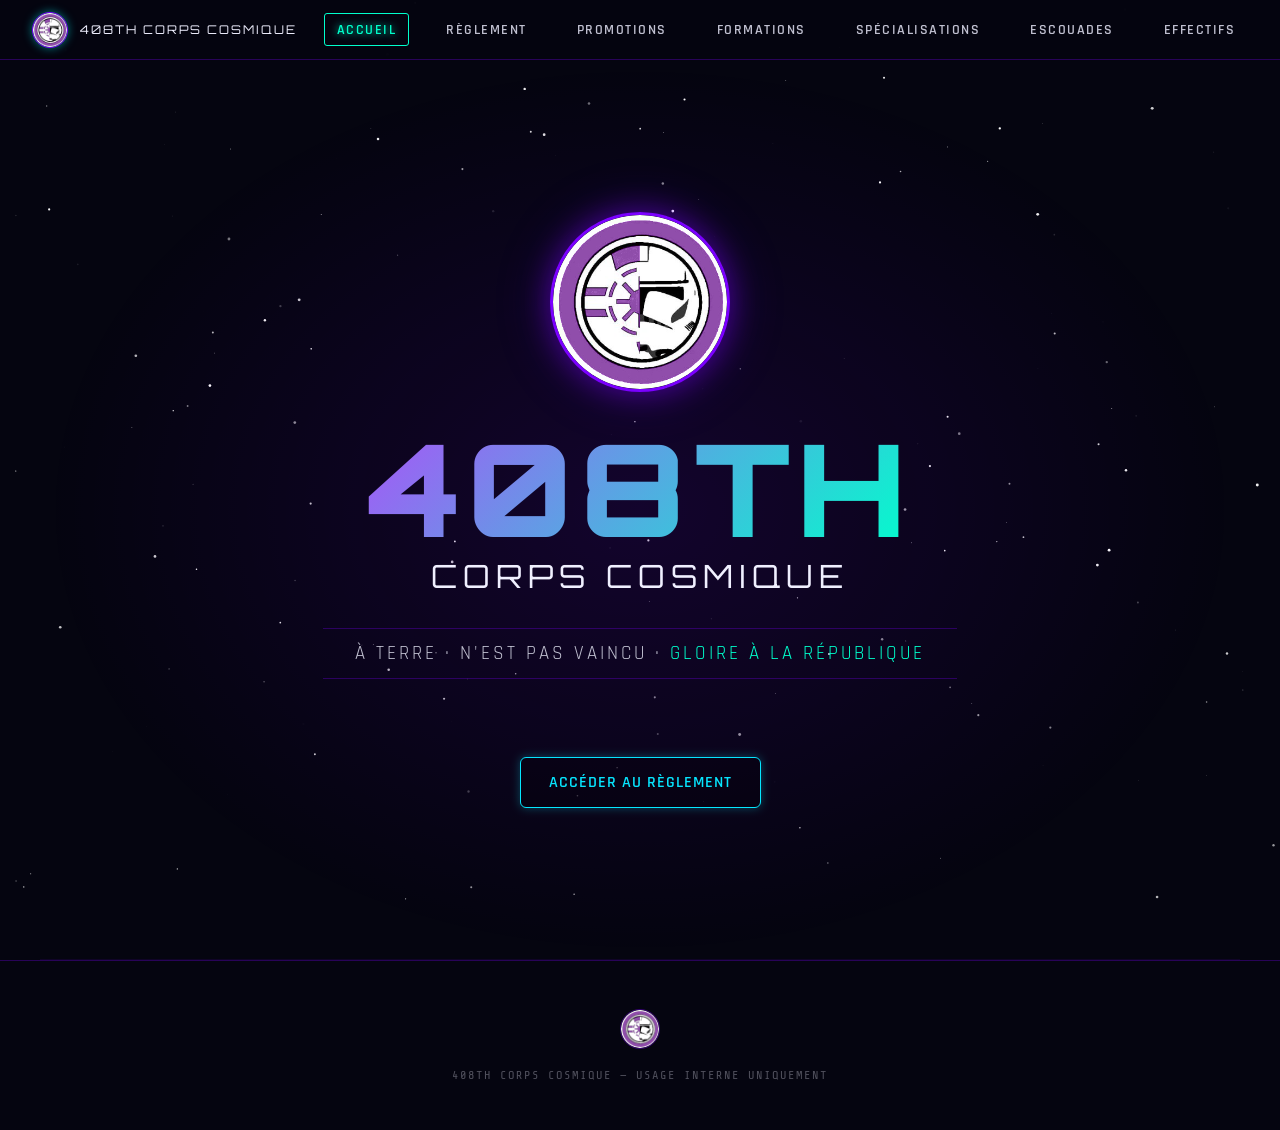
==== index.html @ 875f93eb "Update index.html" ====
<!DOCTYPE html>
<html lang="fr">
<head>
  <meta charset="UTF-8">
  <meta name="viewport" content="width=device-width, initial-scale=1.0">
  <title>408th Corps Cosmique - Accueil</title>

  <!-- =========================================
       BALISES POUR DISCORD ET RÉSEAUX SOCIAUX
       ========================================= -->
  <meta property="og:title" content="408th Corps Cosmique">
  <meta property="og:description" content="À terre n'est pas vaincu, gloire à la République. Accédez aux informations du 408ème Corps Cosmique.">
  <meta property="og:type" content="website">
  <meta property="og:url" content="https://408thcorpscosmique.github.io/site408/">
  <meta property="og:image" content="https://408thcorpscosmique.github.io/site408/Logo_408th.png">
  <meta name="theme-color" content="#7B00FF"> <!-- Barre de couleur violette sur Discord -->

  <!-- Favicon (Icône de l'onglet) -->
  <link rel="icon" type="image/png" href="Logo_408th.png">
  
  <!-- Liaison avec le fichier CSS -->
  <link rel="stylesheet" href="style.css">
</head>
<body>

  <!-- Arrière-plan animé (Étoiles) -->
  <canvas id="stars-canvas"></canvas>

  <!-- Barre de navigation -->
  <nav>
    <div class="nav-logo">
      <img src="Logo_408th.png" alt="Logo 408th" class="logo-img">
      <span class="nav-brand">408TH CORPS COSMIQUE</span>
    </div>
    <a href="index.html" class="active">Accueil</a>
    <a href="discipline.html">Règlement</a>
    <a href="promotions.html">Promotions</a>
    <a href="formations.html">Formations</a>
    <a href="specs.html">Spécialisations</a>
    <a href="escouades.html">Escouades</a>
    <a href="effectif.html">Effectifs</a>
  </nav>

  <!-- Contenu Principal -->
  <div class="content">
    <section id="hero">

      <img src="Logo_408th.png" alt="408th Logo" class="hero-logo">

      <h1 class="hero-number">408TH</h1>

      <h2 class="hero-name">Corps Cosmique</h2>

      <div class="hero-slogan">
        À terre &middot; n'est pas vaincu &middot; <em>gloire à la République</em>
      </div>

      <a href="discipline.html" class="enter-btn">Accéder au Règlement</a>

    </section>
  </div>

  <!-- Pied de page -->
  <footer>
    <img src="Logo_408th.png" alt="Logo 408th Petit" class="logo-small">
    <p>408TH CORPS COSMIQUE &mdash; USAGE INTERNE UNIQUEMENT</p>
  </footer>

  <!-- Lien vers le script JavaScript -->
  <script src="script.js"></script>

</body>
</html>
---- style.css ----
@import url('https://fonts.googleapis.com/css2?family=Orbitron:wght@400;700;900&family=Rajdhani:wght@300;400;600;700&family=Share+Tech+Mono&display=swap');

*{margin:0;padding:0;box-sizing:border-box;}

:root{
  --purple:#7B00FF; --purple-light:#A855F7; --purple-dark:#4B0082;
  --orange:#FF6B00; --teal:#00FFCC; --dark:#050510;
  --dark2:#0A0A1A; --dark3:#0D0D20; --glass:rgba(123,0,255,0.08);
  --border:rgba(123,0,255,0.3); --text:#C0C0D0; --white:#F0F0FF;
}

html{scroll-behavior:smooth;}
body{background:var(--dark);color:var(--text);font-family:'Rajdhani',sans-serif;overflow-x:hidden;}

/* STARS CANVAS */
#stars-canvas{position:fixed;top:0;left:0;width:100%;height:100%;z-index:0;pointer-events:none;}

/* NAV */
nav{
  position:fixed;top:0;left:0;width:100%;z-index:1000;
  background:rgba(5,5,16,0.9); border-bottom:1px solid var(--border);
  backdrop-filter:blur(10px); padding:0 2rem;
  display:flex;align-items:center;gap:1.5rem; height:60px;
}
nav .nav-logo{display:flex;align-items:center;gap:0.75rem;margin-right:auto;}
nav .nav-logo img{width:36px;height:36px;border-radius:50%;border:1px solid var(--purple);}
nav .nav-brand{font-family:'Orbitron',monospace;font-size:0.75rem;color:var(--white);letter-spacing:2px;}
nav a{
  font-family:'Rajdhani',sans-serif;font-size:0.85rem;font-weight:600;letter-spacing:1.5px;
  color:var(--text);text-decoration:none;text-transform:uppercase;
  padding:0.4rem 0.75rem;border:1px solid transparent;border-radius:3px;
  transition:all 0.2s;white-space:nowrap;
}
nav a:hover, nav a.active {color:var(--teal);border-color:var(--teal);text-shadow:0 0 8px var(--teal);}

/* SECTIONS WRAPPER */
.content{position:relative;z-index:10;padding-top:60px;}

/* HERO */
#hero{
  min-height:100vh;display:flex;flex-direction:column;align-items:center;justify-content:center;
  text-align:center;padding:2rem;position:relative;
}
#hero::before{
  content:'';position:absolute;inset:0;
  background:radial-gradient(ellipse at center,rgba(123,0,255,0.12) 0%,transparent 70%);
  pointer-events:none;
}
.hero-logo{
  width:180px;height:180px;border-radius:50%; border:3px solid var(--purple);
  box-shadow:0 0 30px rgba(123,0,255,0.5),0 0 60px rgba(123,0,255,0.2),inset 0 0 30px rgba(123,0,255,0.1);
  animation:pulse-glow 3s ease-in-out infinite,fade-in 1.5s ease both; margin-bottom:2rem;
}
.hero-number{
  font-family:'Orbitron',monospace;font-size:clamp(4rem,10vw,8rem);font-weight:900;
  color:transparent; background:linear-gradient(135deg,var(--purple-light),var(--teal));
  -webkit-background-clip:text;background-clip:text; letter-spacing:0.05em;
  animation:fade-in 1.8s ease 0.3s both; line-height:1;margin-bottom:0.25rem;
}
.hero-name{
  font-family:'Orbitron',monospace;font-size:clamp(1rem,3vw,2rem);font-weight:400;
  color:var(--white);letter-spacing:6px;text-transform:uppercase;
  animation:fade-in 1.8s ease 0.6s both;margin-bottom:2rem;
}
.hero-slogan{
  font-size:1.2rem;color:var(--text);letter-spacing:3px;text-transform:uppercase;
  border-top:1px solid var(--border);border-bottom:1px solid var(--border);
  padding:0.75rem 2rem;margin-bottom:3rem; animation:fade-in 1.8s ease 0.9s both;
}
.hero-slogan em{color:var(--teal);font-style:normal;}

/* PAGE SECTIONS */
section{
  padding:5rem 2rem;max-width:1200px;margin:0 auto;
  border-bottom:1px solid rgba(123,0,255,0.1);
}
.section-header{display:flex;align-items:center;gap:1.5rem;margin-bottom:3rem;}
.section-number{
  font-family:'Orbitron',monospace;font-size:0.7rem;color:var(--purple-light);
  border:1px solid var(--purple);padding:0.3rem 0.6rem;letter-spacing:2px; flex-shrink:0;
}
.section-title{
  font-family:'Orbitron',monospace;font-size:clamp(1.2rem,3vw,1.8rem);
  font-weight:700;color:var(--white);letter-spacing:2px;text-transform:uppercase;
}
.section-line{flex:1;height:1px;background:linear-gradient(to right,var(--purple),transparent);}

/* HOLO CARD & DISCIPLINE & BLAME & TABLES & FORMATIONS & SPECS */
.holo-card{ background:var(--glass);border:1px solid var(--border); padding:1.5rem;margin-bottom:1rem; clip-path:polygon(0 0,calc(100% - 12px) 0,100% 12px,100% 100%,12px 100%,0 calc(100% - 12px)); position:relative;transition:all 0.3s; }
.holo-card:hover{background:rgba(123,0,255,0.14);border-color:rgba(123,0,255,0.5);}
.holo-card::before{ content:'';position:absolute;top:0;right:0; width:12px;height:12px;background:var(--purple); clip-path:polygon(0 0,100% 100%,100% 0); }
.rule-list{list-style:none;}
.rule-item{ display:flex;gap:1rem;padding:1rem 0; border-bottom:1px solid rgba(123,0,255,0.1); font-size:1rem;line-height:1.6; }
.rule-num{ font-family:'Orbitron',monospace;font-size:0.7rem; color:var(--purple-light);border:1px solid var(--purple); width:32px;height:32px;display:flex;align-items:center;justify-content:center; flex-shrink:0;margin-top:0.1rem; }
.blame-grid{display:grid;grid-template-columns:repeat(auto-fit,minmax(260px,1fr));gap:1rem;margin-bottom:2rem;}
.blame-card{ background:var(--glass);border:1px solid var(--border);padding:1.5rem; position:relative;overflow:hidden; }
.blame-card::after{ content:'';position:absolute;top:0;left:0;width:3px;height:100%; background:var(--purple); }
.blame-level{font-family:'Orbitron',monospace;font-size:0.65rem;color:var(--purple-light);letter-spacing:2px;margin-bottom:0.5rem;}
.blame-title{font-size:1.1rem;font-weight:700;color:var(--white);margin-bottom:0.5rem;}
.blame-desc{font-size:0.9rem;color:var(--text);}
.blame-info{ background:rgba(255,107,0,0.08);border:1px solid rgba(255,107,0,0.3); padding:1rem 1.5rem;margin-top:1rem; }
.blame-info p{font-size:0.9rem;padding:0.3rem 0;border-bottom:1px solid rgba(255,107,0,0.1);}
.blame-info p:last-child{border-bottom:none;}
.blame-info .accent{color:var(--orange);}
.table-wrap{overflow-x:auto;margin-top:1rem;}
.promo-table{width:100%;border-collapse:collapse;font-size:0.95rem;}
.promo-table th{ background:rgba(123,0,255,0.2);color:var(--white); font-family:'Orbitron',monospace;font-size:0.7rem;letter-spacing:1.5px; padding:0.75rem 1rem;text-align:left;text-transform:uppercase; border-bottom:1px solid var(--purple); }
.promo-table td{ padding:0.75rem 1rem;border-bottom:1px solid rgba(123,0,255,0.1); color:var(--text);vertical-align:middle; }
.promo-table tr:hover td{background:rgba(123,0,255,0.06);color:var(--white);}
.grade-badge{ font-family:'Share Tech Mono',monospace;font-size:0.85rem; color:var(--teal);letter-spacing:1px; }
.arrow{color:var(--purple-light);margin:0 0.3rem;}
.formations-grid{display:grid;grid-template-columns:repeat(auto-fit,minmax(280px,1fr));gap:1.5rem;}
.formation-group{background:var(--glass);border:1px solid var(--border);padding:1.5rem;}
.group-label{ font-family:'Orbitron',monospace;font-size:0.65rem;letter-spacing:2px; color:var(--orange);margin-bottom:1rem;padding-bottom:0.5rem; border-bottom:1px solid rgba(255,107,0,0.3); text-transform:uppercase; }
.formation-tag{ display:inline-block;background:rgba(123,0,255,0.15);border:1px solid rgba(123,0,255,0.3); font-size:0.85rem;color:var(--text);padding:0.3rem 0.7rem;margin:0.25rem; font-family:'Share Tech Mono',monospace;transition:all 0.2s;cursor:default; }
.formation-tag:hover{background:rgba(123,0,255,0.3);color:var(--white);border-color:var(--purple);}
.spec-card{ display:grid;grid-template-columns:1fr 1fr;gap:2rem; background:var(--glass);border:1px solid var(--border); padding:2rem;margin-bottom:1.5rem; position:relative; }
.spec-card::before{content:'CLASSIFIED';position:absolute;top:1rem;right:1rem; font-family:'Share Tech Mono',monospace;font-size:0.6rem;color:rgba(255,0,0,0.3);letter-spacing:3px;}
.spec-name{font-family:'Orbitron',monospace;font-size:1.1rem;color:var(--white);margin-bottom:0.5rem;}
.spec-subtitle{font-size:0.85rem;color:var(--purple-light);margin-bottom:1rem;letter-spacing:1px;}
.spec-req-label{font-size:0.75rem;color:var(--orange);letter-spacing:2px;text-transform:uppercase;margin-bottom:0.5rem;}
.spec-req-item{ font-size:0.9rem;padding:0.3rem 0;border-bottom:1px solid rgba(123,0,255,0.1); display:flex;align-items:center;gap:0.5rem; }
.spec-req-item::before{content:'▸';color:var(--purple-light);font-size:0.7rem;}
.ammo-grid{display:flex;flex-wrap:wrap;gap:0.3rem;}
.ammo-tag{ font-family:'Share Tech Mono',monospace;font-size:0.75rem; background:rgba(0,255,204,0.08);border:1px solid rgba(0,255,204,0.2); color:var(--teal);padding:0.25rem 0.5rem; }

/* EFFECTIF BTN */
.effectif-section{text-align:center;padding:2rem 0;}
.effectif-desc{font-size:1rem;color:var(--text);margin-bottom:2rem;line-height:1.6;}
.big-btn{
  display:inline-flex;align-items:center;gap:1rem;
  font-family:'Orbitron',monospace;font-size:0.85rem;letter-spacing:2px;
  color:var(--white);text-decoration:none;text-transform:uppercase;
  border:1px solid var(--teal);padding:1.2rem 3rem; background:rgba(0,255,204,0.05);
  transition:all 0.3s; clip-path:polygon(10px 0%,100% 0%,calc(100% - 10px) 100%,0% 100%);
}
.big-btn:hover{background:rgba(0,255,204,0.15);box-shadow:0 0 25px rgba(0,255,204,0.3);}

/* FOOTER */
footer{ text-align:center;padding:3rem 2rem; border-top:1px solid var(--border); font-family:'Share Tech Mono',monospace;font-size:0.75rem; color:rgba(192,192,208,0.4);letter-spacing:2px; }
footer .logo-small{width:40px;height:40px;border-radius:50%;border:1px solid rgba(123,0,255,0.4);margin:0 auto 1rem;}

/* ANIMATIONS & REVEAL */
@keyframes pulse-glow{ 0%,100%{box-shadow:0 0 30px rgba(123,0,255,0.5),0 0 60px rgba(123,0,255,0.2);} 50%{box-shadow:0 0 50px rgba(123,0,255,0.8),0 0 100px rgba(123,0,255,0.4),0 0 150px rgba(123,0,255,0.1);} }
@keyframes fade-in{from{opacity:0;transform:translateY(20px);}to{opacity:1;transform:none;}}
@keyframes bounce{0%,100%{transform:translateX(-50%) translateY(0);}50%{transform:translateX(-50%) translateY(-8px);}}
.reveal{opacity:0;transform:translateY(30px);transition:opacity 0.7s ease,transform 0.7s ease;}
.reveal.visible{opacity:1;transform:none;}

/* RESPONSIVE */
@media(max-width:768px){
  nav { overflow-x: auto; padding: 0 1rem; }
  .spec-card{grid-template-columns:1fr;}
  .hero-name{letter-spacing:3px;}
}

.enter-btn {
  display: inline-block;
  margin-top: 30px;
  padding: 14px 28px;

  font-size: 16px;
  font-weight: 600;
  letter-spacing: 1px;
  text-transform: uppercase;

  color: #00f0ff;
  background: rgba(0, 0, 0, 0.4);

  border: 1px solid #00f0ff;
  border-radius: 6px;

  text-decoration: none;

  box-shadow: 0 0 10px rgba(0, 240, 255, 0.3);
  transition: all 0.25s ease-in-out;
}

.enter-btn:hover {
  background: #00f0ff;
  color: #000;

  box-shadow: 0 0 18px rgba(0, 240, 255, 0.8),
              0 0 40px rgba(0, 240, 255, 0.4);

  transform: translateY(-2px);
}

.enter-btn:active {
  transform: translateY(0px);
  box-shadow: 0 0 8px rgba(0, 240, 255, 0.4);
}

/* =========================================
   SYSTÈME DE BLÂMES - TABLEAU MILITAIRE
   ========================================= */

.blame-table {
  width: 100%;
  border-collapse: collapse;
  margin: 1.5rem 0;
  font-family: inherit;
  background: rgba(10, 20, 40, 0.4); /* Fond sombre bleuté */
  border-radius: 8px;
  overflow: hidden;
  box-shadow: 0 0 15px rgba(0, 255, 255, 0.05);
}

.blame-table thead {
  background: rgba(0, 255, 255, 0.15); /* En-tête cyan holographique */
  border-bottom: 2px solid #00ffff;
}

.blame-table th {
  color: #00ffff;
  text-transform: uppercase;
  letter-spacing: 2px;
  font-size: 0.85rem;
  font-weight: 700;
  padding: 1.2rem 1rem;
  text-align: left;
}

.blame-table td {
  padding: 1rem;
  color: #d1d5db;
  border-bottom: 1px solid rgba(255, 255, 255, 0.1);
  font-size: 0.95rem;
  transition: all 0.3s ease;
}

.blame-table tbody tr {
  transition: background-color 0.2s ease;
}

/* Effet de survol (Hover) style scanner */
.blame-table tbody tr:hover {
  background: rgba(0, 255, 255, 0.05);
}

/* Mise en évidence de la colonne "Sanction" */
.blame-table td strong {
  color: #ffffff;
  font-weight: 600;
  letter-spacing: 1px;
}

/* Style de la note de bas de tableau */
p.note {
  font-size: 0.85rem;
  color: #9ca3af;
  background: rgba(255, 50, 50, 0.05);
  padding: 1rem;
  border-left: 4px solid #ff3333; /* Ligne rouge pour le côté "attention" */
  border-radius: 0 4px 4px 0;
  margin-top: 1rem;
  line-height: 1.5;
}

.note em {
  font-style: normal;
}

/* =========================================
   LOGO ET BARRE DE NAVIGATION
   ========================================= */
.nav-logo {
  display: flex;
  align-items: center;
  gap: 15px; 
}

.logo-img {
  width: 45px; /* Ajuste cette valeur pour modifier la taille du logo */
  height: auto;
  object-fit: contain;
  filter: drop-shadow(0 0 5px rgba(0, 255, 255, 0.5)); 
}

/* =========================================
   SYSTÈME DE BLÂMES - TABLEAU MILITAIRE
   ========================================= */
.blame-table {
  width: 100%;
  border-collapse: collapse;
  margin: 1.5rem 0;
  font-family: inherit;
  background: rgba(10, 20, 40, 0.4);
  border-radius: 8px;
  overflow: hidden;
  box-shadow: 0 0 15px rgba(0, 255, 255, 0.05);
}

.blame-table thead {
  background: rgba(0, 255, 255, 0.15);
  border-bottom: 2px solid #00ffff;
}

.blame-table th {
  color: #00ffff;
  text-transform: uppercase;
  letter-spacing: 2px;
  font-size: 0.85rem;
  font-weight: 700;
  padding: 1.2rem 1rem;
  text-align: left;
}

.blame-table td {
  padding: 1rem;
  color: #d1d5db;
  border-bottom: 1px solid rgba(255, 255, 255, 0.1);
  font-size: 0.95rem;
  transition: all 0.3s ease;
}

.blame-table tbody tr {
  transition: background-color 0.2s ease;
}

.blame-table tbody tr:hover {
  background: rgba(0, 255, 255, 0.05);
}

.blame-table td strong {
  color: #ffffff;
  font-weight: 600;
  letter-spacing: 1px;
}

p.note {
  font-size: 0.85rem;
  color: #9ca3af;
  background: rgba(255, 50, 50, 0.05);
  padding: 1rem;
  border-left: 4px solid #ff3333;
  border-radius: 0 4px 4px 0;
  margin-top: 1rem;
  line-height: 1.5;
}

.note em {
  font-style: normal;
}

/* =========================================
   CARTES D'ESCOUADES
   ========================================= */
.escouades-grid {
  display: grid;
  grid-template-columns: repeat(auto-fit, minmax(280px, 1fr));
  gap: 2rem;
  margin-top: 2rem;
}

.escouade-card {
  background: rgba(10, 20, 40, 0.6);
  border: 1px solid rgba(0, 255, 255, 0.2);
  border-radius: 8px;
  overflow: hidden;
  cursor: pointer;
  transition: all 0.3s ease;
  box-shadow: 0 4px 15px rgba(0, 0, 0, 0.5);
}

.escouade-card:hover {
  transform: translateY(-5px) scale(1.02);
  border-color: #00ffff;
  box-shadow: 0 0 20px rgba(0, 255, 255, 0.2);
}

.card-img-container {
  height: 160px;
  background: #050a15;
  border-bottom: 1px solid rgba(255, 255, 255, 0.1);
  overflow: hidden;
}

/* Placeholder si tu n'as pas encore d'images */
.img-placeholder {
  width: 100%;
  height: 100%;
  display: flex;
  align-items: center;
  justify-content: center;
  font-family: 'Audiowide', sans-serif;
  font-size: 2rem;
  background: rgba(0, 255, 255, 0.1);
  color: #00ffff;
  letter-spacing: 3px;
}

.card-info {
  padding: 1.5rem;
  text-align: center;
}

.card-info h3 {
  margin: 0 0 0.5rem 0;
  color: #00ffff;
  font-size: 1.3rem;
  text-transform: uppercase;
}

.card-info p {
  margin: 0;
  color: #9ca3af;
  font-size: 0.9rem;
  text-transform: uppercase;
  letter-spacing: 1px;
}

/* =========================================
   MODALE (Fenêtre Pop-up)
   ========================================= */
.modal-overlay {
  display: none; /* Cachée par défaut */
  position: fixed;
  top: 0;
  left: 0;
  width: 100%;
  height: 100%;
  background: rgba(0, 0, 0, 0.8);
  backdrop-filter: blur(5px);
  z-index: 1000;
  align-items: center;
  justify-content: center;
  opacity: 0;
  transition: opacity 0.3s ease;
}

/* Classe ajoutée par JS pour afficher la modale */
.modal-overlay.active {
  display: flex;
  opacity: 1;
}

.modal-content {
  position: relative;
  width: 90%;
  max-width: 600px;
  transform: translateY(-20px);
  transition: transform 0.3s ease;
}

.modal-overlay.active .modal-content {
  transform: translateY(0);
}

.close-modal {
  position: absolute;
  top: 15px;
  right: 20px;
  color: #fff;
  font-size: 28px;
  font-weight: bold;
  cursor: pointer;
  transition: color 0.3s ease;
}

.close-modal:hover {
  color: #ff3333;
}
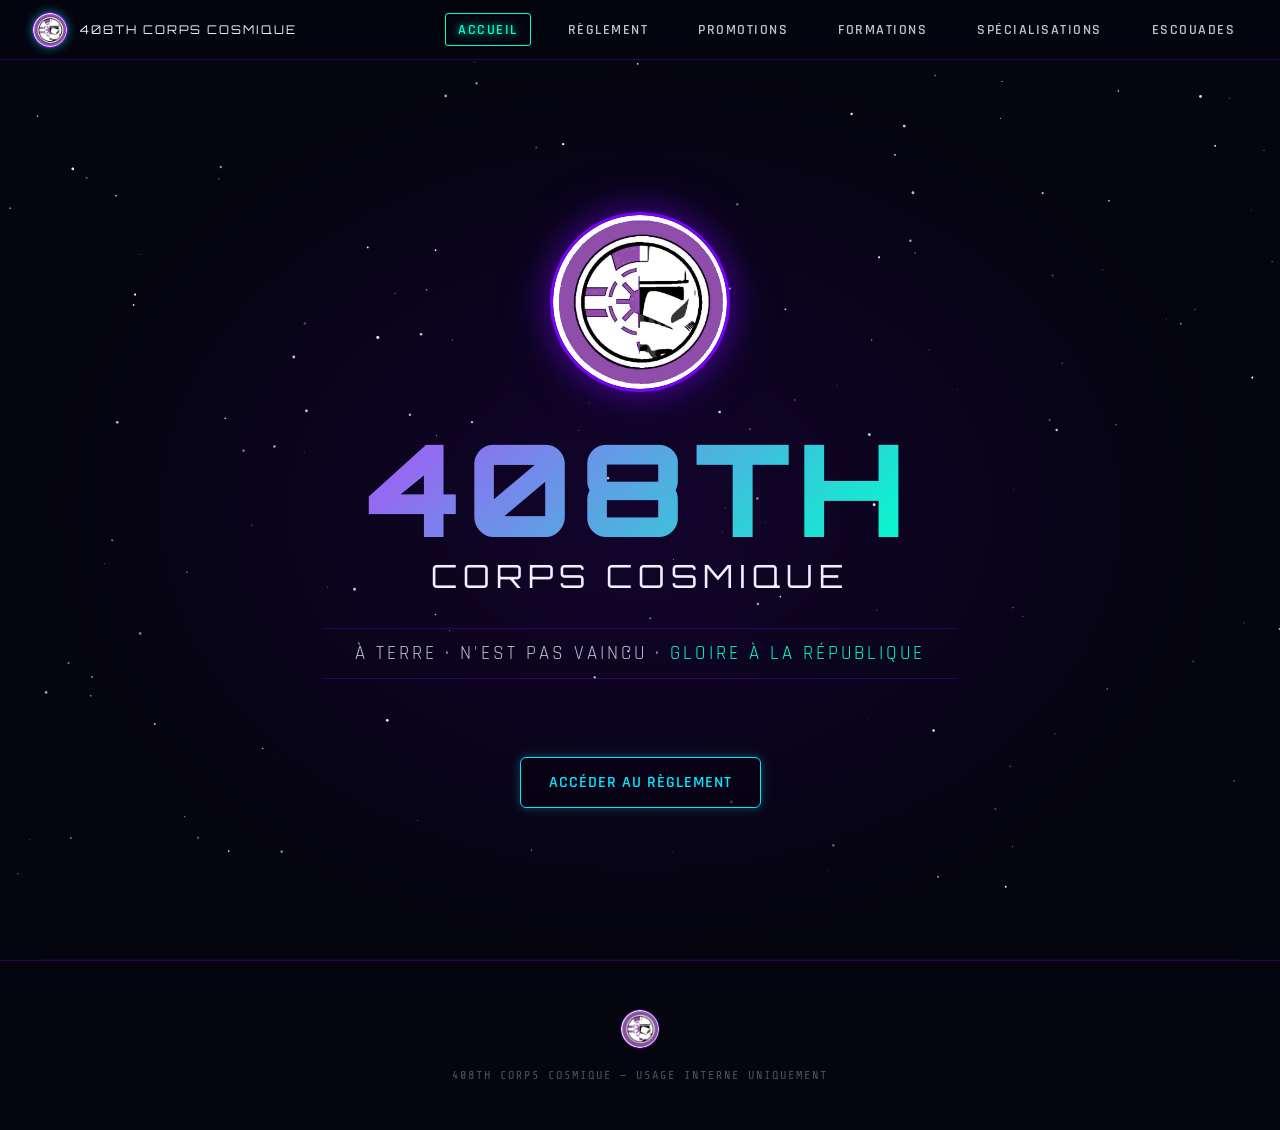
==== commit fc2237db: "Update index.html" ====
--- a/index.html
+++ b/index.html
@@ -38,7 +38,6 @@
     <a href="formations.html">Formations</a>
     <a href="specs.html">Spécialisations</a>
     <a href="escouades.html">Escouades</a>
-    <a href="effectif.html">Effectifs</a>
   </nav>
 
   <!-- Contenu Principal -->
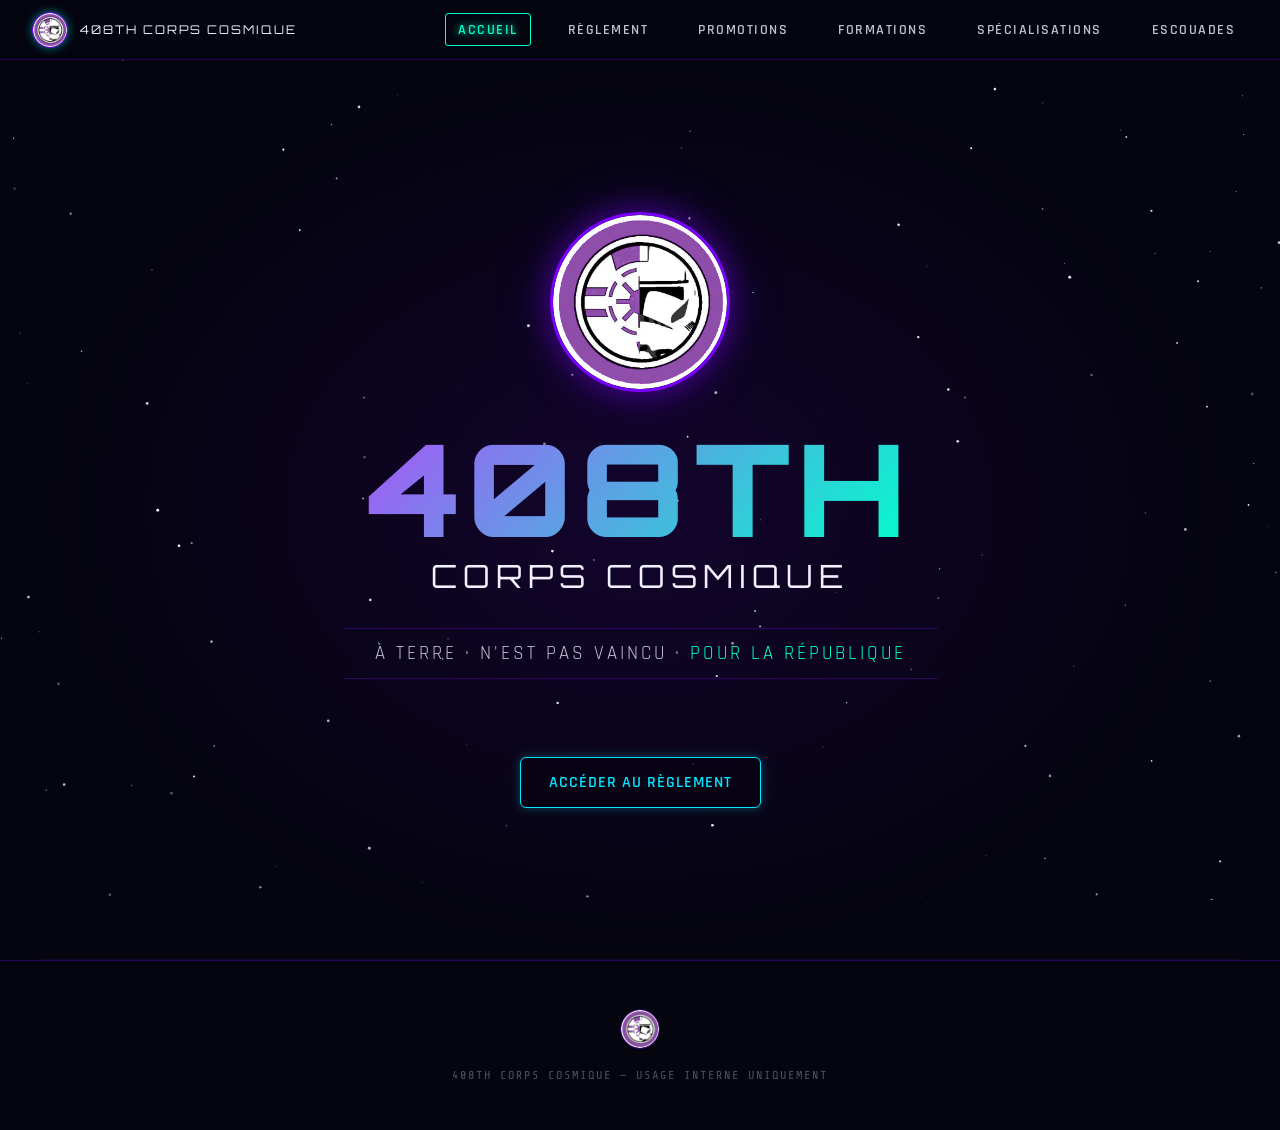
==== commit dc86329c: "Update index.html" ====
--- a/index.html
+++ b/index.html
@@ -51,7 +51,7 @@
       <h2 class="hero-name">Corps Cosmique</h2>
 
       <div class="hero-slogan">
-        À terre &middot; n'est pas vaincu &middot; <em>gloire à la République</em>
+        À terre &middot; n'est pas vaincu &middot; <em>Pour la République</em>
       </div>
 
       <a href="discipline.html" class="enter-btn">Accéder au Règlement</a>
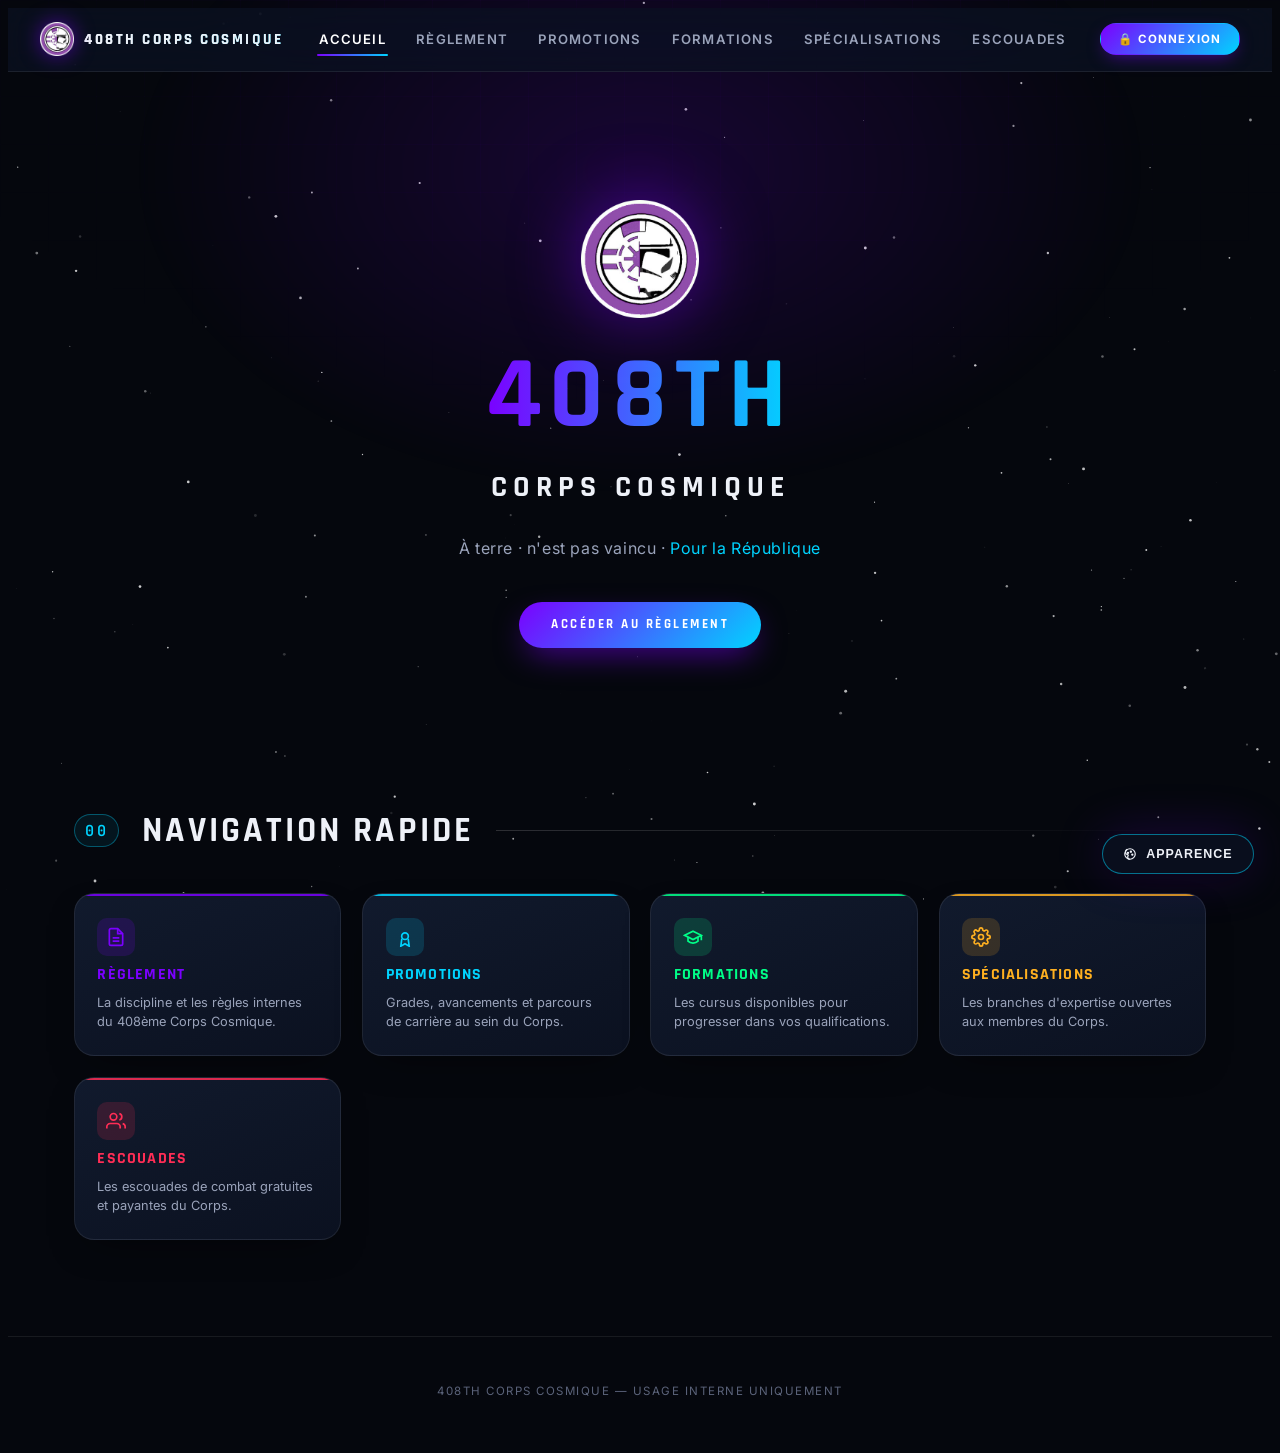
==== commit 934f70e1: "Update index.html" ====
--- a/index.html
+++ b/index.html
@@ -2,71 +2,1003 @@
 <html lang="fr">
 <head>
   <meta charset="UTF-8">
-  <meta name="viewport" content="width=device-width, initial-scale=1.0">
+  <meta name="viewport" content="width=device-width, initial-scale=1">
   <title>408th Corps Cosmique - Accueil</title>
-
-  <!-- =========================================
-       BALISES POUR DISCORD ET RÉSEAUX SOCIAUX
-       ========================================= -->
+  <link rel="icon" type="image/png" href="Logo_408th.png">
   <meta property="og:title" content="408th Corps Cosmique">
   <meta property="og:description" content="À terre n'est pas vaincu, gloire à la République. Accédez aux informations du 408ème Corps Cosmique.">
   <meta property="og:type" content="website">
   <meta property="og:url" content="https://408thcorpscosmique.github.io/site408/">
   <meta property="og:image" content="https://408thcorpscosmique.github.io/site408/Logo_408th.png">
-  <meta name="theme-color" content="#7B00FF"> <!-- Barre de couleur violette sur Discord -->
-
-  <!-- Favicon (Icône de l'onglet) -->
-  <link rel="icon" type="image/png" href="Logo_408th.png">
-  
-  <!-- Liaison avec le fichier CSS -->
-  <link rel="stylesheet" href="style.css">
+  <meta name="theme-color" content="#7B00FF">
+
+  <link rel="preconnect" href="https://fonts.googleapis.com">
+  <link rel="preconnect" href="https://fonts.gstatic.com" crossorigin>
+  <link href="https://fonts.googleapis.com/css2?family=Rajdhani:wght@500;600;700&family=Orbitron:wght@600;700;800&family=Space+Grotesk:wght@500;600;700&family=Inter:wght@400;500;600;700&family=JetBrains+Mono:wght@400;500;600&display=swap" rel="stylesheet">
+
+  <script>
+    (function () {
+      try {
+        var raw = localStorage.getItem('corps408_ui_prefs_v1');
+        var p = raw ? JSON.parse(raw) : {};
+        var theme = p.theme || 'dark';
+        if (theme === 'auto') {
+          theme = window.matchMedia('(prefers-color-scheme: light)').matches ? 'light' : 'dark';
+        }
+        document.documentElement.setAttribute('data-theme', theme);
+        if (p.primary) document.documentElement.style.setProperty('--c-primary', p.primary);
+        if (p.secondary) document.documentElement.style.setProperty('--c-secondary', p.secondary);
+      } catch (e) {}
+    })();
+  </script>
+
+  <style>
+    :root{
+      --c-primary:#7B00FF; --c-primary-rgb:123,0,255;
+      --c-secondary:#00d4ff; --c-secondary-rgb:0,212,255;
+      --c-success:#00ff88; --c-danger:#ff4d5e; --c-warning:#ffb020;
+      --bg-void:#05070d; --bg-surface:#0b1120; --bg-elevated:#111a2d; --bg-elevated-2:#16203a;
+      --text-primary:#eef1f8; --text-secondary:#9aa3ba; --text-muted:#5b637a;
+      --border-subtle: rgba(255,255,255,0.08); --border-strong: rgba(255,255,255,0.16);
+      --font-display:'Rajdhani', sans-serif; --font-body:'Inter', sans-serif; --font-mono:'JetBrains Mono', monospace;
+      --font-size-base:16px; --radius-sm:6px; --radius-md:12px; --radius-lg:20px;
+      --transition-speed:0.25s; --transition-fast:0.15s; --dash-sidebar-width:230px; --header-density:1;
+      --shadow-glow:0 0 50px rgba(var(--c-primary-rgb),0.22); --shadow-card:0 14px 38px -18px rgba(0,0,0,0.65);
+    }
+    [data-theme="light"]{
+      --bg-void:#eef0f7; --bg-surface:#ffffff; --bg-elevated:#ffffff; --bg-elevated-2:#f5f2fc;
+      --text-primary:#161a26; --text-secondary:#4d5673; --text-muted:#838ca6;
+      --border-subtle: rgba(20,20,50,0.09); --border-strong: rgba(20,20,50,0.18);
+      --shadow-glow:0 0 50px rgba(var(--c-primary-rgb),0.10); --shadow-card:0 14px 38px -20px rgba(30,30,60,0.25);
+    }
+    [data-animations="off"] *{ transition-duration:0s !important; animation-duration:0.001s !important; }
+    @media (prefers-reduced-motion: reduce){ *{ animation-duration:0.001s !important; transition-duration:0.001s !important; } }
+    *{ box-sizing:border-box; }
+    html{ font-size:var(--font-size-base); scroll-behavior:smooth; }
+    body{ background:var(--bg-void); color:var(--text-primary); font-family:var(--font-body); transition:background var(--transition-speed) ease, color var(--transition-speed) ease; }
+    ::selection{ background:rgba(var(--c-primary-rgb),0.35); color:#fff; }
+    ::-webkit-scrollbar{ width:10px; height:10px; }
+    ::-webkit-scrollbar-track{ background:transparent; }
+    ::-webkit-scrollbar-thumb{ background:var(--border-strong); border-radius:10px; }
+    ::-webkit-scrollbar-thumb:hover{ background:var(--c-primary); }
+    :focus-visible{ outline:2px solid var(--c-secondary); outline-offset:2px; border-radius:4px; }
+    #stars-canvas{ position:fixed; inset:0; z-index:0; opacity:.8; pointer-events:none; }
+    body::before{ content:''; position:fixed; inset:0; z-index:0; pointer-events:none; background-image: linear-gradient(rgba(var(--c-primary-rgb),0.05) 1px, transparent 1px), linear-gradient(90deg, rgba(var(--c-primary-rgb),0.05) 1px, transparent 1px); background-size:48px 48px; mask-image: radial-gradient(ellipse 80% 60% at 50% 0%, #000 30%, transparent 80%); opacity:.5; }
+    body::after{ content:''; position:fixed; top:-20%; left:50%; transform:translateX(-50%); width:1100px; height:700px; z-index:0; pointer-events:none; background:radial-gradient(ellipse at center, rgba(var(--c-primary-rgb),0.16), transparent 65%); filter:blur(10px); }
+    nav{ position:sticky; top:0; z-index:200; display:flex; align-items:center; gap:1.6rem; padding:calc(0.9rem * var(--header-density)) 2rem; background:color-mix(in srgb, var(--bg-surface) 78%, transparent); backdrop-filter:blur(16px) saturate(140%); border-bottom:1px solid var(--border-subtle); }
+    .nav-logo{ display:flex; align-items:center; gap:.65rem; margin-right:.5rem; }
+    .logo-img{ width:34px; height:34px; object-fit:contain; filter:drop-shadow(0 0 10px rgba(var(--c-primary-rgb),.55)); }
+    .nav-brand{ font-family:var(--font-display); font-weight:700; letter-spacing:2.5px; font-size:.92rem; color:var(--text-primary); text-transform:uppercase; background:linear-gradient(90deg, var(--text-primary), var(--c-secondary)); -webkit-background-clip:text; background-clip:text; }
+    nav a{ position:relative; color:var(--text-secondary); text-decoration:none; font-size:.82rem; font-weight:600; letter-spacing:1.2px; text-transform:uppercase; padding:.4rem .15rem; transition:color var(--transition-fast); }
+    nav a::after{ content:''; position:absolute; left:0; right:100%; bottom:-2px; height:2px; background:linear-gradient(90deg, var(--c-primary), var(--c-secondary)); transition:right var(--transition-speed) ease; border-radius:2px; }
+    nav a:hover{ color:var(--text-primary); }
+    nav a:hover::after, nav a.active::after{ right:0; }
+    nav a.active{ color:#fff; }
+    .nav-auth{ margin-left:auto; display:flex; align-items:center; gap:.6rem; }
+    .auth-user-wrap{ display:none; align-items:center; gap:.55rem; padding:.3rem .7rem .3rem .3rem; border-radius:99px; background:var(--bg-elevated); border:1px solid var(--border-subtle); }
+    .auth-user-wrap.visible{ display:flex; }
+    .auth-avatar{ width:28px; height:28px; border-radius:50%; border:2px solid var(--c-primary); object-fit:cover; }
+    .auth-avatar-fallback{ width:28px; height:28px; border-radius:50%; border:2px solid var(--c-primary); background:rgba(var(--c-primary-rgb),.2); color:var(--c-secondary); font-size:.62rem; font-weight:700; display:flex; align-items:center; justify-content:center; text-transform:uppercase; }
+    .auth-username{ font-size:.74rem; color:var(--text-secondary); max-width:120px; overflow:hidden; text-overflow:ellipsis; white-space:nowrap; }
+    .auth-btn{ padding:.5rem 1.1rem; border-radius:99px; font-size:.72rem; font-weight:700; letter-spacing:1.2px; text-transform:uppercase; cursor:pointer; border:1px solid; transition:all var(--transition-fast); font-family:inherit; }
+    .auth-btn-login{ background:linear-gradient(135deg, var(--c-primary), var(--c-secondary)); border-color:transparent; color:#fff; box-shadow:0 6px 18px -6px rgba(var(--c-primary-rgb),.6); }
+    .auth-btn-login:hover{ filter:brightness(1.12); transform:translateY(-1px); }
+    .auth-btn-logout{ background:transparent; border-color:var(--border-strong); color:var(--text-secondary); }
+    .auth-btn-logout:hover{ border-color:var(--c-danger); color:var(--c-danger); }
+    .content{ position:relative; z-index:1; max-width:1180px; margin:0 auto; padding:0 1.5rem 6rem; }
+    .section-header{ display:flex; align-items:center; gap:1.4rem; margin:3.5rem 0 2.5rem; position:relative; }
+    .section-number{ font-family:var(--font-mono); font-size:.95rem; font-weight:600; color:var(--c-secondary); letter-spacing:3px; padding:.3rem .6rem; border:1px solid rgba(var(--c-secondary-rgb),.35); border-radius:99px; background:rgba(var(--c-secondary-rgb),.07); }
+    .section-title{ font-family:var(--font-display); font-weight:700; text-transform:uppercase; letter-spacing:3px; font-size:clamp(1.5rem, 3vw, 2.2rem); margin:0; color:var(--text-primary); }
+    .section-line{ flex:1; height:1px; background:linear-gradient(90deg, var(--border-strong), transparent); }
+    .reveal{ opacity:0; transform:translateY(18px); transition:opacity .6s ease, transform .6s ease; }
+    .reveal.visible, .reveal.active, .reveal.in-view{ opacity:1; transform:none; }
+    .surface-card{ background:linear-gradient(155deg, var(--bg-elevated) 0%, var(--bg-surface) 100%); border:1px solid var(--border-subtle); border-radius:var(--radius-lg); box-shadow:var(--shadow-card); transition:border-color var(--transition-speed), transform var(--transition-speed), box-shadow var(--transition-speed); }
+    html[data-card-style="outlined"] .surface-card{ background:transparent; border:1px solid rgba(var(--c-primary-rgb),.45); box-shadow:none; }
+    html[data-card-style="flat"] .surface-card{ background:var(--bg-elevated); border:1px solid transparent; box-shadow:none; }
+    html[data-card-style="neon"] .surface-card{ background:var(--bg-surface); border:1px solid rgba(var(--c-primary-rgb),.6); box-shadow:0 0 0 1px rgba(var(--c-primary-rgb),.15), 0 0 32px rgba(var(--c-primary-rgb),.28); }
+
+    /* ── Catégories & grille d'escouades ── */
+    .category-block{ margin-top:3.6rem; }
+    .category-block:first-of-type{ margin-top:0; }
+    .category-header{ display:flex; align-items:center; gap:1rem; margin-bottom:1.6rem; }
+    .category-dot{ width:10px; height:10px; border-radius:50%; flex-shrink:0; box-shadow:0 0 12px currentColor; }
+    .category-title{ font-family:var(--font-display); font-weight:700; text-transform:uppercase; letter-spacing:3px; font-size:1.15rem; margin:0; color:var(--text-primary); }
+    .category-count{ font-family:var(--font-mono); font-size:.7rem; color:var(--text-muted); border:1px solid var(--border-subtle); border-radius:99px; padding:.2rem .6rem; }
+    .category-line{ flex:1; height:1px; background:linear-gradient(90deg, var(--border-strong), transparent); }
+    .escouades-grid{ display:grid; grid-template-columns:repeat(auto-fill, minmax(255px, 1fr)); gap:1.3rem; }
+    .escouade-card{ position:relative; overflow:hidden; cursor:pointer; display:flex; flex-direction:column; }
+    .escouade-card::before{ content:''; position:absolute; top:0; left:0; right:0; height:2px; background:var(--card-accent, var(--c-primary)); opacity:.85; z-index:2; }
+    .escouade-card:hover{ border-color:color-mix(in srgb, var(--card-accent, var(--c-primary)) 55%, var(--border-subtle)); transform:translateY(-4px); box-shadow:0 20px 40px -18px rgba(0,0,0,.7), 0 0 0 1px color-mix(in srgb, var(--card-accent, var(--c-primary)) 25%, transparent); }
+    .card-img-container{ position:relative; height:150px; overflow:hidden; transition:height var(--transition-speed) ease; }
+    .card-img-placeholder{ width:100%; height:100%; display:flex; align-items:center; justify-content:center; background-size:cover; background-position:center; transition:transform var(--transition-speed) ease, filter var(--transition-speed) ease; }
+    .card-img-placeholder span{ font-family:var(--font-display); font-size:1.3rem; font-weight:700; letter-spacing:4px; opacity:.35; text-transform:uppercase; }
+    /* ── Ratio d'image global (personnalisable via Apparence) ── */
+    html[data-img-ratio="square"] .card-img-container{ height:0; padding-top:100%; }
+    html[data-img-ratio="wide"] .card-img-container{ height:0; padding-top:42%; }
+    html[data-img-ratio="tall"] .card-img-container{ height:0; padding-top:130%; }
+    html[data-img-ratio="portrait"] .card-img-container{ height:0; padding-top:115%; }
+    html[data-img-ratio="classic"] .card-img-container{ height:150px; }
+    html[data-img-ratio="square"] .card-img-placeholder, html[data-img-ratio="wide"] .card-img-placeholder, html[data-img-ratio="tall"] .card-img-placeholder, html[data-img-ratio="portrait"] .card-img-placeholder{ position:absolute; inset:0; }
+    /* ── Ajustement (cover/contain) ── */
+    html[data-img-fit="contain"] .card-img-placeholder{ background-size:contain !important; background-repeat:no-repeat; background-color:var(--bg-elevated-2); }
+    /* ── Arrondi des images ── */
+    html[data-img-radius="sharp"] .card-img-container{ border-radius:0; }
+    html[data-img-radius="soft"] .card-img-container{ border-radius:var(--radius-md); margin:.6rem .6rem 0; width:calc(100% - 1.2rem); }
+    html[data-img-radius="round"] .card-img-container{ border-radius:var(--radius-lg); margin:.6rem .6rem 0; width:calc(100% - 1.2rem); }
+    /* ── Zoom au survol ── */
+    html[data-img-hoverzoom="on"] .escouade-card:hover .card-img-placeholder{ transform:scale(1.08); }
+    /* ── Filtres d'image ── */
+    html[data-img-filter="grayscale"] .card-img-placeholder{ filter:grayscale(1) contrast(1.05); }
+    html[data-img-filter="grayscale"] .escouade-card:hover .card-img-placeholder{ filter:grayscale(0.15) contrast(1.05); }
+    html[data-img-filter="duotone"] .card-img-placeholder{ filter:grayscale(1) sepia(.55) hue-rotate(var(--img-duotone-hue,220deg)) saturate(3.2) brightness(.95); }
+    html[data-img-filter="warm"] .card-img-placeholder{ filter:saturate(1.25) sepia(.12) contrast(1.05); }
+    html[data-img-filter="cool"] .card-img-placeholder{ filter:saturate(1.1) hue-rotate(-8deg) contrast(1.05) brightness(.98); }
+    /* ── Overlay dégradé optionnel pour lisibilité du titre sur l'image ── */
+    html[data-img-overlay="on"] .card-img-container::after{ content:''; position:absolute; inset:0; background:linear-gradient(180deg, transparent 40%, rgba(2,4,10,.75) 100%); pointer-events:none; }
+    .card-info{ padding:1.1rem 1.25rem 1.25rem; display:flex; flex-direction:column; gap:.25rem; flex:1; }
+    .card-info h3{ margin:0; font-family:var(--font-display); font-size:1.05rem; letter-spacing:1.2px; text-transform:uppercase; color:var(--card-accent, var(--text-primary)); }
+    .card-info p{ margin:0; font-size:.82rem; color:var(--text-secondary); line-height:1.5; }
+    .card-admin-bar{ position:absolute; top:.6rem; right:.6rem; z-index:3; display:none; gap:.35rem; }
+    .escouade-card:hover .card-admin-bar.visible{ display:flex; }
+    .card-admin-bar button{ width:28px; height:28px; border-radius:50%; border:1px solid var(--border-strong); background:rgba(5,7,13,.75); color:var(--text-primary); cursor:pointer; display:flex; align-items:center; justify-content:center; font-size:.75rem; backdrop-filter:blur(4px); transition:all .15s; }
+    .card-admin-bar .card-edit-btn:hover{ border-color:var(--c-primary); color:var(--c-secondary); }
+    .card-admin-bar .card-del-btn:hover{ border-color:var(--c-danger); color:var(--c-danger); }
+    .escouades-empty{ color:var(--text-muted); text-align:center; padding:3rem; font-size:.85rem; grid-column:1/-1; }
+    .disc-loading{ text-align:center; padding:5rem 1rem; color:var(--text-muted); font-size:.85rem; letter-spacing:2px; text-transform:uppercase; grid-column:1/-1; }
+    .disc-loading::after{ content:''; display:block; width:34px; height:34px; margin:1.1rem auto 0; border:2px solid rgba(var(--c-primary-rgb),.25); border-top-color:var(--c-primary); border-radius:50%; animation:spin .8s linear infinite; }
+    @keyframes spin{ to{ transform:rotate(360deg); } }
+
+    /* ── Modale de détail escouade ── */
+    .modal-overlay{ display:none; position:fixed; inset:0; background:rgba(0,0,0,.65); backdrop-filter:blur(8px); z-index:1000; align-items:center; justify-content:center; padding:1rem; }
+    .modal-overlay.active{ display:flex; animation:modalFadeIn .2s ease; }
+    @keyframes modalFadeIn{ from{ opacity:0; transform:scale(.96);} to{opacity:1; transform:scale(1);} }
+    .modal-content{ position:relative; background:linear-gradient(150deg, var(--bg-elevated) 0%, var(--bg-surface) 100%); border:1px solid color-mix(in srgb, var(--modal-color, var(--c-primary)) 45%, var(--border-subtle)); box-shadow:0 30px 60px -20px rgba(0,0,0,.7), 0 0 40px -10px color-mix(in srgb, var(--modal-color, var(--c-primary)) 30%, transparent); border-radius:var(--radius-lg); padding:0 0 2.1rem; max-width:560px; width:100%; max-height:90vh; overflow-y:auto; }
+    .modal-content.generic{ padding:2.1rem; max-width:760px; }
+    .modal-content::before{ content:''; display:block; position:sticky; top:0; height:3px; background:var(--modal-color, var(--c-primary)); box-shadow:0 0 12px var(--modal-color, var(--c-primary)); z-index:2; }
+    .modal-content.generic::before{ display:none; }
+    .close-modal{ position:absolute; top:1rem; right:1rem; background:var(--bg-elevated-2); border:1px solid var(--border-subtle); color:var(--text-secondary); font-size:1.2rem; line-height:1; width:2.1rem; height:2.1rem; border-radius:50%; cursor:pointer; display:flex; align-items:center; justify-content:center; transition:all .2s; z-index:3; }
+    .close-modal:hover{ color:#fff; border-color:var(--c-primary); transform:rotate(90deg); }
+    .modal-header{ padding:1.4rem 2rem 0; }
+    .modal-content.generic .modal-header{ padding:0; margin-bottom:1.3rem; }
+    .modal-title{ font-family:var(--font-display); color:#fff; text-transform:uppercase; letter-spacing:3px; font-size:1.2rem; margin:0 0 .3rem; padding-right:2rem; }
+    .modal-role{ color:var(--modal-color, var(--c-secondary)); text-transform:uppercase; letter-spacing:1.5px; font-size:.78rem; font-weight:700; margin:0 0 1.3rem; }
+    .modal-img-container{ position:relative; width:100%; height:210px; overflow:hidden; margin-top:1.2rem; }
+    .modal-img-fallback{ position:absolute; inset:0; display:none; align-items:center; justify-content:center; font-family:var(--font-display); font-size:2.2rem; font-weight:700; letter-spacing:6px; color:var(--modal-color, var(--c-primary)); opacity:.3; background:repeating-linear-gradient(45deg, transparent, transparent 10px, rgba(255,255,255,.02) 10px, rgba(255,255,255,.02) 20px); }
+    #modal-img{ display:block; width:100%; height:100%; object-fit:cover; object-position:center; }
+    .modal-body{ padding:1.4rem 2rem 0; }
+    .modal-desc{ color:var(--text-secondary); line-height:1.7; font-size:.92rem; margin:0 0 1.2rem; }
+    .recrutement-row{ font-size:.84rem; color:var(--text-secondary); margin-bottom:.5rem; letter-spacing:.3px; }
+    .recrutement-row strong{ color:var(--modal-color, var(--c-secondary)); font-weight:700; text-transform:uppercase; }
+    .modal-spec-btn{ display:inline-flex; align-items:center; gap:.5rem; padding:.65rem 1.2rem; border:1px solid var(--modal-color, var(--c-primary)); border-radius:var(--radius-sm); color:var(--modal-color, var(--c-secondary)); text-decoration:none; font-size:.78rem; font-weight:700; letter-spacing:1px; text-transform:uppercase; background:color-mix(in srgb, var(--modal-color, var(--c-primary)) 8%, transparent); transition:all .2s; margin-top:.6rem; }
+    .modal-spec-btn:hover{ background:color-mix(in srgb, var(--modal-color, var(--c-primary)) 20%, transparent); box-shadow:0 0 14px color-mix(in srgb, var(--modal-color, var(--c-primary)) 30%, transparent); color:#fff; }
+    .modal-admin-actions{ display:none; gap:.6rem; margin-top:1.4rem; padding-top:1.1rem; border-top:1px solid var(--border-subtle); }
+    .modal-admin-actions.visible{ display:flex; }
+    .modal-admin-actions button{ flex:1; }
+    .modal-role-badge{ display:inline-block; margin-top:.5rem; font-family:var(--font-mono); font-size:.68rem; letter-spacing:1px; text-transform:uppercase; padding:.25rem .6rem; border-radius:99px; border:1px solid var(--border-subtle); color:var(--text-muted); }
+
+    /* ── Boutons flottants admin ── */
+    .admin-btn{ margin-top:.4rem; padding:.65rem 1rem; border-radius:var(--radius-sm); font-size:.78rem; font-weight:700; letter-spacing:1px; text-transform:uppercase; cursor:pointer; border:1px solid rgba(var(--c-primary-rgb),.4); background:rgba(var(--c-primary-rgb),.15); color:var(--text-primary); transition:all var(--transition-fast); width:100%; }
+    .admin-btn:hover{ background:rgba(var(--c-primary-rgb),.32); color:#fff; }
+    .admin-btn.danger{ border-color:rgba(255,77,94,.4); background:rgba(255,77,94,.1); color:var(--c-danger); }
+    .admin-btn.danger:hover{ background:rgba(255,77,94,.26); color:#fff; }
+    .admin-btn.secondary{ border-color:rgba(0,255,136,.4); background:rgba(0,255,136,.08); color:var(--c-success); }
+    .admin-btn.secondary:hover{ background:rgba(0,255,136,.2); color:#fff; }
+    .admin-notice{ font-size:.74rem; color:var(--text-muted); text-align:center; margin-top:.6rem; }
+    .admin-notice.success{ color:var(--c-success); }
+    .admin-notice.error{ color:var(--c-danger); }
+    .admin-form{ display:flex; flex-direction:column; gap:.65rem; }
+    .admin-form label{ font-size:.7rem; color:var(--text-muted); text-transform:uppercase; letter-spacing:1px; margin-bottom:-.3rem; font-weight:600; }
+    .admin-form input, .admin-form select, .admin-form textarea{ background:var(--bg-elevated-2); border:1px solid var(--border-subtle); border-radius:var(--radius-sm); color:var(--text-primary); padding:.6rem .8rem; font-size:.85rem; font-family:inherit; width:100%; transition:border-color var(--transition-fast); box-sizing:border-box; }
+    .admin-form input:focus, .admin-form select:focus, .admin-form textarea:focus{ outline:none; border-color:var(--c-primary); }
+    .admin-form textarea{ resize:vertical; min-height:80px; }
+    .admin-form .field-row{ display:grid; grid-template-columns:1fr 1fr; gap:.6rem; }
+
+    /* ══════════════════════════════════════════════
+       Éditeur d'image d'escouade — carré, très personnalisable
+    ══════════════════════════════════════════════ */
+    .img-editor{ display:flex; gap:1rem; align-items:flex-start; background:var(--bg-elevated-2); border:1px solid var(--border-subtle); border-radius:var(--radius-md); padding:.9rem; flex-wrap:wrap; }
+    .img-editor-preview-col{ flex:0 0 auto; display:flex; flex-direction:column; align-items:center; gap:.5rem; }
+    .img-preview-square{ position:relative; width:150px; height:150px; border-radius:var(--radius-md); overflow:hidden; background:repeating-conic-gradient(var(--bg-elevated) 0% 25%, var(--bg-surface) 0% 50%) 50% / 16px 16px; border:1px solid var(--border-strong); cursor:crosshair; touch-action:none; user-select:none; flex-shrink:0; }
+    .img-preview-square.empty{ cursor:default; }
+    .img-preview-bg{ position:absolute; inset:0; background-size:cover; background-position:center; background-repeat:no-repeat; pointer-events:none; }
+    .img-preview-empty-hint{ position:absolute; inset:0; display:flex; align-items:center; justify-content:center; text-align:center; font-size:.65rem; color:var(--text-muted); padding:.5rem; line-height:1.4; pointer-events:none; }
+    .img-preview-focal{ position:absolute; width:16px; height:16px; margin:-8px 0 0 -8px; border-radius:50%; border:2px solid #fff; box-shadow:0 0 0 2px rgba(0,0,0,.55), 0 0 10px rgba(0,0,0,.5); pointer-events:none; display:none; }
+    .img-preview-square.has-img .img-preview-focal{ display:block; }
+    .img-preview-square.has-img .img-preview-empty-hint{ display:none; }
+    .img-preview-crosshair-x, .img-preview-crosshair-y{ position:absolute; background:rgba(255,255,255,.35); pointer-events:none; display:none; }
+    .img-preview-square.has-img .img-preview-crosshair-x{ display:block; left:0; right:0; height:1px; }
+    .img-preview-square.has-img .img-preview-crosshair-y{ display:block; top:0; bottom:0; width:1px; }
+    .img-preview-label{ font-size:.62rem; color:var(--text-muted); text-align:center; max-width:150px; line-height:1.3; }
+    .img-editor-controls{ flex:1 1 220px; min-width:200px; display:flex; flex-direction:column; gap:.55rem; }
+    .img-source-tabs{ display:flex; gap:.35rem; }
+    .img-source-tab{ flex:1; padding:.4rem .5rem; font-size:.66rem; font-weight:700; letter-spacing:.6px; text-transform:uppercase; border-radius:var(--radius-sm); border:1px solid var(--border-subtle); background:transparent; color:var(--text-secondary); cursor:pointer; transition:all var(--transition-fast); text-align:center; }
+    .img-source-tab.active{ background:rgba(var(--c-primary-rgb),.18); border-color:rgba(var(--c-primary-rgb),.5); color:var(--text-primary); }
+    .img-source-pane{ display:none; flex-direction:column; gap:.45rem; }
+    .img-source-pane.active{ display:flex; }
+    .img-dropzone{ border:2px dashed var(--border-strong); border-radius:var(--radius-sm); padding:1rem .7rem; text-align:center; cursor:pointer; transition:all var(--transition-fast); font-size:.72rem; color:var(--text-muted); }
+    .img-dropzone:hover, .img-dropzone.dragover{ border-color:var(--c-primary); background:rgba(var(--c-primary-rgb),.06); color:var(--text-secondary); }
+    .img-dropzone strong{ color:var(--text-primary); }
+    .img-upload-progress-wrap{ display:none; height:5px; border-radius:99px; background:var(--bg-elevated); overflow:hidden; }
+    .img-upload-progress-wrap.active{ display:block; }
+    .img-upload-progress-bar{ height:100%; width:0%; background:linear-gradient(90deg, var(--c-primary), var(--c-secondary)); transition:width .15s ease; }
+    .img-zoom-row{ display:flex; align-items:center; gap:.5rem; }
+    .img-zoom-row input[type="range"]{ flex:1; accent-color:var(--c-primary); }
+    .img-zoom-row output{ font-size:.68rem; color:var(--text-muted); font-family:var(--font-mono); width:36px; text-align:right; flex-shrink:0; }
+    .img-editor-row{ display:flex; gap:.5rem; align-items:center; }
+    .img-editor-row .field-hint{ font-size:.66rem; color:var(--text-muted); }
+    .img-clear-btn{ font-size:.65rem; padding:.35rem .6rem; border-radius:var(--radius-sm); border:1px solid rgba(255,77,94,.35); background:rgba(255,77,94,.08); color:var(--c-danger); cursor:pointer; align-self:flex-start; }
+    .img-clear-btn:hover{ background:rgba(255,77,94,.2); }
+    input[type="range"]{ -webkit-appearance:none; height:4px; border-radius:99px; background:var(--border-strong); }
+    input[type="range"]::-webkit-slider-thumb{ -webkit-appearance:none; width:14px; height:14px; border-radius:50%; background:var(--c-primary); cursor:pointer; box-shadow:0 0 0 3px rgba(var(--c-primary-rgb),.25); }
+    #escouade-list{ display:flex; flex-direction:column; gap:.4rem; margin-bottom:1rem; }
+    .esc-tab{ display:flex; justify-content:space-between; align-items:center; padding:.6rem .85rem; border-radius:var(--radius-sm); background:var(--bg-elevated-2); border:1px solid var(--border-subtle); cursor:pointer; transition:all .15s; }
+    .esc-tab:hover{ border-color:rgba(var(--c-primary-rgb),.5); background:rgba(var(--c-primary-rgb),.1); }
+    .esc-tab-left{ display:flex; align-items:center; gap:.6rem; min-width:0; }
+    .esc-tab-dot{ width:9px; height:9px; border-radius:50%; flex-shrink:0; }
+    .esc-tab-info{ display:flex; flex-direction:column; gap:.1rem; min-width:0; }
+    .esc-tab-title{ font-size:.84rem; color:var(--text-primary); white-space:nowrap; overflow:hidden; text-overflow:ellipsis; max-width:220px; }
+    .esc-tab-meta{ font-size:.65rem; color:var(--text-muted); letter-spacing:.5px; text-transform:uppercase; font-family:var(--font-mono); }
+    .esc-tab-actions{ display:flex; gap:.3rem; flex-shrink:0; }
+    .esc-tab-actions button{ background:none; border:1px solid var(--border-subtle); border-radius:4px; color:var(--text-muted); font-size:.7rem; cursor:pointer; padding:.18rem .5rem; transition:all .15s; }
+    .esc-tab-actions button:hover{ color:#fff; }
+    .esc-tab-actions .del-esc:hover{ border-color:var(--c-danger); background:rgba(255,77,94,.15); color:var(--c-danger); }
+    .esc-tab-actions .edit-esc:hover{ border-color:var(--c-primary); background:rgba(var(--c-primary-rgb),.15); color:var(--c-secondary); }
+    #admin-toggle-btn, #accounts-btn, #appearance-btn{ position:fixed; right:1.6rem; z-index:999; border-radius:99px; font-size:.78rem; font-weight:700; letter-spacing:1px; text-transform:uppercase; cursor:pointer; padding:.75rem 1.3rem; border:1px solid rgba(var(--c-primary-rgb),.5); background:color-mix(in srgb, var(--bg-surface) 88%, transparent); color:var(--text-primary); box-shadow:0 10px 30px -10px rgba(0,0,0,.6), var(--shadow-glow); transition:all var(--transition-fast); display:none; align-items:center; gap:.55rem; backdrop-filter:blur(10px); }
+    #appearance-btn{ bottom:1.6rem; border-color:rgba(var(--c-secondary-rgb),.5); display: flex !important; }
+    #admin-toggle-btn{ bottom:6rem; }
+    #accounts-btn{ bottom:10.4rem; border-color:rgba(0,255,136,.45); }
+    #admin-toggle-btn.visible, #accounts-btn.visible{ display:flex; }
+    #admin-toggle-btn:hover{ background:rgba(var(--c-primary-rgb),.22); color:#fff; transform:translateY(-2px); }
+    #accounts-btn:hover{ background:rgba(0,255,136,.15); color:#fff; transform:translateY(-2px); }
+    #appearance-btn:hover{ background:rgba(var(--c-secondary-rgb),.18); color:#fff; transform:translateY(-2px); }
+
+    /* ── Console admin (dashboard) ── */
+    #admin-panel{ display:none; position:fixed; inset:0 0 0 auto; z-index:998; width:min(880px, 100vw); max-width:100vw; background:var(--bg-surface); border-left:1px solid var(--border-strong); box-shadow:-30px 0 60px -20px rgba(0,0,0,.7); }
+    #admin-panel.open{ display:flex; animation:panelIn var(--transition-speed) ease; }
+    @keyframes panelIn{ from{ opacity:0; transform:translateX(24px); } to{ opacity:1; transform:translateX(0); } }
+    .dash{ display:flex; width:100%; height:100%; }
+    .dash-sidebar{ width:var(--dash-sidebar-width); flex-shrink:0; background:var(--bg-void); border-right:1px solid var(--border-subtle); display:flex; flex-direction:column; padding:1.1rem .8rem; gap:1.2rem; transition:width var(--transition-speed) ease; overflow:hidden; }
+    .dash-sidebar.collapsed{ width:68px; }
+    .dash-sidebar-head{ display:flex; align-items:center; justify-content:space-between; padding:0 .3rem; }
+    .dash-brand{ display:flex; align-items:center; gap:.5rem; overflow:hidden; }
+    .dash-brand span{ font-family:var(--font-display); font-weight:700; letter-spacing:1.5px; font-size:.82rem; text-transform:uppercase; white-space:nowrap; color:var(--text-primary); }
+    .dash-collapse-btn{ background:none; border:1px solid var(--border-subtle); color:var(--text-muted); border-radius:6px; width:26px; height:26px; cursor:pointer; display:flex; align-items:center; justify-content:center; flex-shrink:0; transition:all .15s; }
+    .dash-collapse-btn:hover{ border-color:var(--c-primary); color:var(--c-secondary); }
+    .dash-sidebar.collapsed .dash-collapse-btn svg{ transform:rotate(180deg); }
+    .dash-nav{ display:flex; flex-direction:column; gap:.25rem; flex:1; }
+    .dash-nav-item{ display:flex; align-items:center; gap:.75rem; padding:.6rem .65rem; border-radius:var(--radius-sm); background:none; border:1px solid transparent; color:var(--text-secondary); cursor:pointer; font-family:inherit; font-size:.8rem; font-weight:600; text-align:left; transition:all .15s; white-space:nowrap; overflow:hidden; }
+    .dash-nav-item svg{ flex-shrink:0; width:17px; height:17px; }
+    .dash-nav-item:hover{ background:var(--bg-elevated); color:var(--text-primary); }
+    .dash-nav-item.active{ background:rgba(var(--c-primary-rgb),.16); border-color:rgba(var(--c-primary-rgb),.4); color:#fff; }
+    .dash-sidebar.collapsed .dash-nav-item span{ display:none; }
+    .dash-sidebar.collapsed .dash-nav-item{ justify-content:center; }
+    .dash-sidebar-foot{ font-size:.66rem; color:var(--text-muted); padding:0 .3rem; letter-spacing:.5px; white-space:nowrap; overflow:hidden; }
+    .dash-sidebar.collapsed .dash-sidebar-foot{ display:none; }
+    .dash-main{ flex:1; display:flex; flex-direction:column; min-width:0; }
+    .dash-header{ display:flex; align-items:center; justify-content:space-between; padding:1.1rem 1.6rem; border-bottom:1px solid var(--border-subtle); }
+    .dash-header h2{ font-family:var(--font-display); font-size:1.05rem; text-transform:uppercase; letter-spacing:2px; margin:0; color:var(--text-primary); }
+    .dash-header p{ margin:.15rem 0 0; font-size:.74rem; color:var(--text-muted); }
+    .dash-close{ background:var(--bg-elevated); border:1px solid var(--border-subtle); color:var(--text-secondary); width:34px; height:34px; border-radius:50%; cursor:pointer; display:flex; align-items:center; justify-content:center; transition:all .15s; }
+    .dash-close:hover{ border-color:var(--c-danger); color:var(--c-danger); transform:rotate(90deg); }
+    .dash-content{ flex:1; overflow-y:auto; padding:1.6rem; }
+    .dash-panel{ display:none; }
+    .dash-panel.active{ display:block; animation:fadeUp .3s ease; }
+    @keyframes fadeUp{ from{ opacity:0; transform:translateY(8px);} to{opacity:1; transform:none;} }
+    .dash-panel h4{ font-family:var(--font-display); color:var(--text-secondary); text-transform:uppercase; letter-spacing:1.5px; font-size:.74rem; margin:1.4rem 0 .6rem; font-weight:700; }
+    .dash-panel h4:first-child{ margin-top:0; }
+    .field-hint{ font-size:.72rem; color:var(--text-muted); margin:.2rem 0 0; }
+    .widgets-toolbar{ display:flex; flex-wrap:wrap; align-items:center; gap:.6rem; margin-bottom:1.1rem; }
+    .widgets-toolbar select{ background:var(--bg-elevated-2); border:1px solid var(--border-subtle); color:var(--text-primary); border-radius:var(--radius-sm); padding:.5rem .7rem; font-size:.78rem; font-family:inherit; }
+    .widgets-grid{ display:grid; grid-template-columns:repeat(auto-fill, minmax(220px,1fr)); gap:.9rem; }
+    .widget-card{ padding:1.1rem 1.2rem; position:relative; }
+    .widget-card-head{ display:flex; justify-content:space-between; align-items:flex-start; gap:.5rem; margin-bottom:.6rem; }
+    .widget-title{ font-size:.7rem; text-transform:uppercase; letter-spacing:1px; color:var(--text-muted); font-weight:700; }
+    .widget-value{ font-family:var(--font-display); font-size:1.7rem; font-weight:700; color:var(--text-primary); }
+    .widget-sub{ font-size:.72rem; color:var(--text-muted); margin-top:.2rem; }
+    .widget-controls{ display:flex; gap:.25rem; }
+    .widget-controls button{ background:var(--bg-elevated-2); border:1px solid var(--border-subtle); color:var(--text-muted); width:22px; height:22px; border-radius:5px; cursor:pointer; font-size:.7rem; display:flex; align-items:center; justify-content:center; transition:all .15s; }
+    .widget-controls button:hover{ border-color:var(--c-primary); color:var(--c-secondary); }
+    .widget-actions-row{ display:flex; flex-wrap:wrap; gap:.5rem; margin-top:.4rem; }
+    .widget-empty{ color:var(--text-muted); font-size:.82rem; padding:2rem; text-align:center; border:1px dashed var(--border-subtle); border-radius:var(--radius-md); }
+    .add-widget-row{ display:flex; flex-wrap:wrap; gap:.5rem; margin-top:1rem; }
+    .chip-btn{ background:var(--bg-elevated-2); border:1px dashed var(--border-strong); color:var(--text-secondary); padding:.4rem .8rem; border-radius:99px; font-size:.72rem; cursor:pointer; transition:all .15s; }
+    .chip-btn:hover{ border-color:var(--c-success); color:var(--c-success); }
+    .palette-grid{ display:grid; grid-template-columns:repeat(auto-fill, minmax(135px,1fr)); gap:.7rem; }
+    .palette-swatch{ padding:.8rem; border-radius:var(--radius-md); border:1px solid var(--border-subtle); cursor:pointer; transition:all .15s; background:var(--bg-elevated); }
+    .palette-swatch:hover{ border-color:var(--border-strong); transform:translateY(-2px); }
+    .palette-swatch.selected{ border-color:var(--c-primary); box-shadow:0 0 0 1px var(--c-primary); }
+    .palette-dots{ display:flex; gap:.3rem; margin-bottom:.5rem; }
+    .palette-dots span{ width:18px; height:18px; border-radius:50%; display:block; border:1px solid rgba(255,255,255,.2); }
+    .palette-name{ font-size:.72rem; color:var(--text-secondary); }
+    .color-field{ display:flex; align-items:center; gap:.7rem; }
+    .color-field input[type="color"]{ width:42px; height:38px; border-radius:8px; border:1px solid var(--border-subtle); background:none; cursor:pointer; padding:2px; }
+    .color-field code{ font-size:.78rem; color:var(--text-muted); font-family:var(--font-mono); }
+    .option-row{ display:flex; align-items:center; justify-content:space-between; gap:1rem; padding:.7rem 0; border-bottom:1px solid var(--border-subtle); }
+    .option-row:last-child{ border-bottom:none; }
+    .option-row-label{ font-size:.84rem; color:var(--text-primary); font-weight:600; }
+    .option-row-desc{ font-size:.74rem; color:var(--text-muted); margin-top:.15rem; }
+    .seg-control{ display:inline-flex; flex-wrap:wrap; background:var(--bg-elevated-2); border:1px solid var(--border-subtle); border-radius:99px; padding:3px; gap:2px; }
+    .seg-control button{ background:none; border:none; color:var(--text-secondary); font-size:.74rem; font-weight:600; padding:.4rem .85rem; border-radius:99px; cursor:pointer; transition:all .15s; font-family:inherit; }
+    .seg-control button.active{ background:linear-gradient(135deg, var(--c-primary), var(--c-secondary)); color:#fff; }
+    .switch{ position:relative; width:42px; height:24px; flex-shrink:0; }
+    .switch input{ opacity:0; width:0; height:0; }
+    .switch-track{ position:absolute; inset:0; background:var(--bg-elevated-2); border:1px solid var(--border-strong); border-radius:99px; cursor:pointer; transition:all .2s; }
+    .switch-track::before{ content:''; position:absolute; width:16px; height:16px; left:3px; top:2px; background:var(--text-muted); border-radius:50%; transition:all .2s; }
+    .switch input:checked + .switch-track{ background:rgba(var(--c-primary-rgb),.35); border-color:var(--c-primary); }
+    .switch input:checked + .switch-track::before{ transform:translateX(18px); background:var(--c-primary); }
+    .range-row{ display:flex; align-items:center; gap:.8rem; }
+    .range-row input[type="range"]{ flex:1; accent-color:var(--c-primary); }
+    .range-row output{ font-family:var(--font-mono); font-size:.76rem; color:var(--text-secondary); min-width:48px; text-align:right; }
+    select.std-select{ background:var(--bg-elevated-2); border:1px solid var(--border-subtle); color:var(--text-primary); border-radius:var(--radius-sm); padding:.55rem .7rem; font-size:.82rem; font-family:inherit; width:100%; }
+    .dash-footer-actions{ display:flex; gap:.6rem; flex-wrap:wrap; margin-top:1.6rem; padding-top:1.2rem; border-top:1px solid var(--border-subtle); }
+    .dash-footer-actions .btn{ flex:1; min-width:140px; }
+    .btn{ padding:.65rem 1rem; border-radius:var(--radius-sm); font-size:.78rem; font-weight:700; letter-spacing:1px; text-transform:uppercase; cursor:pointer; border:1px solid var(--border-strong); background:var(--bg-elevated-2); color:var(--text-primary); transition:all var(--transition-fast); font-family:inherit; }
+    .btn:hover{ border-color:var(--c-primary); color:#fff; }
+    .btn.success{ border-color:rgba(0,255,136,.4); background:rgba(0,255,136,.1); color:var(--c-success); }
+    .btn.success:hover{ background:rgba(0,255,136,.22); color:#fff; }
+    .btn.danger{ border-color:rgba(255,77,94,.4); background:rgba(255,77,94,.1); color:var(--c-danger); }
+    .btn.danger:hover{ background:rgba(255,77,94,.24); color:#fff; }
+    .btn.ghost{ background:transparent; }
+    .btn.block{ width:100%; }
+    footer{ position:relative; z-index:1; text-align:center; padding:2.2rem 1rem; color:var(--text-muted); font-size:.72rem; letter-spacing:1.5px; text-transform:uppercase; border-top:1px solid var(--border-subtle); }
+    @media (max-width:860px){ #admin-panel{ width:100vw; } .dash-sidebar{ position:absolute; z-index:5; height:100%; } .dash-sidebar:not(.mobile-open){ display:none; } }
+    @media (max-width:680px){ nav{ flex-wrap:wrap; gap:.8rem; padding:.8rem 1.1rem; } .nav-brand{ font-size:.78rem; } .nav-auth{ width:100%; justify-content:flex-end; order:3; } .content{ padding:0 1.1rem 4rem; } .section-header{ margin:2.2rem 0 1.6rem; flex-wrap:wrap; } .escouades-grid{ grid-template-columns:1fr 1fr; gap:.9rem; } #admin-toggle-btn, #accounts-btn{ right:1rem; padding:.6rem 1rem; font-size:.7rem; } .widgets-grid{ grid-template-columns:1fr 1fr; } .palette-grid{ grid-template-columns:repeat(2,1fr); } .admin-form .field-row{ grid-template-columns:1fr; } }
+    @media (max-width:480px){ .escouades-grid{ grid-template-columns:1fr; } .widgets-grid{ grid-template-columns:1fr; } }
+
+    /* ── Page d'accueil : héros ── */
+    .hero-wrap{ min-height:calc(100vh - 220px); display:flex; flex-direction:column; align-items:center; justify-content:center; text-align:center; gap:1.3rem; padding:4.5rem 0 3rem; }
+    .hero-logo{ width:118px; height:118px; object-fit:contain; filter:drop-shadow(0 0 34px rgba(var(--c-primary-rgb),.5)); margin-bottom:.4rem; }
+    .hero-number{ font-family:var(--font-display); font-weight:800; letter-spacing:8px; font-size:clamp(3rem, 10vw, 6.4rem); line-height:1; margin:0; background:linear-gradient(90deg, var(--c-primary), var(--c-secondary)); -webkit-background-clip:text; background-clip:text; color:transparent; }
+    .hero-name{ font-family:var(--font-display); font-weight:700; text-transform:uppercase; letter-spacing:6px; font-size:clamp(1.2rem, 3vw, 1.9rem); color:var(--text-primary); margin:0; }
+    .hero-slogan{ font-family:var(--font-body); color:var(--text-secondary); font-size:1rem; letter-spacing:.6px; max-width:560px; line-height:1.7; margin:.4rem 0 .6rem; }
+    .hero-slogan em{ color:var(--c-secondary); font-style:normal; }
+    .enter-btn{ display:inline-flex; align-items:center; gap:.6rem; padding:.9rem 2rem; border-radius:99px; font-family:var(--font-display); font-weight:700; letter-spacing:2.5px; text-transform:uppercase; font-size:.82rem; text-decoration:none; color:#fff; background:linear-gradient(135deg, var(--c-primary), var(--c-secondary)); box-shadow:0 12px 32px -8px rgba(var(--c-primary-rgb),.6); transition:all var(--transition-fast); margin-top:.6rem; }
+    .enter-btn:hover{ transform:translateY(-2px); filter:brightness(1.12); box-shadow:0 16px 40px -8px rgba(var(--c-primary-rgb),.75); }
+
+    /* ── Navigation rapide (cartes vers les autres pages) ── */
+    .quicklinks-grid{ display:grid; grid-template-columns:repeat(auto-fill, minmax(220px, 1fr)); gap:1.3rem; }
+    .quicklink-card{ position:relative; overflow:hidden; display:flex; flex-direction:column; gap:.5rem; padding:1.5rem 1.4rem; text-decoration:none; color:inherit; }
+    .quicklink-card::before{ content:''; position:absolute; top:0; left:0; right:0; height:2px; background:var(--card-accent, var(--c-primary)); opacity:.85; }
+    .quicklink-card:hover{ border-color:color-mix(in srgb, var(--card-accent, var(--c-primary)) 55%, var(--border-subtle)); transform:translateY(-4px); box-shadow:0 20px 40px -18px rgba(0,0,0,.7), 0 0 0 1px color-mix(in srgb, var(--card-accent, var(--c-primary)) 25%, transparent); }
+    .quicklink-icon{ width:38px; height:38px; border-radius:10px; display:flex; align-items:center; justify-content:center; background:color-mix(in srgb, var(--card-accent, var(--c-primary)) 16%, transparent); color:var(--card-accent, var(--c-primary)); }
+    .quicklink-icon svg{ width:20px; height:20px; }
+    .quicklink-title{ font-family:var(--font-display); font-size:1rem; font-weight:700; letter-spacing:1.2px; text-transform:uppercase; color:var(--card-accent, var(--text-primary)); margin:0; }
+    .quicklink-desc{ font-size:.8rem; color:var(--text-secondary); line-height:1.5; margin:0; }
+    @media (max-width:680px){ .hero-wrap{ min-height:auto; padding:3rem 0 2rem; } }
+  </style>
+
 </head>
 <body>
-
-  <!-- Arrière-plan animé (Étoiles) -->
-  <canvas id="stars-canvas"></canvas>
-
-  <!-- Barre de navigation -->
-  <nav>
-    <div class="nav-logo">
-      <img src="Logo_408th.png" alt="Logo 408th" class="logo-img">
-      <span class="nav-brand">408TH CORPS COSMIQUE</span>
+<canvas id="stars-canvas"></canvas>
+
+<nav>
+  <div class="nav-logo">
+    <img src="Logo_408th.png" alt="Logo 408th" class="logo-img" id="navLogoImg">
+    <span class="nav-brand" id="navBrandText">408TH CORPS COSMIQUE</span>
+  </div>
+  <a href="index.html" class="active">Accueil</a>
+  <a href="discipline.html">Règlement</a>
+  <a href="promotions.html">Promotions</a>
+  <a href="formations.html">Formations</a>
+  <a href="specs.html">Spécialisations</a>
+  <a href="escouades.html">Escouades</a>
+
+  <div class="nav-auth" id="navAuth">
+    <div class="auth-user-wrap" id="authUserWrap">
+      <img class="auth-avatar" id="authAvatarImg" src="" alt="" style="display:none">
+      <div class="auth-avatar-fallback" id="authAvatarFallback" style="display:none"></div>
+      <span class="auth-username" id="authUsername"></span>
     </div>
-    <a href="index.html" class="active">Accueil</a>
-    <a href="discipline.html">Règlement</a>
-    <a href="promotions.html">Promotions</a>
-    <a href="formations.html">Formations</a>
-    <a href="specs.html">Spécialisations</a>
-    <a href="escouades.html">Escouades</a>
-  </nav>
-
-  <!-- Contenu Principal -->
-  <div class="content">
-    <section id="hero">
-
-      <img src="Logo_408th.png" alt="408th Logo" class="hero-logo">
-
-      <h1 class="hero-number">408TH</h1>
-
-      <h2 class="hero-name">Corps Cosmique</h2>
-
-      <div class="hero-slogan">
-        À terre &middot; n'est pas vaincu &middot; <em>Pour la République</em>
+    <button class="auth-btn auth-btn-login" id="loginBtn">🔒 Connexion</button>
+    <button class="auth-btn auth-btn-logout" id="logoutBtn" style="display:none">Déconnexion</button>
+  </div>
+</nav>
+
+<div class="content">
+
+  <section class="hero-wrap reveal">
+    <img src="Logo_408th.png" alt="408th Logo" class="hero-logo">
+    <h1 class="hero-number">408TH</h1>
+    <h2 class="hero-name">Corps Cosmique</h2>
+    <div class="hero-slogan">
+      À terre &middot; n'est pas vaincu &middot; <em>Pour la République</em>
+    </div>
+    <a href="discipline.html" class="enter-btn">Accéder au Règlement</a>
+  </section>
+
+  <section id="navigation-rapide">
+    <div class="section-header reveal">
+      <div class="section-number">00</div>
+      <h2 class="section-title">Navigation Rapide</h2>
+      <div class="section-line"></div>
+    </div>
+
+    <div class="quicklinks-grid reveal">
+      <a href="discipline.html" class="quicklink-card surface-card" style="--card-accent:#7B00FF;">
+        <div class="quicklink-icon">
+          <svg viewBox="0 0 24 24" fill="none" stroke="currentColor" stroke-width="2"><path d="M14 2H6a2 2 0 0 0-2 2v16a2 2 0 0 0 2 2h12a2 2 0 0 0 2-2V8z"/><polyline points="14 2 14 8 20 8"/><line x1="8" y1="13" x2="16" y2="13"/><line x1="8" y1="17" x2="16" y2="17"/></svg>
+        </div>
+        <h3 class="quicklink-title">Règlement</h3>
+        <p class="quicklink-desc">La discipline et les règles internes du 408ème Corps Cosmique.</p>
+      </a>
+
+      <a href="promotions.html" class="quicklink-card surface-card" style="--card-accent:#00d4ff;">
+        <div class="quicklink-icon">
+          <svg viewBox="0 0 24 24" fill="none" stroke="currentColor" stroke-width="2"><path d="M12 15a4 4 0 1 0 0-8 4 4 0 0 0 0 8z"/><path d="M8.21 13.89 7 23l5-3 5 3-1.21-9.12"/></svg>
+        </div>
+        <h3 class="quicklink-title">Promotions</h3>
+        <p class="quicklink-desc">Grades, avancements et parcours de carrière au sein du Corps.</p>
+      </a>
+
+      <a href="formations.html" class="quicklink-card surface-card" style="--card-accent:#00ff88;">
+        <div class="quicklink-icon">
+          <svg viewBox="0 0 24 24" fill="none" stroke="currentColor" stroke-width="2"><path d="M22 10v6M2 10l10-5 10 5-10 5-10-5z"/><path d="M6 12v5c3 3 9 3 12 0v-5"/></svg>
+        </div>
+        <h3 class="quicklink-title">Formations</h3>
+        <p class="quicklink-desc">Les cursus disponibles pour progresser dans vos qualifications.</p>
+      </a>
+
+      <a href="specs.html" class="quicklink-card surface-card" style="--card-accent:#ffb020;">
+        <div class="quicklink-icon">
+          <svg viewBox="0 0 24 24" fill="none" stroke="currentColor" stroke-width="2"><circle cx="12" cy="12" r="3"/><path d="M19.4 15a1.65 1.65 0 0 0 .33 1.82l.06.06a2 2 0 1 1-2.83 2.83l-.06-.06a1.65 1.65 0 0 0-1.82-.33 1.65 1.65 0 0 0-1 1.51V21a2 2 0 0 1-4 0v-.09A1.65 1.65 0 0 0 9 19.4a1.65 1.65 0 0 0-1.82.33l-.06.06a2 2 0 1 1-2.83-2.83l.06-.06a1.65 1.65 0 0 0 .33-1.82 1.65 1.65 0 0 0-1.51-1H3a2 2 0 0 1 0-4h.09A1.65 1.65 0 0 0 4.6 9a1.65 1.65 0 0 0-.33-1.82l-.06-.06a2 2 0 1 1 2.83-2.83l.06.06a1.65 1.65 0 0 0 1.82.33H9a1.65 1.65 0 0 0 1-1.51V3a2 2 0 0 1 4 0v.09a1.65 1.65 0 0 0 1 1.51 1.65 1.65 0 0 0 1.82-.33l.06-.06a2 2 0 1 1 2.83 2.83l-.06.06a1.65 1.65 0 0 0-.33 1.82V9a1.65 1.65 0 0 0 1.51 1H21a2 2 0 0 1 0 4h-.09a1.65 1.65 0 0 0-1.51 1z"/></svg>
+        </div>
+        <h3 class="quicklink-title">Spécialisations</h3>
+        <p class="quicklink-desc">Les branches d'expertise ouvertes aux membres du Corps.</p>
+      </a>
+
+      <a href="escouades.html" class="quicklink-card surface-card" style="--card-accent:#ff2d55;">
+        <div class="quicklink-icon">
+          <svg viewBox="0 0 24 24" fill="none" stroke="currentColor" stroke-width="2"><path d="M17 21v-2a4 4 0 0 0-4-4H5a4 4 0 0 0-4 4v2"/><circle cx="9" cy="7" r="4"/><path d="M23 21v-2a4 4 0 0 0-3-3.87"/><path d="M16 3.13a4 4 0 0 1 0 7.75"/></svg>
+        </div>
+        <h3 class="quicklink-title">Escouades</h3>
+        <p class="quicklink-desc">Les escouades de combat gratuites et payantes du Corps.</p>
+      </a>
+    </div>
+  </section>
+
+</div>
+
+<button id="accounts-btn">
+  <svg width="14" height="14" viewBox="0 0 24 24" fill="none" stroke="currentColor" stroke-width="2">
+    <path d="M16 21v-2a4 4 0 0 0-4-4H6a4 4 0 0 0-4 4v2"/>
+    <circle cx="9" cy="7" r="4"/>
+    <path d="M22 21v-2a4 4 0 0 0-3-3.87"/>
+    <path d="M16 3.13a4 4 0 0 1 0 7.75"/>
+  </svg>
+  Comptes
+</button>
+
+<button id="appearance-btn">
+  <svg width="14" height="14" viewBox="0 0 24 24" fill="none" stroke="currentColor" stroke-width="2">
+    <circle cx="12" cy="12" r="9"></circle>
+    <circle cx="8.5" cy="10" r="1" fill="currentColor"></circle>
+    <circle cx="13.5" cy="8" r="1" fill="currentColor"></circle>
+    <circle cx="16" cy="13" r="1" fill="currentColor"></circle>
+    <path d="M12 21a4 4 0 0 1-4-4c0-1 1-1.5 1-2.5A1.5 1.5 0 0 0 7.5 13H7a5 5 0 0 1 0-9"></path>
+  </svg>
+  Apparence
+</button>
+
+<div id="admin-panel">
+  <div class="dash">
+    <aside class="dash-sidebar" id="dashSidebar">
+      <div class="dash-sidebar-head">
+        <div class="dash-brand">
+          <img src="Logo_408th.png" alt="" style="width:24px;height:24px;object-fit:contain;flex-shrink:0;">
+          <span>Console</span>
+        </div>
+        <button class="dash-collapse-btn" id="dashCollapseBtn" title="Réduire la barre latérale">
+          <svg width="14" height="14" viewBox="0 0 24 24" fill="none" stroke="currentColor" stroke-width="2"><path d="M15 18l-6-6 6-6"/></svg>
+        </button>
       </div>
-
-      <a href="discipline.html" class="enter-btn">Accéder au Règlement</a>
-
-    </section>
+      <nav class="dash-nav" id="dashNav">
+        <button class="dash-nav-item active" data-tab="overview">
+          <svg viewBox="0 0 24 24" fill="none" stroke="currentColor" stroke-width="2"><rect x="3" y="3" width="7" height="9" rx="1"/><rect x="14" y="3" width="7" height="5" rx="1"/><rect x="14" y="12" width="7" height="9" rx="1"/><rect x="3" y="16" width="7" height="5" rx="1"/></svg>
+          <span>Tableau de bord</span>
+        </button>
+        <button class="dash-nav-item" data-tab="appearance">
+          <svg viewBox="0 0 24 24" fill="none" stroke="currentColor" stroke-width="2"><circle cx="12" cy="12" r="9"/><circle cx="8.5" cy="10" r="1" fill="currentColor"/><circle cx="13.5" cy="8" r="1" fill="currentColor"/><circle cx="16" cy="13" r="1" fill="currentColor"/><path d="M12 21a4 4 0 0 1-4-4c0-1 1-1.5 1-2.5A1.5 1.5 0 0 0 7.5 13H7a5 5 0 0 1 0-9"/></svg>
+          <span>Apparence</span>
+        </button>
+        <button class="dash-nav-item" data-tab="layout">
+          <svg viewBox="0 0 24 24" fill="none" stroke="currentColor" stroke-width="2"><rect x="3" y="3" width="18" height="18" rx="2"/><line x1="9" y1="3" x2="9" y2="21"/></svg>
+          <span>Disposition</span>
+        </button>
+        <button class="dash-nav-item" data-tab="preferences">
+          <svg viewBox="0 0 24 24" fill="none" stroke="currentColor" stroke-width="2"><line x1="4" y1="21" x2="4" y2="14"/><line x1="4" y1="10" x2="4" y2="3"/><line x1="12" y1="21" x2="12" y2="12"/><line x1="12" y1="8" x2="12" y2="3"/><line x1="20" y1="21" x2="20" y2="16"/><line x1="20" y1="12" x2="20" y2="3"/><line x1="1" y1="14" x2="7" y2="14"/><line x1="9" y1="8" x2="15" y2="8"/><line x1="17" y1="16" x2="23" y2="16"/></svg>
+          <span>Préférences</span>
+        </button>
+      </nav>
+      <div class="dash-sidebar-foot">408th • Console interne</div>
+    </aside>
+
+    <div class="dash-main">
+      <div class="dash-header">
+        <div>
+          <h2 id="dashPanelTitle">Tableau de bord</h2>
+          <p>Panneau Admin — Accueil</p>
+        </div>
+        <button class="dash-close" id="dashCloseBtn" aria-label="Fermer">
+          <svg width="16" height="16" viewBox="0 0 24 24" fill="none" stroke="currentColor" stroke-width="2"><line x1="18" y1="6" x2="6" y2="18"/><line x1="6" y1="6" x2="18" y2="18"/></svg>
+        </button>
+      </div>
+
+      <div class="dash-content">
+
+        <section class="dash-panel active" data-panel="overview">
+          <div class="widgets-toolbar">
+            <label class="field-hint" style="margin:0;">Tableau de bord actif :</label>
+            <select id="dashboardProfileSelect" class="std-select" style="width:auto;"></select>
+            <button class="chip-btn" id="newDashboardBtn">+ Nouveau tableau de bord</button>
+            <button class="chip-btn" id="delDashboardBtn">Supprimer ce tableau</button>
+          </div>
+          <div class="widgets-grid" id="widgetsGrid"></div>
+          <div class="add-widget-row" id="addWidgetRow"></div>
+        </section>
+
+        <section class="dash-panel" data-panel="appearance">
+          <h4>Thème</h4>
+          <div class="seg-control" id="themeSeg">
+            <button data-val="light">☀ Clair</button>
+            <button data-val="dark">● Sombre</button>
+            <button data-val="auto">◐ Auto</button>
+          </div>
+
+          <h4>Palettes prédéfinies</h4>
+          <div class="palette-grid" id="paletteGrid"></div>
+
+          <h4>Couleurs personnalisées</h4>
+          <div class="admin-form" style="gap:.9rem;">
+            <div class="color-field">
+              <input type="color" id="primaryColorInput" value="#7B00FF">
+              <div><div style="font-size:.8rem;color:var(--text-primary);">Couleur principale</div><code id="primaryColorCode">#7B00FF</code></div>
+            </div>
+            <div class="color-field">
+              <input type="color" id="secondaryColorInput" value="#00D4FF">
+              <div><div style="font-size:.8rem;color:var(--text-primary);">Couleur secondaire</div><code id="secondaryColorCode">#00D4FF</code></div>
+            </div>
+          </div>
+
+          <h4>Typographie</h4>
+          <select id="fontPairSelect" class="std-select"></select>
+          <div class="range-row" style="margin-top:.7rem;">
+            <span class="field-hint" style="white-space:nowrap;">Taille du texte</span>
+            <input type="range" id="fontSizeRange" min="14" max="19" step="1" value="16">
+            <output id="fontSizeOut">16px</output>
+          </div>
+
+          <h4>Style des cartes</h4>
+          <div class="seg-control" id="cardStyleSeg">
+            <button data-val="elevated">Élevée</button>
+            <button data-val="outlined">Contour</button>
+            <button data-val="flat">Plate</button>
+            <button data-val="neon">Néon</button>
+          </div>
+
+          <h4>Style des boutons</h4>
+          <div class="seg-control" id="buttonStyleSeg">
+            <button data-val="default">Défaut</button>
+            <button data-val="solid">Plein</button>
+            <button data-val="outline">Contour</button>
+            <button data-val="glass">Verre</button>
+            <button data-val="neon">Néon</button>
+          </div>
+
+          <h4>Animations</h4>
+          <div class="option-row">
+            <div>
+              <div class="option-row-label">Animations fluides</div>
+              <div class="option-row-desc">Transitions, survols et apparitions animées.</div>
+            </div>
+            <label class="switch"><input type="checkbox" id="animationsToggle" checked><span class="switch-track"></span></label>
+          </div>
+
+          <h4>Style des images d'escouade</h4>
+          <div class="field-hint" style="margin-bottom:.3rem;">Ces réglages s'appliquent aux cartes d'escouade sur les autres pages du site.</div>
+          <div class="seg-control" id="imgRatioSeg">
+            <button data-val="classic">Classique</button>
+            <button data-val="square">Carré</button>
+            <button data-val="wide">Large</button>
+            <button data-val="portrait">Portrait</button>
+            <button data-val="tall">Haute</button>
+          </div>
+          <div class="seg-control" id="imgFitSeg" style="margin-top:.6rem;">
+            <button data-val="cover">Remplir (cover)</button>
+            <button data-val="contain">Contenir</button>
+          </div>
+          <div class="seg-control" id="imgRadiusSeg" style="margin-top:.6rem;">
+            <button data-val="sharp">Angles droits</button>
+            <button data-val="soft">Coins arrondis</button>
+            <button data-val="round">Très arrondi</button>
+          </div>
+          <div class="seg-control" id="imgFilterSeg" style="margin-top:.6rem;">
+            <button data-val="none">Naturel</button>
+            <button data-val="grayscale">Niveaux de gris</button>
+            <button data-val="duotone">Duotone</button>
+            <button data-val="warm">Chaud</button>
+            <button data-val="cool">Froid</button>
+          </div>
+          <div class="option-row">
+            <div>
+              <div class="option-row-label">Zoom léger au survol</div>
+              <div class="option-row-desc">Anime l'image quand on survole une carte.</div>
+            </div>
+            <label class="switch"><input type="checkbox" id="imgHoverZoomToggle"><span class="switch-track"></span></label>
+          </div>
+          <div class="option-row">
+            <div>
+              <div class="option-row-label">Voile en bas d'image</div>
+              <div class="option-row-desc">Assombrit le bas de l'image pour mieux lire le titre.</div>
+            </div>
+            <label class="switch"><input type="checkbox" id="imgOverlayToggle"><span class="switch-track"></span></label>
+          </div>
+        </section>
+
+        <section class="dash-panel" data-panel="layout">
+          <h4>Barre latérale (console admin)</h4>
+          <div class="range-row">
+            <span class="field-hint" style="white-space:nowrap;">Largeur</span>
+            <input type="range" id="sidebarWidthRange" min="190" max="320" step="10" value="230">
+            <output id="sidebarWidthOut">230px</output>
+          </div>
+          <div class="option-row">
+            <div>
+              <div class="option-row-label">Mode réduit par défaut</div>
+              <div class="option-row-desc">N'affiche que les icônes à l'ouverture.</div>
+            </div>
+            <label class="switch"><input type="checkbox" id="sidebarCollapsedToggle"><span class="switch-track"></span></label>
+          </div>
+
+          <h4>En-tête du site</h4>
+          <div class="option-row">
+            <div>
+              <div class="option-row-label">Afficher le logo</div>
+            </div>
+            <label class="switch"><input type="checkbox" id="logoToggle" checked><span class="switch-track"></span></label>
+          </div>
+          <div class="option-row">
+            <div>
+              <div class="option-row-label">Afficher le nom du corps</div>
+            </div>
+            <label class="switch"><input type="checkbox" id="brandTextToggle" checked><span class="switch-track"></span></label>
+          </div>
+          <div class="option-row">
+            <div>
+              <div class="option-row-label">Densité de l'en-tête</div>
+              <div class="option-row-desc">Hauteur de la barre de navigation.</div>
+            </div>
+            <div class="seg-control" id="headerDensitySeg">
+              <button data-val="0.8">Compact</button>
+              <button data-val="1">Normal</button>
+              <button data-val="1.3">Spacieux</button>
+            </div>
+          </div>
+        </section>
+
+        <section class="dash-panel" data-panel="preferences">
+          <h4>Sauvegarde</h4>
+          <p class="field-hint">Vos préférences sont enregistrées automatiquement dans ce navigateur dès que vous cliquez sur « Enregistrer ». Le bouton « Annuler » revient à la dernière version enregistrée — un aperçu en direct s'applique pendant que vous réglez les options.</p>
+          <div class="dash-footer-actions">
+            <button class="btn success block" id="savePrefsBtn">Enregistrer les préférences</button>
+            <button class="btn ghost block" id="cancelPrefsBtn">Annuler les changements</button>
+          </div>
+
+          <h4>Réinitialisation</h4>
+          <button class="btn danger block" id="resetPrefsBtn">Réinitialiser tout aux valeurs par défaut</button>
+
+          <h4>Exporter / importer</h4>
+          <div class="dash-footer-actions">
+            <button class="btn ghost block" id="exportPrefsBtn">Exporter (.json)</button>
+            <button class="btn ghost block" id="importPrefsBtn">Importer un fichier</button>
+          </div>
+          <input type="file" id="importPrefsFile" accept="application/json" style="display:none;">
+          <p class="admin-notice" id="prefsNotice"></p>
+        </section>
+
+      </div>
+    </div>
   </div>
-
-  <!-- Pied de page -->
-  <footer>
-    <img src="Logo_408th.png" alt="Logo 408th Petit" class="logo-small">
-    <p>408TH CORPS COSMIQUE &mdash; USAGE INTERNE UNIQUEMENT</p>
-  </footer>
-
-  <!-- Lien vers le script JavaScript -->
-  <script src="script.js"></script>
-
+</div>
+
+<div id="accounts-modal" class="modal-overlay">
+  <div class="modal-content generic" style="max-width:760px;">
+    <button class="close-modal" id="close-accounts-modal" aria-label="Fermer">&times;</button>
+    <h2 class="modal-title">Gestion des comptes</h2>
+    <p class="modal-role">Superadmin uniquement</p>
+    <div id="accounts-list" style="display:grid; gap:0.75rem; margin-bottom:1rem;"></div>
+    <form id="add-account-form" class="admin-form">
+      <label>Email</label>
+      <input type="email" id="new-account-email" placeholder="admin@mail.com" required>
+      <label>Rôle</label>
+      <select id="new-account-role">
+        <option value="admin">admin</option>
+        <option value="superadmin">superadmin</option>
+      </select>
+      <button type="submit" class="admin-btn">Ajouter / mettre à jour</button>
+    </form>
+    <div id="accounts-notice" class="admin-notice"></div>
+  </div>
+</div>
+
+<footer><p>408TH CORPS COSMIQUE &mdash; USAGE INTERNE UNIQUEMENT</p></footer>
+
+<script src="script.js"></script>
+
+<script type="module">
+import { initializeApp }        from "https://www.gstatic.com/firebasejs/10.12.2/firebase-app.js";
+import { getAuth, signInWithPopup, signInWithRedirect, GoogleAuthProvider, onAuthStateChanged, signOut }
+                                from "https://www.gstatic.com/firebasejs/10.12.2/firebase-auth.js";
+import { getDatabase, ref as dbRef, get, child, set, remove }
+                                from "https://www.gstatic.com/firebasejs/10.12.2/firebase-database.js";
+
+/* ══════════════════════════════════════════════
+   Firebase config
+══════════════════════════════════════════════ */
+const firebaseConfig = {
+  apiKey: "AIzaSyCd2zU0S1G7gw68HbS_NGvjAH00IlcB8VU",
+  authDomain: "thsite-3fe39.firebaseapp.com",
+  databaseURL: "https://thsite-3fe39-default-rtdb.europe-west1.firebasedatabase.app",
+  projectId: "thsite-3fe39",
+  storageBucket: "thsite-3fe39.firebasestorage.app",
+  messagingSenderId: "974675357380",
+  appId: "1:974675357380:web:836fbaae3fb66034e6a391",
+  measurementId: "G-Y95QVRY8WK"
+};
+
+const app      = initializeApp(firebaseConfig);
+const auth     = getAuth(app);
+const rtdb     = getDatabase(app);
+const provider = new GoogleAuthProvider();
+
+/* ══════════════════════════════════════════════
+   State
+══════════════════════════════════════════════ */
+let currentUserRole = null;
+
+/* ══════════════════════════════════════════════
+   DOM refs — auth & admin
+══════════════════════════════════════════════ */
+const loginBtn        = document.getElementById("loginBtn");
+const logoutBtn       = document.getElementById("logoutBtn");
+const avatarWrap      = document.getElementById("authUserWrap");
+const avatarImg       = document.getElementById("authAvatarImg");
+const avatarFall      = document.getElementById("authAvatarFallback");
+const usernameEl      = document.getElementById("authUsername");
+const appearanceBtn   = document.getElementById("appearance-btn");
+const adminPanel      = document.getElementById("admin-panel");
+const accountsBtn     = document.getElementById("accounts-btn");
+const accountsModal   = document.getElementById("accounts-modal");
+const closeAccModal   = document.getElementById("close-accounts-modal");
+const accountsList    = document.getElementById("accounts-list");
+const addAccountForm  = document.getElementById("add-account-form");
+const newAccEmail     = document.getElementById("new-account-email");
+const newAccRole      = document.getElementById("new-account-role");
+const accountsNotice  = document.getElementById("accounts-notice");
+
+/* ══════════════════════════════════════════════
+   Auth helpers
+══════════════════════════════════════════════ */
+function showAvatar(user) {
+  avatarWrap.classList.add("visible");
+  const name = user.displayName || user.email.split("@")[0];
+  usernameEl.textContent = name;
+  if (user.photoURL) {
+    avatarImg.src = user.photoURL; avatarImg.alt = name;
+    avatarImg.style.display = "block"; avatarFall.style.display = "none";
+  } else {
+    const initials = name.split(" ").map(w => w[0]).join("").slice(0,2).toUpperCase();
+    avatarFall.textContent = initials;
+    avatarFall.style.display = "flex"; avatarImg.style.display = "none";
+  }
+}
+function hideAvatar() {
+  avatarWrap.classList.remove("visible");
+  avatarImg.style.display = "none"; avatarFall.style.display = "none";
+  usernameEl.textContent = "";
+}
+function emailToKey(email) { return email.trim().toLowerCase().replace(/\./g,","); }
+
+onAuthStateChanged(auth, async user => {
+  if (user) {
+    showAvatar(user);
+    loginBtn.style.display  = "none";
+    logoutBtn.style.display = "inline-block";
+    const snap = await get(child(dbRef(rtdb), `admins/${emailToKey(user.email)}`));
+
+    if (snap.exists()) {
+      currentUserRole = snap.val().role;
+      if (currentUserRole === "superadmin") accountsBtn.classList.add("visible");
+      else accountsBtn.classList.remove("visible");
+    } else {
+      currentUserRole = null;
+      accountsBtn.classList.remove("visible");
+      adminPanel.classList.remove("open");
+    }
+    window.dispatchEvent(new CustomEvent("esc:auth-updated", { detail: { role: currentUserRole, name: user.displayName || user.email } }));
+  } else {
+    hideAvatar();
+    currentUserRole = null;
+    loginBtn.style.display  = "inline-block";
+    logoutBtn.style.display = "none";
+    accountsBtn.classList.remove("visible");
+    adminPanel.classList.remove("open");
+    accountsModal.classList.remove("active");
+    window.dispatchEvent(new CustomEvent("esc:auth-updated", { detail: { role: null, name: null } }));
+  }
+});
+
+loginBtn.addEventListener("click", async () => {
+  try { await signInWithPopup(auth, provider); }
+  catch { try { await signInWithRedirect(auth, provider); } catch(e) { alert("Connexion impossible."); } }
+});
+logoutBtn.addEventListener("click", () => signOut(auth));
+
+/* ══════════════════════════════════════════════
+   Accounts management
+══════════════════════════════════════════════ */
+function setAccNotice(msg, cls="admin-notice") { accountsNotice.textContent=msg; accountsNotice.className=cls; }
+
+async function loadAccounts() {
+  accountsList.innerHTML = '<p style="color:var(--text-muted);margin:0;">Chargement...</p>';
+  try {
+    const snap = await get(child(dbRef(rtdb), "admins"));
+    if (!snap.exists()) { accountsList.innerHTML = '<p style="color:var(--text-muted);margin:0;">Aucun compte.</p>'; return; }
+    accountsList.innerHTML = "";
+    Object.entries(snap.val()).forEach(([key, data]) => {
+      const email = key.replace(/,/g,".");
+      const row = document.createElement("div");
+      row.style.cssText = "display:flex;justify-content:space-between;align-items:center;gap:.75rem;padding:.75rem .9rem;border:1px solid var(--border-subtle);border-radius:10px;background:var(--bg-elevated-2);";
+      row.innerHTML = `<div><div style="color:var(--text-primary);font-size:.85rem;">${email}</div><div style="color:var(--text-muted);font-size:.72rem;text-transform:uppercase;letter-spacing:1px;">${data.role||"admin"}</div></div>`;
+      const del = document.createElement("button");
+      del.className = "admin-btn danger"; del.style.width="auto"; del.textContent="Supprimer";
+      del.addEventListener("click", async () => {
+        if (currentUserRole!=="superadmin") return;
+        if (!confirm(`Supprimer ${email} ?`)) return;
+        try { await remove(dbRef(rtdb,`admins/${key}`)); setAccNotice("Compte supprimé.","admin-notice success"); await loadAccounts(); }
+        catch(err) { setAccNotice("Erreur : "+err.message,"admin-notice error"); }
+      });
+      row.appendChild(del); accountsList.appendChild(row);
+    });
+  } catch(err) { accountsList.innerHTML = '<p style="color:var(--c-danger);margin:0;">Erreur : '+err.message+"</p>"; }
+}
+
+accountsBtn.addEventListener("click", async () => {
+  if (currentUserRole!=="superadmin") return;
+  accountsModal.classList.add("active"); setAccNotice(""); await loadAccounts();
+});
+closeAccModal.addEventListener("click", () => accountsModal.classList.remove("active"));
+accountsModal.addEventListener("click", e => { if(e.target===accountsModal) accountsModal.classList.remove("active"); });
+addAccountForm.addEventListener("submit", async e => {
+  e.preventDefault();
+  if (currentUserRole!=="superadmin") return;
+  const email = newAccEmail.value.trim().toLowerCase();
+  if (!email) return;
+  try {
+    await set(dbRef(rtdb,`admins/${emailToKey(email)}`),{email,role:newAccRole.value});
+    setAccNotice("Compte ajouté.","admin-notice success");
+    newAccEmail.value=""; await loadAccounts();
+  } catch(err) { setAccNotice("Erreur : "+err.message,"admin-notice error"); }
+});
+
+/* ══════════════════════════════════════════════
+   Ouverture / navigation console admin
+══════════════════════════════════════════════ */
+appearanceBtn.addEventListener("click", () => {
+  adminPanel.classList.add("open");
+  document.querySelector('.dash-nav-item[data-tab="appearance"]')?.click();
+});
+</script>
+
+<script>
+/* ══════════════════════════════════════════════════════════════════
+   SYSTÈME DE PERSONNALISATION — Console Admin
+══════════════════════════════════════════════════════════════════ */
+(function () {
+  "use strict";
+  const STORAGE_KEY = "corps408_ui_prefs_v1";
+  const root = document.documentElement;
+  const PALETTES = [
+    { id:"nebula",   name:"Nébuleuse Violette", primary:"#7B00FF", secondary:"#00D4FF" },
+    { id:"sith",      name:"Crimson Sith",       primary:"#FF2D55", secondary:"#FF8A00" },
+    { id:"jedi",      name:"Émeraude Jedi",      primary:"#00C97B", secondary:"#7B00FF" },
+    { id:"imperial",  name:"Acier Impérial",     primary:"#5B7FFF", secondary:"#9AA3BA" },
+    { id:"solar",     name:"Éruption Solaire",   primary:"#FF9100", secondary:"#FF2D78" },
+    { id:"mono",      name:"Mono Stellaire",     primary:"#C8CDD6", secondary:"#7B00FF" }
+  ];
+  const FONT_PAIRS = [
+    { id:"rajdhani-inter", name:"Rajdhani / Inter (défaut)",     display:"'Rajdhani', sans-serif",      body:"'Inter', sans-serif" },
+    { id:"orbitron-inter", name:"Orbitron / Inter",               display:"'Orbitron', sans-serif",      body:"'Inter', sans-serif" },
+    { id:"space-mono",     name:"Space Grotesk / JetBrains Mono", display:"'Space Grotesk', sans-serif", body:"'JetBrains Mono', monospace" },
+    { id:"system",         name:"Système (performance max)",      display:"-apple-system,'Segoe UI',sans-serif", body:"-apple-system,'Segoe UI',sans-serif" }
+  ];
+  const WIDGET_LIBRARY = {
+    esc_total:      { title:"Escouades publiées",  render:() => ({ value:String(window.__escStats?.total ?? "–"), sub:"Toutes catégories" }) },
+    esc_gratuites:  { title:"Escouades gratuites",  render:() => ({ value:String(window.__escStats?.gratuites ?? "–"), sub:"Ouvertes sans condition" }) },
+    esc_payantes:   { title:"Escouades payantes",   render:() => ({ value:String(window.__escStats?.payantes ?? "–"), sub:"Accès conditionné" }) },
+    last_update:    { title:"Dernière mise à jour", render:() => ({ value: window.__escStats?.lastUpdate ? new Date(window.__escStats.lastUpdate).toLocaleTimeString("fr-FR") : "–", sub: window.__escStats?.lastUpdate ? new Date(window.__escStats.lastUpdate).toLocaleDateString("fr-FR") : "Aucune donnée" }) },
+    current_role:   { title:"Rôle actuel",          render:() => ({ value: window.__escAuth?.role || "Invité", sub: window.__escAuth?.name || "Non connecté" }) },
+    connection:     { title:"État de connexion",    render:() => ({ value: navigator.onLine ? "En ligne" : "Hors ligne", sub:"Réseau du navigateur" }) },
+    shortcuts:      { title:"Raccourcis", isAction:true, render:() => ({ value:"", sub:"" }) }
+  };
+  const WIDGET_TITLES = Object.fromEntries(Object.entries(WIDGET_LIBRARY).map(([k,v])=>[k,v.title]));
+  const DEFAULTS = { theme:"dark", primary:"#7B00FF", secondary:"#00D4FF", paletteId:null, fontPair:"rajdhani-inter", fontSize:16, cardStyle:"elevated", buttonStyle:"default", tableStyle:"lines", animations:true, sidebarWidth:230, sidebarCollapsed:false, showLogo:true, showBrandText:true, headerDensity:1, imgRatio:"classic", imgFit:"cover", imgRadius:"sharp", imgFilter:"none", imgHoverZoom:false, imgOverlay:false, activeDashboard:"default", dashboards:{ "default": ["esc_total","esc_gratuites","esc_payantes","current_role"] } };
+  function loadSaved() {
+    try { const raw = localStorage.getItem(STORAGE_KEY); if (!raw) return JSON.parse(JSON.stringify(DEFAULTS)); return Object.assign(JSON.parse(JSON.stringify(DEFAULTS)), JSON.parse(raw)); }
+    catch (e) { return JSON.parse(JSON.stringify(DEFAULTS)); }
+  }
+  let saved = loadSaved(); let draft = JSON.parse(JSON.stringify(saved));
+  function resolveTheme(t) { if (t === "auto") return window.matchMedia("(prefers-color-scheme: light)").matches ? "light" : "dark"; return t; }
+  function apply(prefs) {
+    root.setAttribute("data-theme", resolveTheme(prefs.theme)); root.setAttribute("data-card-style", prefs.cardStyle); root.setAttribute("data-button-style", prefs.buttonStyle); root.setAttribute("data-table-style", prefs.tableStyle); root.setAttribute("data-animations", prefs.animations ? "on" : "off");
+    root.setAttribute("data-img-ratio", prefs.imgRatio || "classic"); root.setAttribute("data-img-fit", prefs.imgFit || "cover"); root.setAttribute("data-img-radius", prefs.imgRadius || "sharp"); root.setAttribute("data-img-filter", prefs.imgFilter || "none"); root.setAttribute("data-img-hoverzoom", prefs.imgHoverZoom ? "on" : "off"); root.setAttribute("data-img-overlay", prefs.imgOverlay ? "on" : "off");
+    root.style.setProperty("--c-primary", prefs.primary); root.style.setProperty("--c-primary-rgb", hexToRgb(prefs.primary)); root.style.setProperty("--c-secondary", prefs.secondary); root.style.setProperty("--c-secondary-rgb", hexToRgb(prefs.secondary)); root.style.setProperty("--font-size-base", prefs.fontSize + "px"); root.style.setProperty("--dash-sidebar-width", prefs.sidebarWidth + "px"); root.style.setProperty("--header-density", prefs.headerDensity);
+    const fp = FONT_PAIRS.find(f => f.id === prefs.fontPair) || FONT_PAIRS[0];
+    root.style.setProperty("--font-display", fp.display); root.style.setProperty("--font-body", fp.body);
+    const navLogo = document.getElementById("navLogoImg"); const navBrand = document.getElementById("navBrandText");
+    if (navLogo) navLogo.style.display = prefs.showLogo ? "" : "none"; if (navBrand) navBrand.style.display = prefs.showBrandText ? "" : "none";
+    const sidebar = document.getElementById("dashSidebar"); if (sidebar) sidebar.classList.toggle("collapsed", !!prefs.sidebarCollapsed);
+  }
+  function hexToRgb(hex) { const m = /^#?([a-f\d]{2})([a-f\d]{2})([a-f\d]{2})$/i.exec(hex || "#7B00FF"); if (!m) return "123,0,255"; return [parseInt(m[1],16), parseInt(m[2],16), parseInt(m[3],16)].join(","); }
+  function persist() { saved = JSON.parse(JSON.stringify(draft)); localStorage.setItem(STORAGE_KEY, JSON.stringify(saved)); }
+  function revert() { draft = JSON.parse(JSON.stringify(saved)); apply(draft); syncControls(); }
+  apply(draft);
+  window.matchMedia("(prefers-color-scheme: light)").addEventListener("change", () => { if (draft.theme === "auto") apply(draft); });
+  document.addEventListener("DOMContentLoaded", init);
+  if (document.readyState !== "loading") init();
+  let inited = false;
+  function init() {
+    if (inited) return; inited = true;
+    const navItems = document.querySelectorAll(".dash-nav-item"); const panels = document.querySelectorAll(".dash-panel"); const titleEl = document.getElementById("dashPanelTitle"); const TAB_TITLES = { overview:"Tableau de bord", escouades:"Escouades", appearance:"Apparence", layout:"Disposition", preferences:"Préférences" };
+    navItems.forEach(btn => { btn.addEventListener("click", () => { navItems.forEach(b => b.classList.remove("active")); btn.classList.add("active"); const tab = btn.dataset.tab; panels.forEach(p => p.classList.toggle("active", p.dataset.panel === tab)); if (titleEl) titleEl.textContent = TAB_TITLES[tab] || ""; }); });
+    document.getElementById("dashCloseBtn")?.addEventListener("click", () => { document.getElementById("admin-panel").classList.remove("open"); });
+    document.getElementById("dashCollapseBtn")?.addEventListener("click", () => { const sb = document.getElementById("dashSidebar"); sb.classList.toggle("collapsed"); draft.sidebarCollapsed = sb.classList.contains("collapsed"); });
+    bindSeg("themeSeg", v => { draft.theme = v; apply(draft); }, () => draft.theme); bindSeg("cardStyleSeg", v => { draft.cardStyle = v; apply(draft); }, () => draft.cardStyle); bindSeg("buttonStyleSeg", v => { draft.buttonStyle = v; apply(draft); }, () => draft.buttonStyle); bindSeg("headerDensitySeg", v => { draft.headerDensity = parseFloat(v); apply(draft); }, () => String(draft.headerDensity));
+    bindSeg("imgRatioSeg", v => { draft.imgRatio = v; apply(draft); }, () => draft.imgRatio); bindSeg("imgFitSeg", v => { draft.imgFit = v; apply(draft); }, () => draft.imgFit); bindSeg("imgRadiusSeg", v => { draft.imgRadius = v; apply(draft); }, () => draft.imgRadius); bindSeg("imgFilterSeg", v => { draft.imgFilter = v; apply(draft); }, () => draft.imgFilter);
+    document.getElementById("imgHoverZoomToggle").addEventListener("change", e => { draft.imgHoverZoom = e.target.checked; apply(draft); });
+    document.getElementById("imgOverlayToggle").addEventListener("change", e => { draft.imgOverlay = e.target.checked; apply(draft); });
+    function bindSeg(id, onSet, getCurrent) { const wrap = document.getElementById(id); if (!wrap) return; wrap.querySelectorAll("button").forEach(b => { b.addEventListener("click", () => { onSet(b.dataset.val); syncSeg(id, getCurrent()); }); }); }
+    function syncSeg(id, val) { const wrap = document.getElementById(id); if (!wrap) return; wrap.querySelectorAll("button").forEach(b => b.classList.toggle("active", b.dataset.val === String(val))); }
+    const paletteGrid = document.getElementById("paletteGrid");
+    PALETTES.forEach(p => { const el = document.createElement("div"); el.className = "palette-swatch"; el.dataset.id = p.id; el.innerHTML = `<div class="palette-dots"><span style="background:${p.primary}"></span><span style="background:${p.secondary}"></span></div><div class="palette-name">${p.name}</div>`; el.addEventListener("click", () => { draft.primary = p.primary; draft.secondary = p.secondary; draft.paletteId = p.id; apply(draft); syncControls(); }); paletteGrid.appendChild(el); });
+    const primaryInput = document.getElementById("primaryColorInput"); const secondaryInput = document.getElementById("secondaryColorInput");
+    primaryInput.addEventListener("input", () => { draft.primary = primaryInput.value; draft.paletteId = null; apply(draft); syncControls(); }); secondaryInput.addEventListener("input", () => { draft.secondary = secondaryInput.value; draft.paletteId = null; apply(draft); syncControls(); });
+    const fontSelect = document.getElementById("fontPairSelect");
+    FONT_PAIRS.forEach(f => { const opt = document.createElement("option"); opt.value = f.id; opt.textContent = f.name; fontSelect.appendChild(opt); }); fontSelect.addEventListener("change", () => { draft.fontPair = fontSelect.value; apply(draft); });
+    const fontSizeRange = document.getElementById("fontSizeRange"); const fontSizeOut = document.getElementById("fontSizeOut"); fontSizeRange.addEventListener("input", () => { draft.fontSize = parseInt(fontSizeRange.value, 10); fontSizeOut.textContent = draft.fontSize + "px"; apply(draft); });
+    document.getElementById("animationsToggle").addEventListener("change", e => { draft.animations = e.target.checked; apply(draft); });
+    const sidebarWidthRange = document.getElementById("sidebarWidthRange"); const sidebarWidthOut = document.getElementById("sidebarWidthOut"); sidebarWidthRange.addEventListener("input", () => { draft.sidebarWidth = parseInt(sidebarWidthRange.value, 10); sidebarWidthOut.textContent = draft.sidebarWidth + "px"; apply(draft); });
+    document.getElementById("sidebarCollapsedToggle").addEventListener("change", e => { draft.sidebarCollapsed = e.target.checked; apply(draft); });
+    document.getElementById("logoToggle").addEventListener("change", e => { draft.showLogo = e.target.checked; apply(draft); });
+    document.getElementById("brandTextToggle").addEventListener("change", e => { draft.showBrandText = e.target.checked; apply(draft); });
+    const prefsNotice = document.getElementById("prefsNotice"); function notify(msg, cls) { prefsNotice.textContent = msg; prefsNotice.className = "admin-notice " + (cls||""); }
+    document.getElementById("savePrefsBtn").addEventListener("click", () => { persist(); notify("Préférences enregistrées.", "success"); });
+    document.getElementById("cancelPrefsBtn").addEventListener("click", () => { revert(); notify("Changements annulés — retour à la dernière sauvegarde.", ""); });
+    document.getElementById("resetPrefsBtn").addEventListener("click", () => { if (!confirm("Réinitialiser toute la personnalisation aux valeurs par défaut ?")) return; draft = JSON.parse(JSON.stringify(DEFAULTS)); apply(draft); syncControls(); persist(); notify("Réinitialisé aux valeurs par défaut.", "success"); });
+    document.getElementById("exportPrefsBtn").addEventListener("click", () => { const blob = new Blob([JSON.stringify(saved, null, 2)], { type:"application/json" }); const a = document.createElement("a"); a.href = URL.createObjectURL(blob); a.download = "408th-preferences.json"; a.click(); URL.revokeObjectURL(a.href); });
+    const importFile = document.getElementById("importPrefsFile"); document.getElementById("importPrefsBtn").addEventListener("click", () => importFile.click()); importFile.addEventListener("change", () => { const file = importFile.files[0]; if (!file) return; const reader = new FileReader(); reader.onload = () => { try { const parsed = JSON.parse(reader.result); draft = Object.assign(JSON.parse(JSON.stringify(DEFAULTS)), parsed); apply(draft); syncControls(); persist(); notify("Préférences importées et appliquées.", "success"); } catch (e) { notify("Fichier invalide.", "error"); } }; reader.readAsText(file); importFile.value = ""; });
+    const widgetsGrid = document.getElementById("widgetsGrid"); const addWidgetRow = document.getElementById("addWidgetRow"); const dashboardSelect = document.getElementById("dashboardProfileSelect");
+    function currentWidgetList() { if (!draft.dashboards[draft.activeDashboard]) draft.activeDashboard = Object.keys(draft.dashboards)[0] || "default"; return draft.dashboards[draft.activeDashboard] || []; }
+    function renderWidgets() { const list = currentWidgetList(); widgetsGrid.innerHTML = ""; if (!list.length) { widgetsGrid.innerHTML = '<div class="widget-empty">Aucun widget. Ajoutez-en un ci-dessous.</div>'; } list.forEach((id, idx) => { const def = WIDGET_LIBRARY[id]; if (!def) return; const card = document.createElement("div"); card.className = "widget-card surface-card"; if (def.isAction) { card.innerHTML = ` <div class="widget-card-head"> <span class="widget-title">${def.title}</span> <div class="widget-controls"> <button data-act="up" title="Monter">↑</button> <button data-act="down" title="Descendre">↓</button> <button data-act="remove" title="Retirer">✕</button> </div> </div> <div class="widget-actions-row"> <button class="btn sm ghost" id="wgShortcutNew">+ Escouade</button> <button class="btn sm ghost" id="wgShortcutAccounts">Comptes</button> </div>`; card.querySelector("#wgShortcutNew")?.addEventListener("click", () => { document.querySelector('.dash-nav-item[data-tab="escouades"]')?.click(); document.getElementById("new-escouade-btn")?.click(); }); card.querySelector("#wgShortcutAccounts")?.addEventListener("click", () => { document.getElementById("admin-panel").classList.remove("open"); document.getElementById("accounts-btn")?.click(); }); } else { const data = def.render(); card.innerHTML = ` <div class="widget-card-head"> <span class="widget-title">${def.title}</span> <div class="widget-controls"> <button data-act="up" title="Monter">↑</button> <button data-act="down" title="Descendre">↓</button> <button data-act="remove" title="Retirer">✕</button> </div> </div> <div class="widget-value">${data.value}</div> <div class="widget-sub">${data.sub}</div>`; } card.querySelector('[data-act="remove"]').addEventListener("click", () => { list.splice(idx, 1); renderWidgets(); renderAddWidgetChips(); }); card.querySelector('[data-act="up"]').addEventListener("click", () => { if (idx > 0) { [list[idx-1], list[idx]] = [list[idx], list[idx-1]]; renderWidgets(); } }); card.querySelector('[data-act="down"]').addEventListener("click", () => { if (idx < list.length-1) { [list[idx+1], list[idx]] = [list[idx], list[idx+1]]; renderWidgets(); } }); widgetsGrid.appendChild(card); }); }
+    function renderAddWidgetChips() { const list = currentWidgetList(); addWidgetRow.innerHTML = ""; Object.entries(WIDGET_TITLES).forEach(([id, title]) => { if (list.includes(id)) return; const chip = document.createElement("button"); chip.className = "chip-btn"; chip.textContent = "+ " + title; chip.addEventListener("click", () => { list.push(id); renderWidgets(); renderAddWidgetChips(); }); addWidgetRow.appendChild(chip); }); }
+    function renderDashboardSelect() { dashboardSelect.innerHTML = ""; Object.keys(draft.dashboards).forEach(name => { const opt = document.createElement("option"); opt.value = name; opt.textContent = name === "default" ? "Par défaut" : name; if (name === draft.activeDashboard) opt.selected = true; dashboardSelect.appendChild(opt); }); }
+    dashboardSelect.addEventListener("change", () => { draft.activeDashboard = dashboardSelect.value; renderWidgets(); renderAddWidgetChips(); });
+    document.getElementById("newDashboardBtn").addEventListener("click", () => { const name = prompt("Nom du nouveau tableau de bord (ex : Recrutement, Direction) :"); if (!name || draft.dashboards[name]) return; draft.dashboards[name] = ["esc_total","current_role"]; draft.activeDashboard = name; renderDashboardSelect(); renderWidgets(); renderAddWidgetChips(); });
+    document.getElementById("delDashboardBtn").addEventListener("click", () => { if (draft.activeDashboard === "default") { alert("Le tableau « Par défaut » ne peut pas être supprimé."); return; } if (!confirm(`Supprimer le tableau « ${draft.activeDashboard} » ?`)) return; delete draft.dashboards[draft.activeDashboard]; draft.activeDashboard = "default"; renderDashboardSelect(); renderWidgets(); renderAddWidgetChips(); });
+    window.addEventListener("esc:stats-updated", e => { window.__escStats = e.detail; renderWidgets(); }); window.addEventListener("esc:auth-updated", e => { window.__escAuth = e.detail; renderWidgets(); }); window.addEventListener("online", renderWidgets); window.addEventListener("offline", renderWidgets);
+    window.syncControls = syncControls;
+    function syncControls() {
+      syncSeg("themeSeg", draft.theme); syncSeg("cardStyleSeg", draft.cardStyle); syncSeg("buttonStyleSeg", draft.buttonStyle); syncSeg("headerDensitySeg", String(draft.headerDensity));
+      syncSeg("imgRatioSeg", draft.imgRatio); syncSeg("imgFitSeg", draft.imgFit); syncSeg("imgRadiusSeg", draft.imgRadius); syncSeg("imgFilterSeg", draft.imgFilter);
+      document.getElementById("imgHoverZoomToggle").checked = !!draft.imgHoverZoom; document.getElementById("imgOverlayToggle").checked = !!draft.imgOverlay;
+      paletteGrid.querySelectorAll(".palette-swatch").forEach(el => { el.classList.toggle("selected", el.dataset.id === draft.paletteId); });
+      primaryInput.value = draft.primary; secondaryInput.value = draft.secondary; document.getElementById("primaryColorCode").textContent = draft.primary.toUpperCase(); document.getElementById("secondaryColorCode").textContent = draft.secondary.toUpperCase();
+      fontSelect.value = draft.fontPair; fontSizeRange.value = draft.fontSize; fontSizeOut.textContent = draft.fontSize + "px";
+      document.getElementById("animationsToggle").checked = draft.animations; sidebarWidthRange.value = draft.sidebarWidth; sidebarWidthOut.textContent = draft.sidebarWidth + "px"; document.getElementById("sidebarCollapsedToggle").checked = !!draft.sidebarCollapsed; document.getElementById("logoToggle").checked = draft.showLogo; document.getElementById("brandTextToggle").checked = draft.showBrandText;
+      renderDashboardSelect(); renderWidgets(); renderAddWidgetChips();
+    }
+    syncControls(); apply(draft);
+  }
+})();
+</script>
 </body>
 </html>
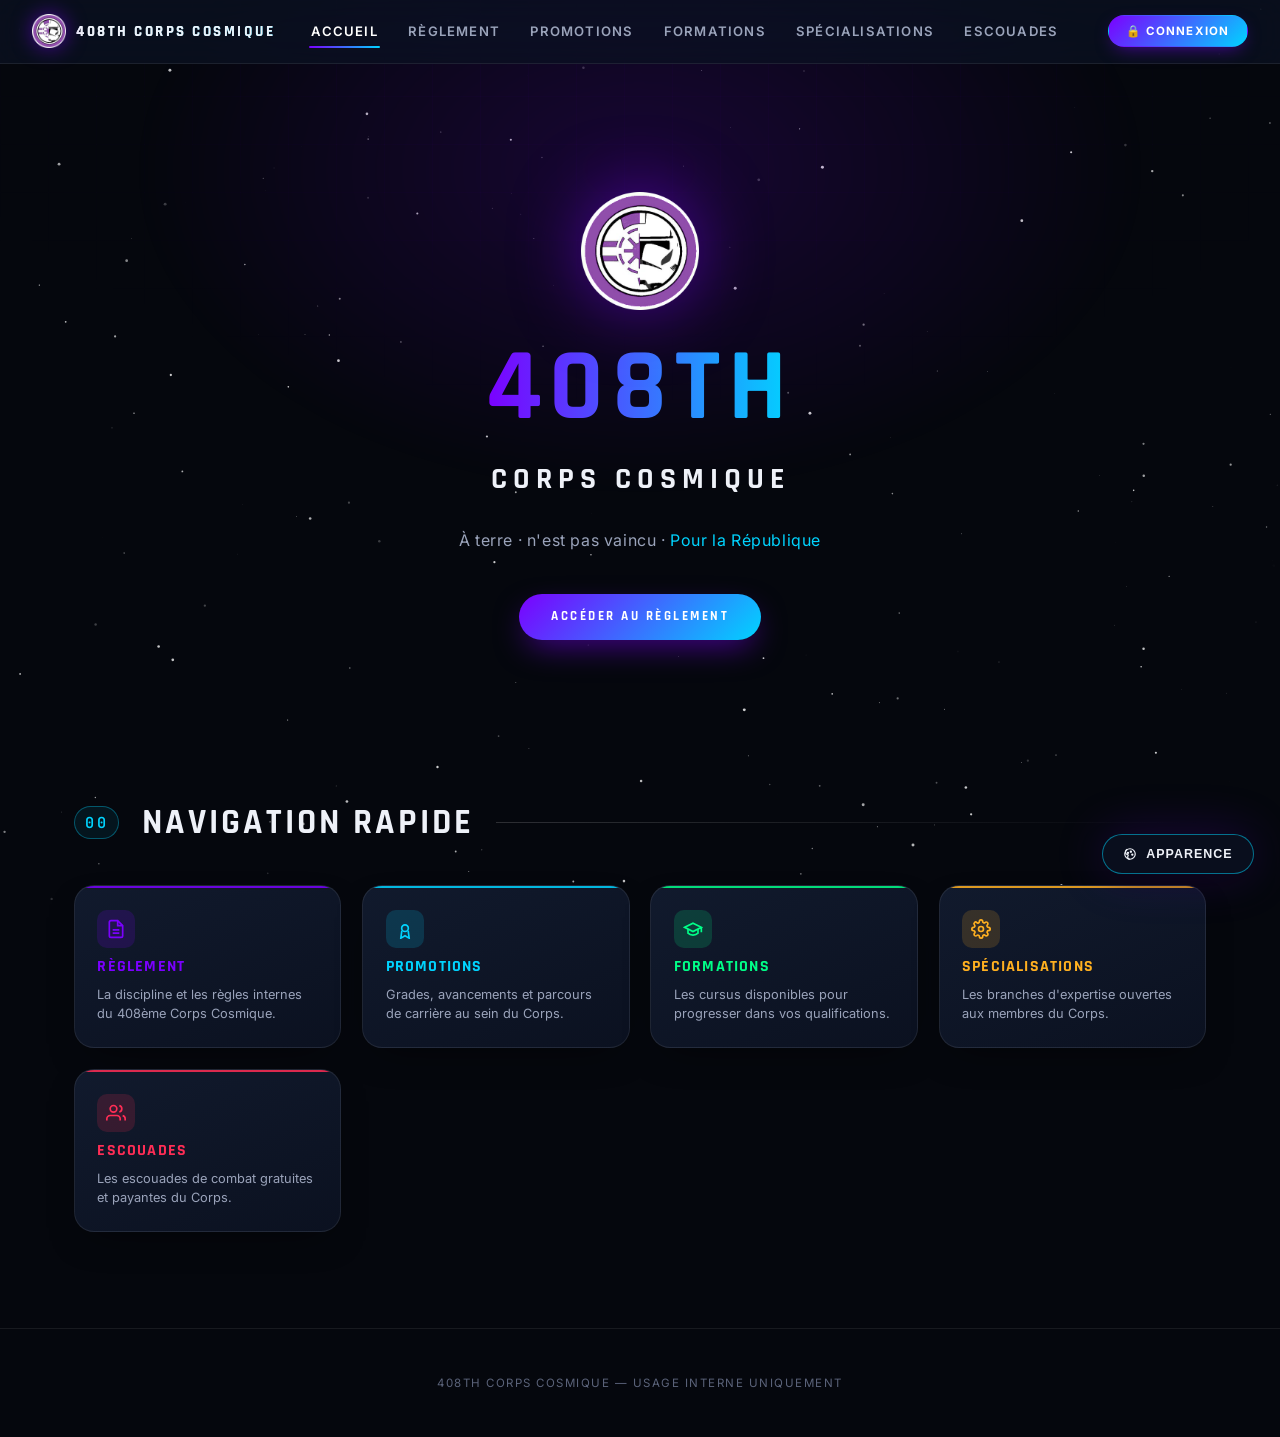
==== commit f73c169a: "Update index.html" ====
--- a/index.html
+++ b/index.html
@@ -55,6 +55,7 @@
     @media (prefers-reduced-motion: reduce){ *{ animation-duration:0.001s !important; transition-duration:0.001s !important; } }
     *{ box-sizing:border-box; }
     html{ font-size:var(--font-size-base); scroll-behavior:smooth; }
+    html, body{ margin:0; padding:0; }
     body{ background:var(--bg-void); color:var(--text-primary); font-family:var(--font-body); transition:background var(--transition-speed) ease, color var(--transition-speed) ease; }
     ::selection{ background:rgba(var(--c-primary-rgb),0.35); color:#fff; }
     ::-webkit-scrollbar{ width:10px; height:10px; }
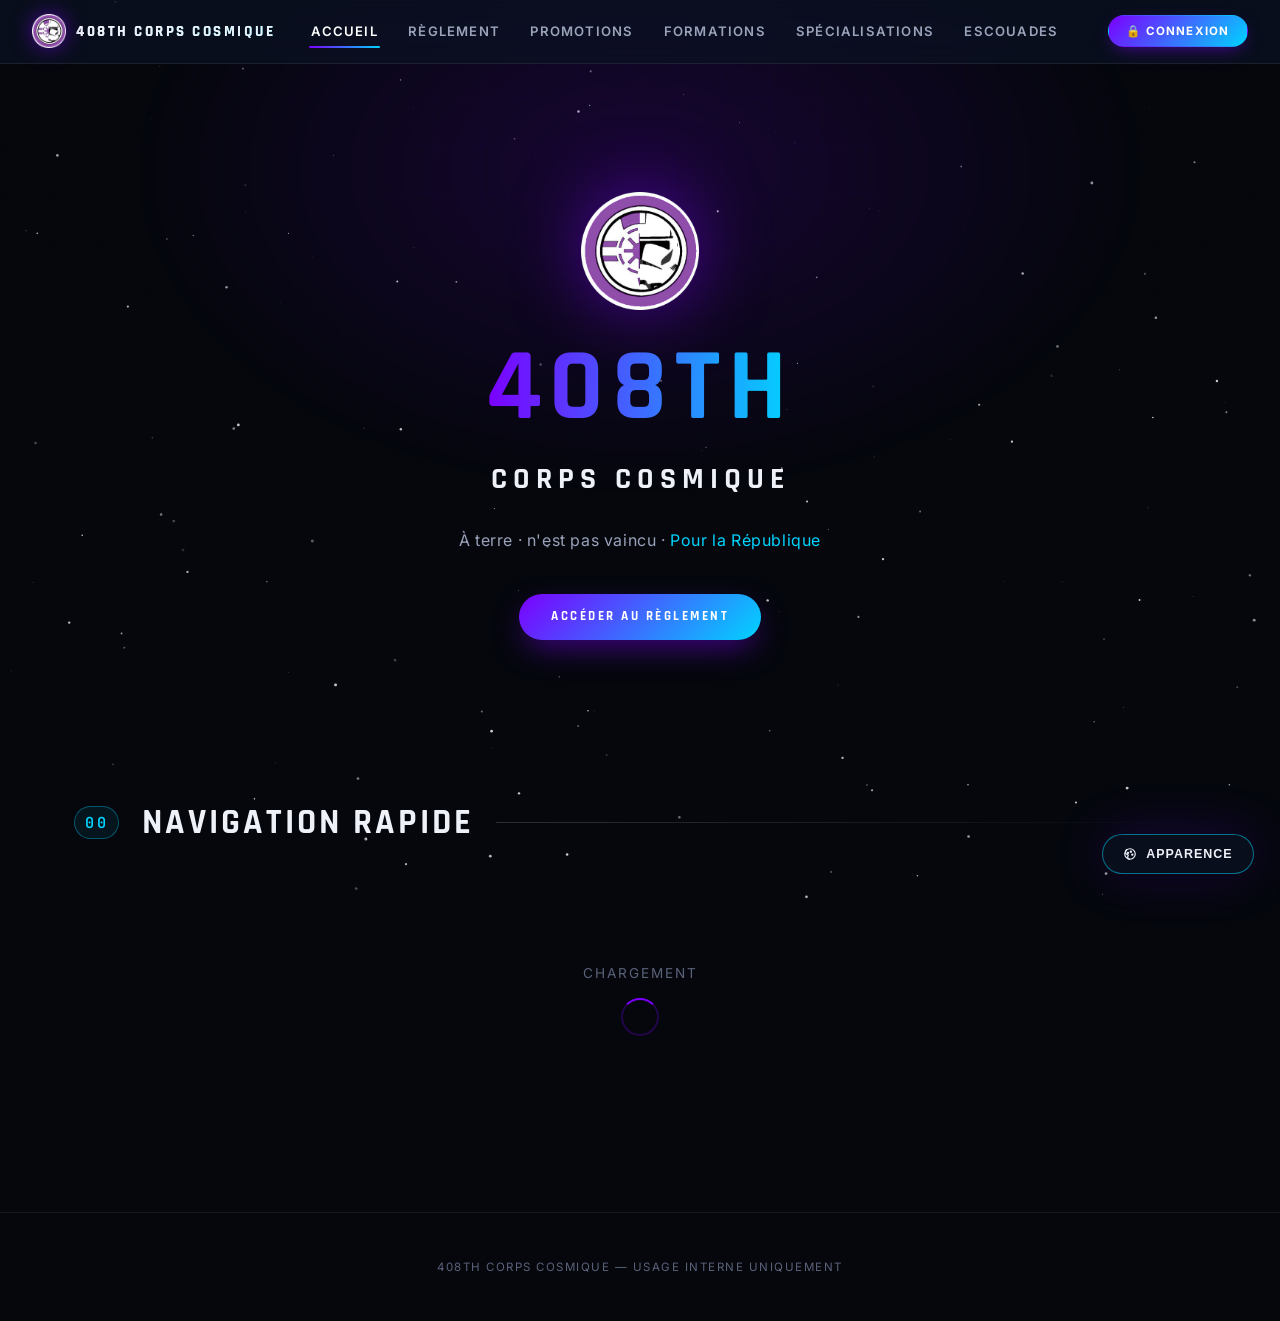
==== commit cab33c8d: "Update index.html" ====
--- a/index.html
+++ b/index.html
@@ -399,12 +399,12 @@
 
   <section class="hero-wrap reveal">
     <img src="Logo_408th.png" alt="408th Logo" class="hero-logo">
-    <h1 class="hero-number">408TH</h1>
-    <h2 class="hero-name">Corps Cosmique</h2>
-    <div class="hero-slogan">
+    <h1 class="hero-number" id="hero-number-text">408TH</h1>
+    <h2 class="hero-name" id="hero-name-text">Corps Cosmique</h2>
+    <div class="hero-slogan" id="hero-slogan-text">
       À terre &middot; n'est pas vaincu &middot; <em>Pour la République</em>
     </div>
-    <a href="discipline.html" class="enter-btn">Accéder au Règlement</a>
+    <a href="discipline.html" class="enter-btn" id="hero-btn">Accéder au Règlement</a>
   </section>
 
   <section id="navigation-rapide">
@@ -414,50 +414,20 @@
       <div class="section-line"></div>
     </div>
 
-    <div class="quicklinks-grid reveal">
-      <a href="discipline.html" class="quicklink-card surface-card" style="--card-accent:#7B00FF;">
-        <div class="quicklink-icon">
-          <svg viewBox="0 0 24 24" fill="none" stroke="currentColor" stroke-width="2"><path d="M14 2H6a2 2 0 0 0-2 2v16a2 2 0 0 0 2 2h12a2 2 0 0 0 2-2V8z"/><polyline points="14 2 14 8 20 8"/><line x1="8" y1="13" x2="16" y2="13"/><line x1="8" y1="17" x2="16" y2="17"/></svg>
-        </div>
-        <h3 class="quicklink-title">Règlement</h3>
-        <p class="quicklink-desc">La discipline et les règles internes du 408ème Corps Cosmique.</p>
-      </a>
-
-      <a href="promotions.html" class="quicklink-card surface-card" style="--card-accent:#00d4ff;">
-        <div class="quicklink-icon">
-          <svg viewBox="0 0 24 24" fill="none" stroke="currentColor" stroke-width="2"><path d="M12 15a4 4 0 1 0 0-8 4 4 0 0 0 0 8z"/><path d="M8.21 13.89 7 23l5-3 5 3-1.21-9.12"/></svg>
-        </div>
-        <h3 class="quicklink-title">Promotions</h3>
-        <p class="quicklink-desc">Grades, avancements et parcours de carrière au sein du Corps.</p>
-      </a>
-
-      <a href="formations.html" class="quicklink-card surface-card" style="--card-accent:#00ff88;">
-        <div class="quicklink-icon">
-          <svg viewBox="0 0 24 24" fill="none" stroke="currentColor" stroke-width="2"><path d="M22 10v6M2 10l10-5 10 5-10 5-10-5z"/><path d="M6 12v5c3 3 9 3 12 0v-5"/></svg>
-        </div>
-        <h3 class="quicklink-title">Formations</h3>
-        <p class="quicklink-desc">Les cursus disponibles pour progresser dans vos qualifications.</p>
-      </a>
-
-      <a href="specs.html" class="quicklink-card surface-card" style="--card-accent:#ffb020;">
-        <div class="quicklink-icon">
-          <svg viewBox="0 0 24 24" fill="none" stroke="currentColor" stroke-width="2"><circle cx="12" cy="12" r="3"/><path d="M19.4 15a1.65 1.65 0 0 0 .33 1.82l.06.06a2 2 0 1 1-2.83 2.83l-.06-.06a1.65 1.65 0 0 0-1.82-.33 1.65 1.65 0 0 0-1 1.51V21a2 2 0 0 1-4 0v-.09A1.65 1.65 0 0 0 9 19.4a1.65 1.65 0 0 0-1.82.33l-.06.06a2 2 0 1 1-2.83-2.83l.06-.06a1.65 1.65 0 0 0 .33-1.82 1.65 1.65 0 0 0-1.51-1H3a2 2 0 0 1 0-4h.09A1.65 1.65 0 0 0 4.6 9a1.65 1.65 0 0 0-.33-1.82l-.06-.06a2 2 0 1 1 2.83-2.83l.06.06a1.65 1.65 0 0 0 1.82.33H9a1.65 1.65 0 0 0 1-1.51V3a2 2 0 0 1 4 0v.09a1.65 1.65 0 0 0 1 1.51 1.65 1.65 0 0 0 1.82-.33l.06-.06a2 2 0 1 1 2.83 2.83l-.06.06a1.65 1.65 0 0 0-.33 1.82V9a1.65 1.65 0 0 0 1.51 1H21a2 2 0 0 1 0 4h-.09a1.65 1.65 0 0 0-1.51 1z"/></svg>
-        </div>
-        <h3 class="quicklink-title">Spécialisations</h3>
-        <p class="quicklink-desc">Les branches d'expertise ouvertes aux membres du Corps.</p>
-      </a>
-
-      <a href="escouades.html" class="quicklink-card surface-card" style="--card-accent:#ff2d55;">
-        <div class="quicklink-icon">
-          <svg viewBox="0 0 24 24" fill="none" stroke="currentColor" stroke-width="2"><path d="M17 21v-2a4 4 0 0 0-4-4H5a4 4 0 0 0-4 4v2"/><circle cx="9" cy="7" r="4"/><path d="M23 21v-2a4 4 0 0 0-3-3.87"/><path d="M16 3.13a4 4 0 0 1 0 7.75"/></svg>
-        </div>
-        <h3 class="quicklink-title">Escouades</h3>
-        <p class="quicklink-desc">Les escouades de combat gratuites et payantes du Corps.</p>
-      </a>
+    <div class="quicklinks-grid reveal" id="quicklinksGrid">
+      <div class="disc-loading">Chargement</div>
     </div>
   </section>
 
 </div>
+
+<button id="admin-toggle-btn">
+  <svg width="14" height="14" viewBox="0 0 24 24" fill="none" stroke="currentColor" stroke-width="2">
+    <circle cx="12" cy="12" r="3"></circle>
+    <path d="M19.07 4.93a10 10 0 0 1 0 14.14M4.93 4.93a10 10 0 0 0 0 14.14"></path>
+  </svg>
+  Admin
+</button>
 
 <button id="accounts-btn">
   <svg width="14" height="14" viewBox="0 0 24 24" fill="none" stroke="currentColor" stroke-width="2">
@@ -497,6 +467,10 @@
           <svg viewBox="0 0 24 24" fill="none" stroke="currentColor" stroke-width="2"><rect x="3" y="3" width="7" height="9" rx="1"/><rect x="14" y="3" width="7" height="5" rx="1"/><rect x="14" y="12" width="7" height="9" rx="1"/><rect x="3" y="16" width="7" height="5" rx="1"/></svg>
           <span>Tableau de bord</span>
         </button>
+        <button class="dash-nav-item" data-tab="content" id="navTabContent" style="display:none;">
+          <svg viewBox="0 0 24 24" fill="none" stroke="currentColor" stroke-width="2"><path d="M14 2H6a2 2 0 0 0-2 2v16a2 2 0 0 0 2 2h12a2 2 0 0 0 2-2V8z"/><polyline points="14 2 14 8 20 8"/><line x1="8" y1="13" x2="16" y2="13"/><line x1="8" y1="17" x2="16" y2="17"/></svg>
+          <span>Contenu</span>
+        </button>
         <button class="dash-nav-item" data-tab="appearance">
           <svg viewBox="0 0 24 24" fill="none" stroke="currentColor" stroke-width="2"><circle cx="12" cy="12" r="9"/><circle cx="8.5" cy="10" r="1" fill="currentColor"/><circle cx="13.5" cy="8" r="1" fill="currentColor"/><circle cx="16" cy="13" r="1" fill="currentColor"/><path d="M12 21a4 4 0 0 1-4-4c0-1 1-1.5 1-2.5A1.5 1.5 0 0 0 7.5 13H7a5 5 0 0 1 0-9"/></svg>
           <span>Apparence</span>
@@ -535,6 +509,70 @@
           </div>
           <div class="widgets-grid" id="widgetsGrid"></div>
           <div class="add-widget-row" id="addWidgetRow"></div>
+        </section>
+
+        <section class="dash-panel" data-panel="content">
+          <h4>Section héros</h4>
+          <form class="admin-form" id="hero-form" autocomplete="off">
+            <label>Numéro / titre principal</label>
+            <input type="text" id="h-number" placeholder="408TH" required>
+            <label>Nom du corps</label>
+            <input type="text" id="h-name" placeholder="Corps Cosmique" required>
+            <label>Slogan (HTML autorisé, ex : &lt;em&gt;...&lt;/em&gt;)</label>
+            <textarea id="h-slogan" placeholder="À terre · n'est pas vaincu · &lt;em&gt;Pour la République&lt;/em&gt;"></textarea>
+            <div class="field-row">
+              <div>
+                <label>Texte du bouton</label>
+                <input type="text" id="h-btn-text" placeholder="Accéder au Règlement">
+              </div>
+              <div>
+                <label>Lien du bouton</label>
+                <input type="text" id="h-btn-link" placeholder="discipline.html">
+              </div>
+            </div>
+            <button type="submit" class="admin-btn">Enregistrer le héros</button>
+          </form>
+          <div class="admin-notice" id="hero-notice"></div>
+
+          <h4>Liens de navigation rapide</h4>
+          <div id="quicklink-list-wrap">
+            <div id="quicklink-list"><p style="color:var(--text-muted);font-size:.78rem;">Chargement…</p></div>
+            <button class="admin-btn secondary" id="new-quicklink-btn" style="margin-top:.5rem;">+ Nouveau lien</button>
+          </div>
+          <div id="quicklink-form-wrap" style="display:none;">
+            <h4 id="ql-form-mode-label" style="margin-top:1rem;">Nouveau lien</h4>
+            <form class="admin-form" id="quicklink-form" autocomplete="off">
+              <input type="hidden" id="ql-doc-id" value="">
+              <label>Titre *</label>
+              <input type="text" id="ql-title" placeholder="Règlement" required>
+              <label>Description</label>
+              <textarea id="ql-desc" placeholder="Courte description du lien"></textarea>
+              <label>Lien (URL ou page du site) *</label>
+              <input type="text" id="ql-url" placeholder="discipline.html" required>
+              <div class="field-row">
+                <div>
+                  <label>Couleur</label>
+                  <input type="color" id="ql-color" value="#7B00FF">
+                </div>
+                <div>
+                  <label>Icône</label>
+                  <select id="ql-icon">
+                    <option value="doc">Document</option>
+                    <option value="medal">Médaille</option>
+                    <option value="gradcap">Formation</option>
+                    <option value="gear">Spécialisation</option>
+                    <option value="team">Escouade</option>
+                    <option value="link">Lien générique</option>
+                  </select>
+                </div>
+              </div>
+              <label>Ordre d'affichage</label>
+              <input type="number" id="ql-ordre" placeholder="1" min="0">
+              <button type="submit" class="admin-btn" id="ql-submit-btn">Ajouter le lien</button>
+              <button type="button" class="admin-btn danger" id="ql-cancel-btn">Annuler</button>
+            </form>
+            <div class="admin-notice" id="quicklink-notice"></div>
+          </div>
         </section>
 
         <section class="dash-panel" data-panel="appearance">
@@ -727,6 +765,8 @@
 
 <script type="module">
 import { initializeApp }        from "https://www.gstatic.com/firebasejs/10.12.2/firebase-app.js";
+import { getFirestore, doc, setDoc, getDoc, onSnapshot, collection, addDoc, updateDoc, deleteDoc, query, orderBy }
+                                from "https://www.gstatic.com/firebasejs/10.12.2/firebase-firestore.js";
 import { getAuth, signInWithPopup, signInWithRedirect, GoogleAuthProvider, onAuthStateChanged, signOut }
                                 from "https://www.gstatic.com/firebasejs/10.12.2/firebase-auth.js";
 import { getDatabase, ref as dbRef, get, child, set, remove }
@@ -747,6 +787,7 @@
 };
 
 const app      = initializeApp(firebaseConfig);
+const db       = getFirestore(app);
 const auth     = getAuth(app);
 const rtdb     = getDatabase(app);
 const provider = new GoogleAuthProvider();
@@ -766,6 +807,7 @@
 const avatarFall      = document.getElementById("authAvatarFallback");
 const usernameEl      = document.getElementById("authUsername");
 const appearanceBtn   = document.getElementById("appearance-btn");
+const adminBtn        = document.getElementById("admin-toggle-btn");
 const adminPanel      = document.getElementById("admin-panel");
 const accountsBtn     = document.getElementById("accounts-btn");
 const accountsModal   = document.getElementById("accounts-modal");
@@ -806,24 +848,34 @@
     logoutBtn.style.display = "inline-block";
     const snap = await get(child(dbRef(rtdb), `admins/${emailToKey(user.email)}`));
 
+    const tabContent = document.getElementById("navTabContent");
     if (snap.exists()) {
       currentUserRole = snap.val().role;
+      adminBtn.classList.add("visible");
+      if (tabContent) tabContent.style.display = "flex";
       if (currentUserRole === "superadmin") accountsBtn.classList.add("visible");
       else accountsBtn.classList.remove("visible");
     } else {
       currentUserRole = null;
+      adminBtn.classList.remove("visible");
+      if (tabContent) tabContent.style.display = "none";
       accountsBtn.classList.remove("visible");
       adminPanel.classList.remove("open");
     }
+    refreshQuicklinkAdminUI();
     window.dispatchEvent(new CustomEvent("esc:auth-updated", { detail: { role: currentUserRole, name: user.displayName || user.email } }));
   } else {
     hideAvatar();
     currentUserRole = null;
     loginBtn.style.display  = "inline-block";
     logoutBtn.style.display = "none";
+    adminBtn.classList.remove("visible");
+    const tabContent = document.getElementById("navTabContent");
+    if (tabContent) tabContent.style.display = "none";
     accountsBtn.classList.remove("visible");
     adminPanel.classList.remove("open");
     accountsModal.classList.remove("active");
+    refreshQuicklinkAdminUI();
     window.dispatchEvent(new CustomEvent("esc:auth-updated", { detail: { role: null, name: null } }));
   }
 });
@@ -882,8 +934,253 @@
 });
 
 /* ══════════════════════════════════════════════
+   Contenu du héros — lecture / édition
+══════════════════════════════════════════════ */
+const HERO_DEFAULTS = {
+  number: "408TH",
+  name: "Corps Cosmique",
+  slogan: "À terre &middot; n'est pas vaincu &middot; <em>Pour la République</em>",
+  btnText: "Accéder au Règlement",
+  btnLink: "discipline.html"
+};
+
+const heroNumberEl = document.getElementById("hero-number-text");
+const heroNameEl   = document.getElementById("hero-name-text");
+const heroSloganEl = document.getElementById("hero-slogan-text");
+const heroBtnEl    = document.getElementById("hero-btn");
+const heroForm     = document.getElementById("hero-form");
+const heroNotice   = document.getElementById("hero-notice");
+
+function renderHero(data) {
+  const d = Object.assign({}, HERO_DEFAULTS, data || {});
+  heroNumberEl.textContent = d.number;
+  heroNameEl.textContent = d.name;
+  heroSloganEl.innerHTML = d.slogan;
+  heroBtnEl.textContent = d.btnText;
+  heroBtnEl.href = d.btnLink;
+  document.getElementById("h-number").value = d.number;
+  document.getElementById("h-name").value = d.name;
+  document.getElementById("h-slogan").value = d.slogan;
+  document.getElementById("h-btn-text").value = d.btnText;
+  document.getElementById("h-btn-link").value = d.btnLink;
+}
+renderHero(HERO_DEFAULTS);
+
+onSnapshot(doc(db, "siteContent", "home"), snap => {
+  renderHero(snap.exists() ? snap.data() : HERO_DEFAULTS);
+}, () => { renderHero(HERO_DEFAULTS); });
+
+heroForm.addEventListener("submit", async e => {
+  e.preventDefault();
+  if (!currentUserRole) { heroNotice.textContent = "Non autorisé."; heroNotice.className = "admin-notice error"; return; }
+  const data = {
+    number: document.getElementById("h-number").value.trim() || HERO_DEFAULTS.number,
+    name: document.getElementById("h-name").value.trim() || HERO_DEFAULTS.name,
+    slogan: document.getElementById("h-slogan").value.trim() || HERO_DEFAULTS.slogan,
+    btnText: document.getElementById("h-btn-text").value.trim() || HERO_DEFAULTS.btnText,
+    btnLink: document.getElementById("h-btn-link").value.trim() || HERO_DEFAULTS.btnLink
+  };
+  try {
+    await setDoc(doc(db, "siteContent", "home"), data, { merge: true });
+    heroNotice.textContent = "Héros mis à jour !"; heroNotice.className = "admin-notice success";
+  } catch (err) {
+    heroNotice.textContent = "Erreur : " + err.message; heroNotice.className = "admin-notice error";
+  }
+});
+
+/* ══════════════════════════════════════════════
+   Liens de navigation rapide — lecture / édition
+══════════════════════════════════════════════ */
+const QL_ICONS = {
+  doc:   '<path d="M14 2H6a2 2 0 0 0-2 2v16a2 2 0 0 0 2 2h12a2 2 0 0 0 2-2V8z"/><polyline points="14 2 14 8 20 8"/><line x1="8" y1="13" x2="16" y2="13"/><line x1="8" y1="17" x2="16" y2="17"/>',
+  medal: '<path d="M12 15a4 4 0 1 0 0-8 4 4 0 0 0 0 8z"/><path d="M8.21 13.89 7 23l5-3 5 3-1.21-9.12"/>',
+  gradcap: '<path d="M22 10v6M2 10l10-5 10 5-10 5-10-5z"/><path d="M6 12v5c3 3 9 3 12 0v-5"/>',
+  gear:  '<circle cx="12" cy="12" r="3"/><path d="M19.4 15a1.65 1.65 0 0 0 .33 1.82l.06.06a2 2 0 1 1-2.83 2.83l-.06-.06a1.65 1.65 0 0 0-1.82-.33 1.65 1.65 0 0 0-1 1.51V21a2 2 0 0 1-4 0v-.09A1.65 1.65 0 0 0 9 19.4a1.65 1.65 0 0 0-1.82.33l-.06.06a2 2 0 1 1-2.83-2.83l.06-.06a1.65 1.65 0 0 0 .33-1.82 1.65 1.65 0 0 0-1.51-1H3a2 2 0 0 1 0-4h.09A1.65 1.65 0 0 0 4.6 9a1.65 1.65 0 0 0-.33-1.82l-.06-.06a2 2 0 1 1 2.83-2.83l.06.06a1.65 1.65 0 0 0 1.82.33H9a1.65 1.65 0 0 0 1-1.51V3a2 2 0 0 1 4 0v.09a1.65 1.65 0 0 0 1 1.51 1.65 1.65 0 0 0 1.82-.33l.06-.06a2 2 0 1 1 2.83 2.83l-.06.06a1.65 1.65 0 0 0-.33 1.82V9a1.65 1.65 0 0 0 1.51 1H21a2 2 0 0 1 0 4h-.09a1.65 1.65 0 0 0-1.51 1z"/>',
+  team:  '<path d="M17 21v-2a4 4 0 0 0-4-4H5a4 4 0 0 0-4 4v2"/><circle cx="9" cy="7" r="4"/><path d="M23 21v-2a4 4 0 0 0-3-3.87"/><path d="M16 3.13a4 4 0 0 1 0 7.75"/>',
+  link:  '<path d="M10 13a5 5 0 0 0 7.54.54l3-3a5 5 0 0 0-7.07-7.07l-1.72 1.71"/><path d="M14 11a5 5 0 0 0-7.54-.54l-3 3a5 5 0 0 0 7.07 7.07l1.71-1.71"/>'
+};
+
+const DEFAULT_QUICKLINKS = [
+  { title:"Règlement",       desc:"La discipline et les règles internes du 408ème Corps Cosmique.", url:"discipline.html", color:"#7B00FF", icon:"doc",     ordre:1 },
+  { title:"Promotions",      desc:"Grades, avancements et parcours de carrière au sein du Corps.",  url:"promotions.html", color:"#00d4ff", icon:"medal",   ordre:2 },
+  { title:"Formations",      desc:"Les cursus disponibles pour progresser dans vos qualifications.", url:"formations.html", color:"#00ff88", icon:"gradcap", ordre:3 },
+  { title:"Spécialisations", desc:"Les branches d'expertise ouvertes aux membres du Corps.",         url:"specs.html",      color:"#ffb020", icon:"gear",    ordre:4 },
+  { title:"Escouades",       desc:"Les escouades de combat gratuites et payantes du Corps.",         url:"escouades.html",  color:"#ff2d55", icon:"team",    ordre:5 }
+];
+
+const quicklinksGrid  = document.getElementById("quicklinksGrid");
+const qlListWrap      = document.getElementById("quicklink-list-wrap");
+const qlFormWrap      = document.getElementById("quicklink-form-wrap");
+const qlFormModeLabel = document.getElementById("ql-form-mode-label");
+const qlListEl        = document.getElementById("quicklink-list");
+const newQlBtn        = document.getElementById("new-quicklink-btn");
+const qlForm          = document.getElementById("quicklink-form");
+const qlDocIdInp      = document.getElementById("ql-doc-id");
+const qlSubmitBtn     = document.getElementById("ql-submit-btn");
+const qlCancelBtn     = document.getElementById("ql-cancel-btn");
+const qlNotice        = document.getElementById("quicklink-notice");
+
+let qlDocsCache = {};
+let qlUsingDefaults = true;
+
+function buildQlCard(id, data, isDefault) {
+  const color = data.color || "#7B00FF";
+  const iconPath = QL_ICONS[data.icon] || QL_ICONS.link;
+  return `
+    <a href="${data.url || '#'}" class="quicklink-card surface-card" data-id="${id}" style="--card-accent:${color};">
+      <div class="quicklink-icon"><svg viewBox="0 0 24 24" fill="none" stroke="currentColor" stroke-width="2">${iconPath}</svg></div>
+      <h3 class="quicklink-title">${data.title || ""}</h3>
+      <p class="quicklink-desc">${data.desc || ""}</p>
+      ${!isDefault ? `<div class="card-admin-bar visible" style="display:none;" id="ql-admin-${id}">
+        <button type="button" class="card-edit-btn" data-id="${id}" title="Modifier">✎</button>
+        <button type="button" class="card-del-btn" data-id="${id}" title="Supprimer">✕</button>
+      </div>` : ""}
+    </a>`;
+}
+
+function renderQuicklinksGrid(docs) {
+  if (!docs.length) {
+    quicklinksGrid.innerHTML = DEFAULT_QUICKLINKS.map((d,i) => buildQlCard("default-"+i, d, true)).join("");
+    return;
+  }
+  quicklinksGrid.innerHTML = docs.map(({id,data}) => buildQlCard(id, data, false)).join("");
+  bindQlAdminButtons();
+  refreshQuicklinkAdminUI();
+}
+
+function bindQlAdminButtons() {
+  quicklinksGrid.querySelectorAll(".card-edit-btn").forEach(btn => {
+    btn.addEventListener("click", e => {
+      e.preventDefault(); e.stopPropagation();
+      if (!currentUserRole) return;
+      openQlFormForEdit(btn.dataset.id);
+    });
+  });
+  quicklinksGrid.querySelectorAll(".card-del-btn").forEach(btn => {
+    btn.addEventListener("click", e => {
+      e.preventDefault(); e.stopPropagation();
+      if (!currentUserRole) return;
+      deleteQuicklink(btn.dataset.id);
+    });
+  });
+}
+
+function refreshQuicklinkAdminUI() {
+  quicklinksGrid.querySelectorAll('[id^="ql-admin-"]').forEach(bar => {
+    bar.style.display = currentUserRole ? "flex" : "none";
+  });
+}
+
+const qlQuery = query(collection(db, "quicklinks"), orderBy("ordre"));
+onSnapshot(qlQuery, snapshot => {
+  qlDocsCache = {};
+  const docs = [];
+  snapshot.forEach(docSnap => { qlDocsCache[docSnap.id] = docSnap.data(); docs.push({ id: docSnap.id, data: docSnap.data() }); });
+  qlUsingDefaults = docs.length === 0;
+  renderQuicklinksGrid(docs);
+  rebuildQlList(docs);
+}, () => { renderQuicklinksGrid([]); });
+
+function rebuildQlList(docs) {
+  if (!qlListEl) return;
+  if (!docs.length) { qlListEl.innerHTML = '<p style="color:var(--text-muted);font-size:.78rem;">Aucun lien personnalisé — les 5 liens par défaut sont affichés. Ajoutez-en un pour les remplacer.</p>'; return; }
+  qlListEl.innerHTML = "";
+  docs.forEach(({ id, data }) => {
+    const tab = document.createElement("div");
+    tab.className = "esc-tab"; tab.dataset.id = id;
+    const color = data.color || "#7B00FF";
+    tab.innerHTML = `
+      <div class="esc-tab-left">
+        <span class="esc-tab-dot" style="background:${color};"></span>
+        <div class="esc-tab-info">
+          <span class="esc-tab-title">${data.title || ""}</span>
+          <span class="esc-tab-meta">ordre ${data.ordre ?? "–"}</span>
+        </div>
+      </div>
+      <div class="esc-tab-actions">
+        <button class="edit-esc" title="Modifier">✎</button>
+        <button class="del-esc" title="Supprimer">✕</button>
+      </div>`;
+    tab.querySelector(".edit-esc").addEventListener("click", e => { e.stopPropagation(); openQlFormForEdit(id); });
+    tab.querySelector(".del-esc").addEventListener("click", e => { e.stopPropagation(); deleteQuicklink(id); });
+    qlListEl.appendChild(tab);
+  });
+}
+
+function showQlList() { qlListWrap.style.display = "block"; qlFormWrap.style.display = "none"; }
+function showQlForm() { qlListWrap.style.display = "none"; qlFormWrap.style.display = "block"; }
+
+function resetQlForm() {
+  qlForm.reset();
+  document.getElementById("ql-color").value = "#7B00FF";
+  qlDocIdInp.value = "";
+  qlSubmitBtn.textContent = "Ajouter le lien";
+  qlNotice.textContent = ""; qlNotice.className = "admin-notice";
+  qlFormModeLabel.textContent = "Nouveau lien";
+}
+
+function fillQlForm(data, docId) {
+  qlDocIdInp.value = docId;
+  document.getElementById("ql-title").value = data.title || "";
+  document.getElementById("ql-desc").value = data.desc || "";
+  document.getElementById("ql-url").value = data.url || "";
+  document.getElementById("ql-color").value = data.color || "#7B00FF";
+  document.getElementById("ql-icon").value = data.icon || "link";
+  document.getElementById("ql-ordre").value = data.ordre || 1;
+  qlSubmitBtn.textContent = "Enregistrer les modifications";
+  qlFormModeLabel.textContent = `Modifier : ${data.title || ""}`;
+}
+
+function openQlFormForEdit(docId) {
+  const data = qlDocsCache[docId];
+  if (!data) return;
+  fillQlForm(data, docId);
+  showQlForm();
+}
+
+async function deleteQuicklink(docId) {
+  const data = qlDocsCache[docId] || {};
+  if (!confirm(`Supprimer définitivement "${data.title || docId}" ?`)) return;
+  try { await deleteDoc(doc(db, "quicklinks", docId)); }
+  catch (err) { alert("Erreur : " + err.message); }
+}
+
+newQlBtn.addEventListener("click", () => { resetQlForm(); showQlForm(); });
+qlCancelBtn.addEventListener("click", () => { resetQlForm(); showQlList(); });
+
+qlForm.addEventListener("submit", async e => {
+  e.preventDefault();
+  if (!currentUserRole) { qlNotice.textContent = "Non autorisé."; qlNotice.className = "admin-notice error"; return; }
+  const data = {
+    title: document.getElementById("ql-title").value.trim(),
+    desc: document.getElementById("ql-desc").value.trim(),
+    url: document.getElementById("ql-url").value.trim(),
+    color: document.getElementById("ql-color").value,
+    icon: document.getElementById("ql-icon").value,
+    ordre: parseInt(document.getElementById("ql-ordre").value || Date.now(), 10)
+  };
+  const docId = qlDocIdInp.value;
+  try {
+    if (docId) { await updateDoc(doc(db, "quicklinks", docId), data); qlNotice.textContent = "Lien mis à jour !"; }
+    else { await addDoc(collection(db, "quicklinks"), data); qlNotice.textContent = "Lien ajouté !"; }
+    qlNotice.className = "admin-notice success";
+    resetQlForm(); showQlList();
+  } catch (err) {
+    qlNotice.textContent = "Erreur : " + err.message; qlNotice.className = "admin-notice error";
+  }
+});
+
+/* ══════════════════════════════════════════════
    Ouverture / navigation console admin
 ══════════════════════════════════════════════ */
+adminBtn.addEventListener("click", () => {
+  if (!currentUserRole) return;
+  adminPanel.classList.toggle("open");
+  if (adminPanel.classList.contains("open")) {
+    document.querySelector('.dash-nav-item[data-tab="content"]')?.click();
+  }
+});
+
 appearanceBtn.addEventListener("click", () => {
   adminPanel.classList.add("open");
   document.querySelector('.dash-nav-item[data-tab="appearance"]')?.click();
@@ -949,7 +1246,7 @@
   let inited = false;
   function init() {
     if (inited) return; inited = true;
-    const navItems = document.querySelectorAll(".dash-nav-item"); const panels = document.querySelectorAll(".dash-panel"); const titleEl = document.getElementById("dashPanelTitle"); const TAB_TITLES = { overview:"Tableau de bord", escouades:"Escouades", appearance:"Apparence", layout:"Disposition", preferences:"Préférences" };
+    const navItems = document.querySelectorAll(".dash-nav-item"); const panels = document.querySelectorAll(".dash-panel"); const titleEl = document.getElementById("dashPanelTitle"); const TAB_TITLES = { overview:"Tableau de bord", content:"Contenu", escouades:"Escouades", appearance:"Apparence", layout:"Disposition", preferences:"Préférences" };
     navItems.forEach(btn => { btn.addEventListener("click", () => { navItems.forEach(b => b.classList.remove("active")); btn.classList.add("active"); const tab = btn.dataset.tab; panels.forEach(p => p.classList.toggle("active", p.dataset.panel === tab)); if (titleEl) titleEl.textContent = TAB_TITLES[tab] || ""; }); });
     document.getElementById("dashCloseBtn")?.addEventListener("click", () => { document.getElementById("admin-panel").classList.remove("open"); });
     document.getElementById("dashCollapseBtn")?.addEventListener("click", () => { const sb = document.getElementById("dashSidebar"); sb.classList.toggle("collapsed"); draft.sidebarCollapsed = sb.classList.contains("collapsed"); });
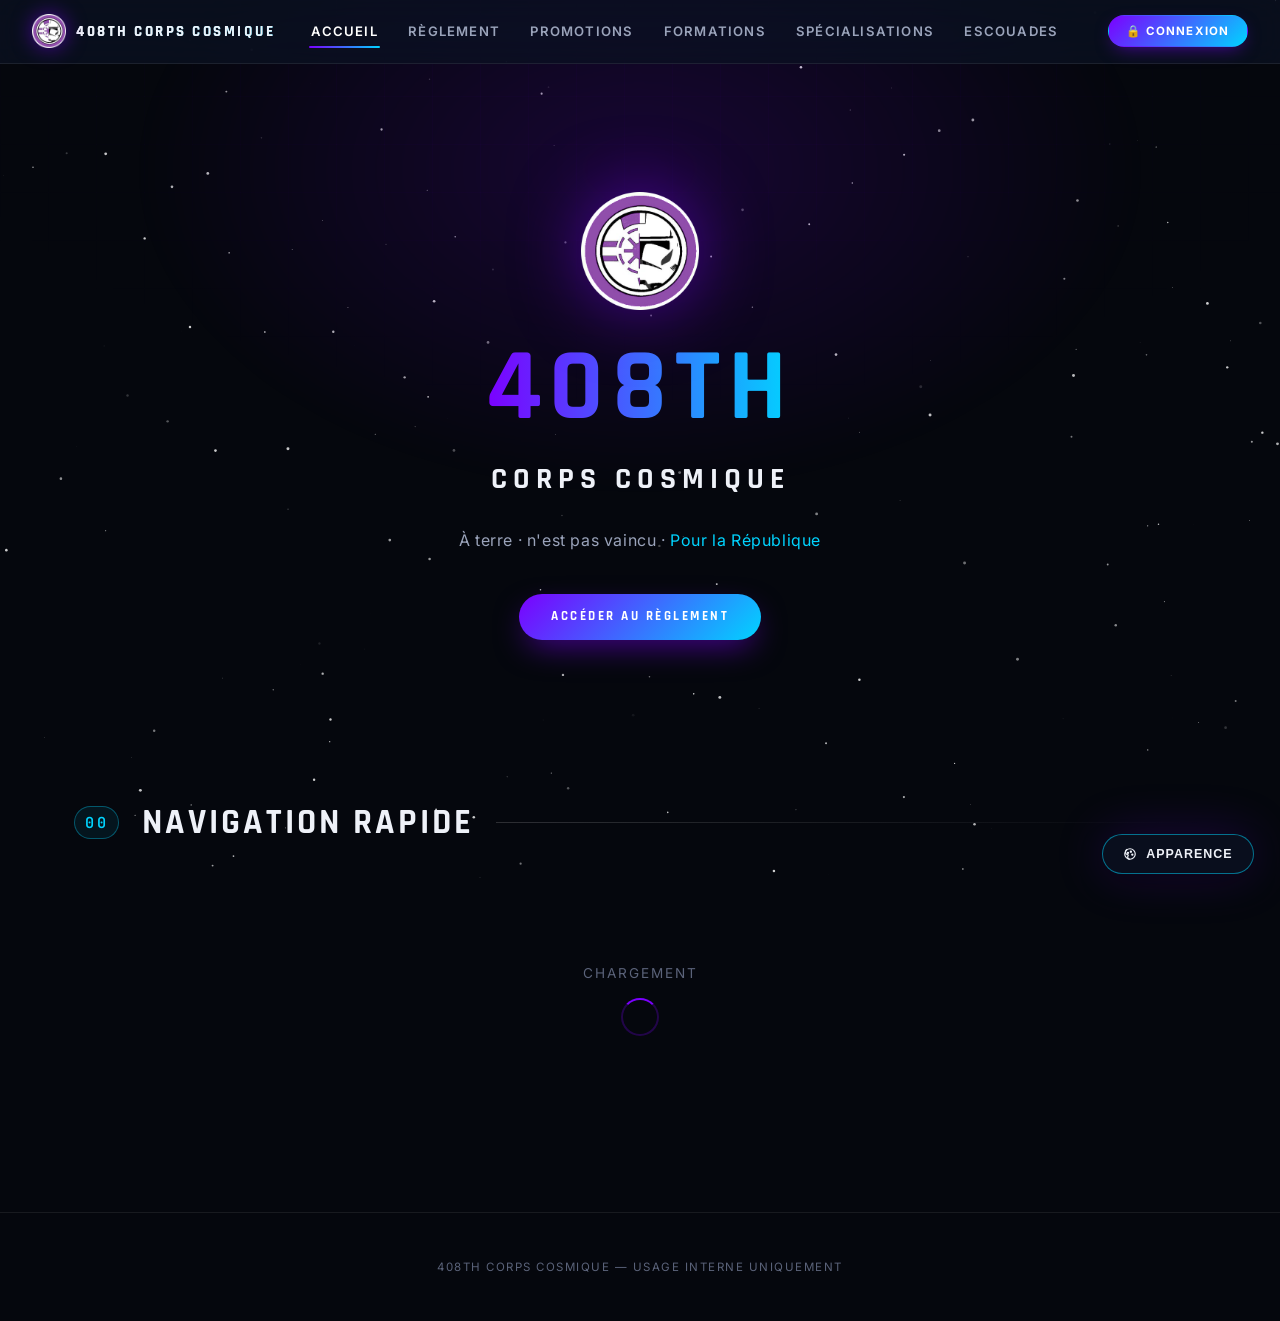
==== commit 2effed56: "Update index.html" ====
--- a/index.html
+++ b/index.html
@@ -6,7 +6,7 @@
   <title>408th Corps Cosmique - Accueil</title>
   <link rel="icon" type="image/png" href="Logo_408th.png">
   <meta property="og:title" content="408th Corps Cosmique">
-  <meta property="og:description" content="À terre n'est pas vaincu, gloire à la République. Accédez aux informations du 408ème Corps Cosmique.">
+  <meta property="og:description" content="À terre n'est pas vaincu, Pour la République. Accédez aux informations du 408ème Corps Cosmique.">
   <meta property="og:type" content="website">
   <meta property="og:url" content="https://408thcorpscosmique.github.io/site408/">
   <meta property="og:image" content="https://408thcorpscosmique.github.io/site408/Logo_408th.png">
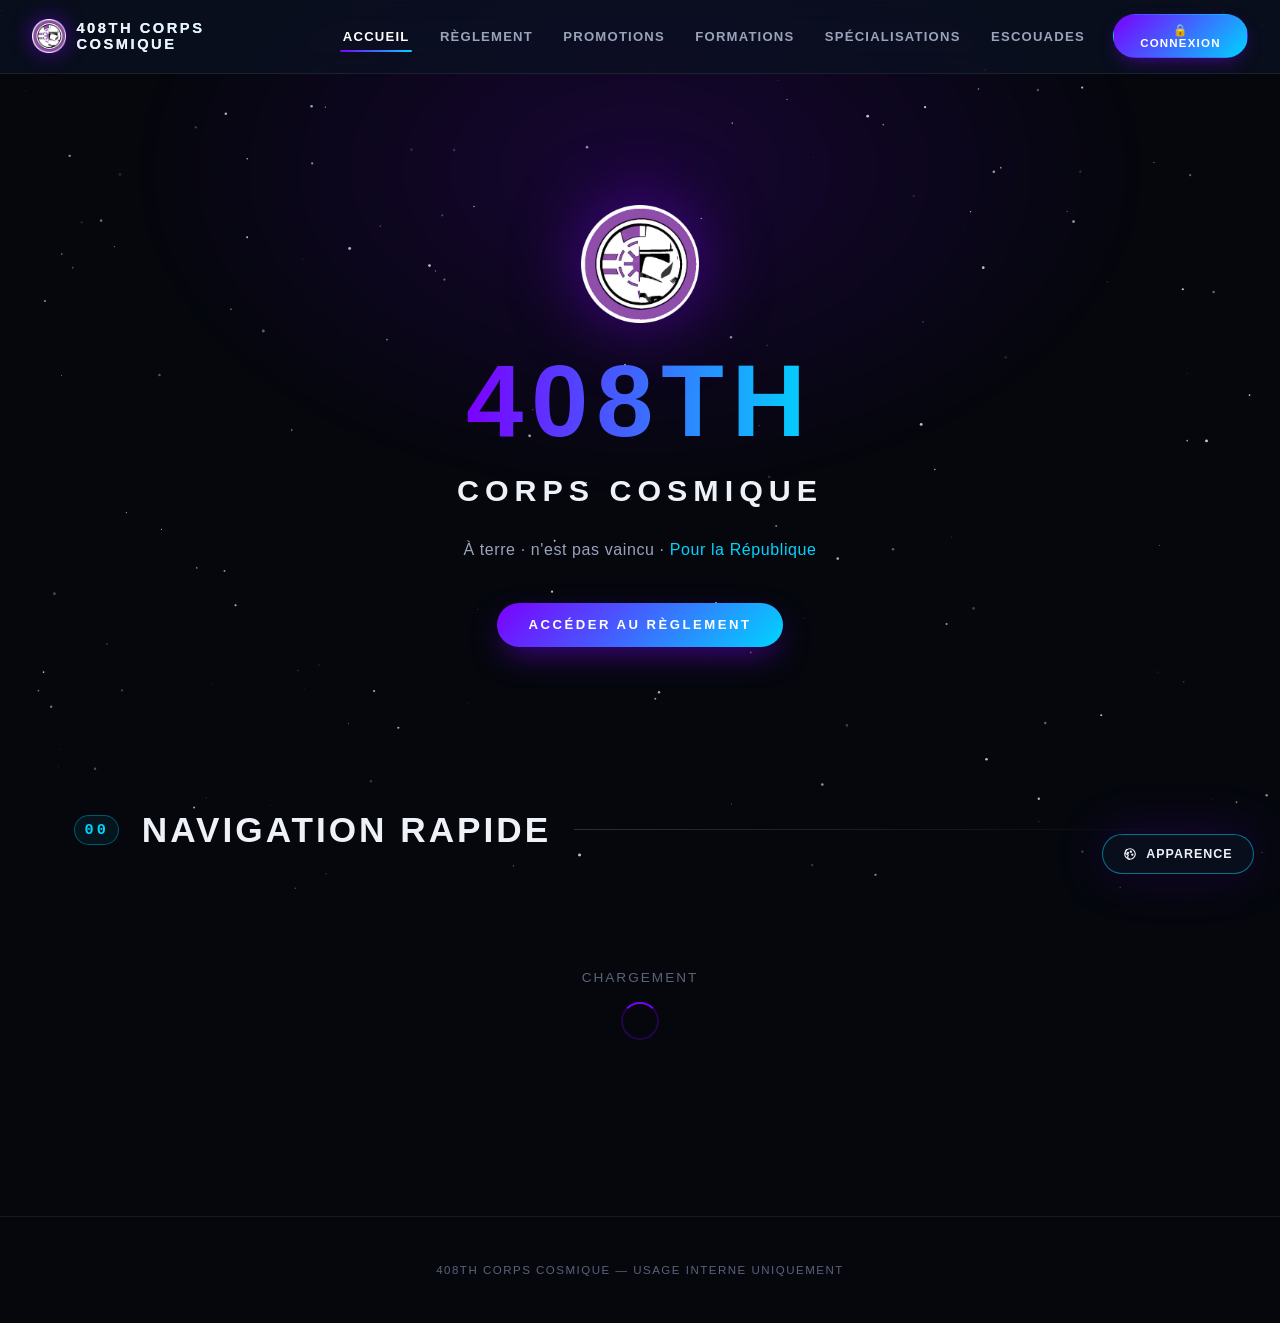
==== commit e098baa3: "Update index.html" ====
--- a/index.html
+++ b/index.html
@@ -3,6 +3,9 @@
 <head>
   <meta charset="UTF-8">
   <meta name="viewport" content="width=device-width, initial-scale=1">
+  <!-- Sécurité : CSP (défense en profondeur contre XSS / exfiltration) -->
+  <meta http-equiv="Content-Security-Policy" content="default-src 'self'; script-src 'self' 'unsafe-inline' https://www.gstatic.com https://apis.google.com https://*.firebasedatabase.app https://*.firebaseio.com; style-src 'self' 'unsafe-inline' https://fonts.googleapis.com; font-src https://fonts.gstatic.com; img-src 'self' data: blob: https://*.googleusercontent.com https://firebasestorage.googleapis.com; connect-src 'self' https://*.googleapis.com https://*.firebaseio.com wss://*.firebaseio.com https://*.firebasedatabase.app wss://*.firebasedatabase.app https://www.gstatic.com; frame-src https://thsite-3fe39.firebaseapp.com https://accounts.google.com https://apis.google.com; object-src 'none'; base-uri 'self'; form-action 'self'">
+  <meta name="referrer" content="strict-origin-when-cross-origin">
   <title>408th Corps Cosmique - Accueil</title>
   <link rel="icon" type="image/png" href="Logo_408th.png">
   <meta property="og:title" content="408th Corps Cosmique">
@@ -19,15 +22,17 @@
   <script>
     (function () {
       try {
+        var HEX = /^#[0-9a-f]{6}$/i;
         var raw = localStorage.getItem('corps408_ui_prefs_v1');
         var p = raw ? JSON.parse(raw) : {};
-        var theme = p.theme || 'dark';
+        if (!p || typeof p !== 'object') p = {};
+        var theme = ['light','dark','auto'].indexOf(p.theme) !== -1 ? p.theme : 'dark';
         if (theme === 'auto') {
           theme = window.matchMedia('(prefers-color-scheme: light)').matches ? 'light' : 'dark';
         }
         document.documentElement.setAttribute('data-theme', theme);
-        if (p.primary) document.documentElement.style.setProperty('--c-primary', p.primary);
-        if (p.secondary) document.documentElement.style.setProperty('--c-secondary', p.secondary);
+        if (HEX.test(p.primary || '')) document.documentElement.style.setProperty('--c-primary', p.primary);
+        if (HEX.test(p.secondary || '')) document.documentElement.style.setProperty('--c-secondary', p.secondary);
       } catch (e) {}
     })();
   </script>
@@ -113,28 +118,22 @@
     .card-img-container{ position:relative; height:150px; overflow:hidden; transition:height var(--transition-speed) ease; }
     .card-img-placeholder{ width:100%; height:100%; display:flex; align-items:center; justify-content:center; background-size:cover; background-position:center; transition:transform var(--transition-speed) ease, filter var(--transition-speed) ease; }
     .card-img-placeholder span{ font-family:var(--font-display); font-size:1.3rem; font-weight:700; letter-spacing:4px; opacity:.35; text-transform:uppercase; }
-    /* ── Ratio d'image global (personnalisable via Apparence) ── */
     html[data-img-ratio="square"] .card-img-container{ height:0; padding-top:100%; }
     html[data-img-ratio="wide"] .card-img-container{ height:0; padding-top:42%; }
     html[data-img-ratio="tall"] .card-img-container{ height:0; padding-top:130%; }
     html[data-img-ratio="portrait"] .card-img-container{ height:0; padding-top:115%; }
     html[data-img-ratio="classic"] .card-img-container{ height:150px; }
     html[data-img-ratio="square"] .card-img-placeholder, html[data-img-ratio="wide"] .card-img-placeholder, html[data-img-ratio="tall"] .card-img-placeholder, html[data-img-ratio="portrait"] .card-img-placeholder{ position:absolute; inset:0; }
-    /* ── Ajustement (cover/contain) ── */
     html[data-img-fit="contain"] .card-img-placeholder{ background-size:contain !important; background-repeat:no-repeat; background-color:var(--bg-elevated-2); }
-    /* ── Arrondi des images ── */
     html[data-img-radius="sharp"] .card-img-container{ border-radius:0; }
     html[data-img-radius="soft"] .card-img-container{ border-radius:var(--radius-md); margin:.6rem .6rem 0; width:calc(100% - 1.2rem); }
     html[data-img-radius="round"] .card-img-container{ border-radius:var(--radius-lg); margin:.6rem .6rem 0; width:calc(100% - 1.2rem); }
-    /* ── Zoom au survol ── */
     html[data-img-hoverzoom="on"] .escouade-card:hover .card-img-placeholder{ transform:scale(1.08); }
-    /* ── Filtres d'image ── */
     html[data-img-filter="grayscale"] .card-img-placeholder{ filter:grayscale(1) contrast(1.05); }
     html[data-img-filter="grayscale"] .escouade-card:hover .card-img-placeholder{ filter:grayscale(0.15) contrast(1.05); }
     html[data-img-filter="duotone"] .card-img-placeholder{ filter:grayscale(1) sepia(.55) hue-rotate(var(--img-duotone-hue,220deg)) saturate(3.2) brightness(.95); }
     html[data-img-filter="warm"] .card-img-placeholder{ filter:saturate(1.25) sepia(.12) contrast(1.05); }
     html[data-img-filter="cool"] .card-img-placeholder{ filter:saturate(1.1) hue-rotate(-8deg) contrast(1.05) brightness(.98); }
-    /* ── Overlay dégradé optionnel pour lisibilité du titre sur l'image ── */
     html[data-img-overlay="on"] .card-img-container::after{ content:''; position:absolute; inset:0; background:linear-gradient(180deg, transparent 40%, rgba(2,4,10,.75) 100%); pointer-events:none; }
     .card-info{ padding:1.1rem 1.25rem 1.25rem; display:flex; flex-direction:column; gap:.25rem; flex:1; }
     .card-info h3{ margin:0; font-family:var(--font-display); font-size:1.05rem; letter-spacing:1.2px; text-transform:uppercase; color:var(--card-accent, var(--text-primary)); }
@@ -149,7 +148,7 @@
     .disc-loading::after{ content:''; display:block; width:34px; height:34px; margin:1.1rem auto 0; border:2px solid rgba(var(--c-primary-rgb),.25); border-top-color:var(--c-primary); border-radius:50%; animation:spin .8s linear infinite; }
     @keyframes spin{ to{ transform:rotate(360deg); } }
 
-    /* ── Modale de détail escouade ── */
+    /* ── Modales ── */
     .modal-overlay{ display:none; position:fixed; inset:0; background:rgba(0,0,0,.65); backdrop-filter:blur(8px); z-index:1000; align-items:center; justify-content:center; padding:1rem; }
     .modal-overlay.active{ display:flex; animation:modalFadeIn .2s ease; }
     @keyframes modalFadeIn{ from{ opacity:0; transform:scale(.96);} to{opacity:1; transform:scale(1);} }
@@ -162,6 +161,7 @@
     .modal-header{ padding:1.4rem 2rem 0; }
     .modal-content.generic .modal-header{ padding:0; margin-bottom:1.3rem; }
     .modal-title{ font-family:var(--font-display); color:#fff; text-transform:uppercase; letter-spacing:3px; font-size:1.2rem; margin:0 0 .3rem; padding-right:2rem; }
+    [data-theme="light"] .modal-title{ color:var(--text-primary); }
     .modal-role{ color:var(--modal-color, var(--c-secondary)); text-transform:uppercase; letter-spacing:1.5px; font-size:.78rem; font-weight:700; margin:0 0 1.3rem; }
     .modal-img-container{ position:relative; width:100%; height:210px; overflow:hidden; margin-top:1.2rem; }
     .modal-img-fallback{ position:absolute; inset:0; display:none; align-items:center; justify-content:center; font-family:var(--font-display); font-size:2.2rem; font-weight:700; letter-spacing:6px; color:var(--modal-color, var(--c-primary)); opacity:.3; background:repeating-linear-gradient(45deg, transparent, transparent 10px, rgba(255,255,255,.02) 10px, rgba(255,255,255,.02) 20px); }
@@ -177,13 +177,14 @@
     .modal-admin-actions button{ flex:1; }
     .modal-role-badge{ display:inline-block; margin-top:.5rem; font-family:var(--font-mono); font-size:.68rem; letter-spacing:1px; text-transform:uppercase; padding:.25rem .6rem; border-radius:99px; border:1px solid var(--border-subtle); color:var(--text-muted); }
 
-    /* ── Boutons flottants admin ── */
+    /* ── Boutons / formulaires admin ── */
     .admin-btn{ margin-top:.4rem; padding:.65rem 1rem; border-radius:var(--radius-sm); font-size:.78rem; font-weight:700; letter-spacing:1px; text-transform:uppercase; cursor:pointer; border:1px solid rgba(var(--c-primary-rgb),.4); background:rgba(var(--c-primary-rgb),.15); color:var(--text-primary); transition:all var(--transition-fast); width:100%; }
     .admin-btn:hover{ background:rgba(var(--c-primary-rgb),.32); color:#fff; }
     .admin-btn.danger{ border-color:rgba(255,77,94,.4); background:rgba(255,77,94,.1); color:var(--c-danger); }
     .admin-btn.danger:hover{ background:rgba(255,77,94,.26); color:#fff; }
     .admin-btn.secondary{ border-color:rgba(0,255,136,.4); background:rgba(0,255,136,.08); color:var(--c-success); }
     .admin-btn.secondary:hover{ background:rgba(0,255,136,.2); color:#fff; }
+    .admin-btn:disabled{ opacity:.45; cursor:not-allowed; }
     .admin-notice{ font-size:.74rem; color:var(--text-muted); text-align:center; margin-top:.6rem; }
     .admin-notice.success{ color:var(--c-success); }
     .admin-notice.error{ color:var(--c-danger); }
@@ -193,46 +194,9 @@
     .admin-form input:focus, .admin-form select:focus, .admin-form textarea:focus{ outline:none; border-color:var(--c-primary); }
     .admin-form textarea{ resize:vertical; min-height:80px; }
     .admin-form .field-row{ display:grid; grid-template-columns:1fr 1fr; gap:.6rem; }
-
-    /* ══════════════════════════════════════════════
-       Éditeur d'image d'escouade — carré, très personnalisable
-    ══════════════════════════════════════════════ */
-    .img-editor{ display:flex; gap:1rem; align-items:flex-start; background:var(--bg-elevated-2); border:1px solid var(--border-subtle); border-radius:var(--radius-md); padding:.9rem; flex-wrap:wrap; }
-    .img-editor-preview-col{ flex:0 0 auto; display:flex; flex-direction:column; align-items:center; gap:.5rem; }
-    .img-preview-square{ position:relative; width:150px; height:150px; border-radius:var(--radius-md); overflow:hidden; background:repeating-conic-gradient(var(--bg-elevated) 0% 25%, var(--bg-surface) 0% 50%) 50% / 16px 16px; border:1px solid var(--border-strong); cursor:crosshair; touch-action:none; user-select:none; flex-shrink:0; }
-    .img-preview-square.empty{ cursor:default; }
-    .img-preview-bg{ position:absolute; inset:0; background-size:cover; background-position:center; background-repeat:no-repeat; pointer-events:none; }
-    .img-preview-empty-hint{ position:absolute; inset:0; display:flex; align-items:center; justify-content:center; text-align:center; font-size:.65rem; color:var(--text-muted); padding:.5rem; line-height:1.4; pointer-events:none; }
-    .img-preview-focal{ position:absolute; width:16px; height:16px; margin:-8px 0 0 -8px; border-radius:50%; border:2px solid #fff; box-shadow:0 0 0 2px rgba(0,0,0,.55), 0 0 10px rgba(0,0,0,.5); pointer-events:none; display:none; }
-    .img-preview-square.has-img .img-preview-focal{ display:block; }
-    .img-preview-square.has-img .img-preview-empty-hint{ display:none; }
-    .img-preview-crosshair-x, .img-preview-crosshair-y{ position:absolute; background:rgba(255,255,255,.35); pointer-events:none; display:none; }
-    .img-preview-square.has-img .img-preview-crosshair-x{ display:block; left:0; right:0; height:1px; }
-    .img-preview-square.has-img .img-preview-crosshair-y{ display:block; top:0; bottom:0; width:1px; }
-    .img-preview-label{ font-size:.62rem; color:var(--text-muted); text-align:center; max-width:150px; line-height:1.3; }
-    .img-editor-controls{ flex:1 1 220px; min-width:200px; display:flex; flex-direction:column; gap:.55rem; }
-    .img-source-tabs{ display:flex; gap:.35rem; }
-    .img-source-tab{ flex:1; padding:.4rem .5rem; font-size:.66rem; font-weight:700; letter-spacing:.6px; text-transform:uppercase; border-radius:var(--radius-sm); border:1px solid var(--border-subtle); background:transparent; color:var(--text-secondary); cursor:pointer; transition:all var(--transition-fast); text-align:center; }
-    .img-source-tab.active{ background:rgba(var(--c-primary-rgb),.18); border-color:rgba(var(--c-primary-rgb),.5); color:var(--text-primary); }
-    .img-source-pane{ display:none; flex-direction:column; gap:.45rem; }
-    .img-source-pane.active{ display:flex; }
-    .img-dropzone{ border:2px dashed var(--border-strong); border-radius:var(--radius-sm); padding:1rem .7rem; text-align:center; cursor:pointer; transition:all var(--transition-fast); font-size:.72rem; color:var(--text-muted); }
-    .img-dropzone:hover, .img-dropzone.dragover{ border-color:var(--c-primary); background:rgba(var(--c-primary-rgb),.06); color:var(--text-secondary); }
-    .img-dropzone strong{ color:var(--text-primary); }
-    .img-upload-progress-wrap{ display:none; height:5px; border-radius:99px; background:var(--bg-elevated); overflow:hidden; }
-    .img-upload-progress-wrap.active{ display:block; }
-    .img-upload-progress-bar{ height:100%; width:0%; background:linear-gradient(90deg, var(--c-primary), var(--c-secondary)); transition:width .15s ease; }
-    .img-zoom-row{ display:flex; align-items:center; gap:.5rem; }
-    .img-zoom-row input[type="range"]{ flex:1; accent-color:var(--c-primary); }
-    .img-zoom-row output{ font-size:.68rem; color:var(--text-muted); font-family:var(--font-mono); width:36px; text-align:right; flex-shrink:0; }
-    .img-editor-row{ display:flex; gap:.5rem; align-items:center; }
-    .img-editor-row .field-hint{ font-size:.66rem; color:var(--text-muted); }
-    .img-clear-btn{ font-size:.65rem; padding:.35rem .6rem; border-radius:var(--radius-sm); border:1px solid rgba(255,77,94,.35); background:rgba(255,77,94,.08); color:var(--c-danger); cursor:pointer; align-self:flex-start; }
-    .img-clear-btn:hover{ background:rgba(255,77,94,.2); }
     input[type="range"]{ -webkit-appearance:none; height:4px; border-radius:99px; background:var(--border-strong); }
     input[type="range"]::-webkit-slider-thumb{ -webkit-appearance:none; width:14px; height:14px; border-radius:50%; background:var(--c-primary); cursor:pointer; box-shadow:0 0 0 3px rgba(var(--c-primary-rgb),.25); }
-    #escouade-list{ display:flex; flex-direction:column; gap:.4rem; margin-bottom:1rem; }
-    .esc-tab{ display:flex; justify-content:space-between; align-items:center; padding:.6rem .85rem; border-radius:var(--radius-sm); background:var(--bg-elevated-2); border:1px solid var(--border-subtle); cursor:pointer; transition:all .15s; }
+    .esc-tab{ display:flex; justify-content:space-between; align-items:center; padding:.6rem .85rem; border-radius:var(--radius-sm); background:var(--bg-elevated-2); border:1px solid var(--border-subtle); cursor:pointer; transition:all .15s; gap:.5rem; }
     .esc-tab:hover{ border-color:rgba(var(--c-primary-rgb),.5); background:rgba(var(--c-primary-rgb),.1); }
     .esc-tab-left{ display:flex; align-items:center; gap:.6rem; min-width:0; }
     .esc-tab-dot{ width:9px; height:9px; border-radius:50%; flex-shrink:0; }
@@ -244,8 +208,15 @@
     .esc-tab-actions button:hover{ color:#fff; }
     .esc-tab-actions .del-esc:hover{ border-color:var(--c-danger); background:rgba(255,77,94,.15); color:var(--c-danger); }
     .esc-tab-actions .edit-esc:hover{ border-color:var(--c-primary); background:rgba(var(--c-primary-rgb),.15); color:var(--c-secondary); }
+    #quicklink-list{ display:flex; flex-direction:column; gap:.4rem; }
+    .account-row{ display:flex; justify-content:space-between; align-items:center; gap:.75rem; padding:.75rem .9rem; border:1px solid var(--border-subtle); border-radius:10px; background:var(--bg-elevated-2); flex-wrap:wrap; }
+    .account-row-email{ color:var(--text-primary); font-size:.85rem; word-break:break-all; }
+    .account-row-role{ color:var(--text-muted); font-size:.72rem; text-transform:uppercase; letter-spacing:1px; }
+    .account-row .admin-btn{ width:auto; margin-top:0; }
+
+    /* ── Boutons flottants ── */
     #admin-toggle-btn, #accounts-btn, #appearance-btn{ position:fixed; right:1.6rem; z-index:999; border-radius:99px; font-size:.78rem; font-weight:700; letter-spacing:1px; text-transform:uppercase; cursor:pointer; padding:.75rem 1.3rem; border:1px solid rgba(var(--c-primary-rgb),.5); background:color-mix(in srgb, var(--bg-surface) 88%, transparent); color:var(--text-primary); box-shadow:0 10px 30px -10px rgba(0,0,0,.6), var(--shadow-glow); transition:all var(--transition-fast); display:none; align-items:center; gap:.55rem; backdrop-filter:blur(10px); }
-    #appearance-btn{ bottom:1.6rem; border-color:rgba(var(--c-secondary-rgb),.5); display: flex !important; }
+    #appearance-btn{ bottom:1.6rem; border-color:rgba(var(--c-secondary-rgb),.5); display:flex !important; }
     #admin-toggle-btn{ bottom:6rem; }
     #accounts-btn{ bottom:10.4rem; border-color:rgba(0,255,136,.45); }
     #admin-toggle-btn.visible, #accounts-btn.visible{ display:flex; }
@@ -253,11 +224,11 @@
     #accounts-btn:hover{ background:rgba(0,255,136,.15); color:#fff; transform:translateY(-2px); }
     #appearance-btn:hover{ background:rgba(var(--c-secondary-rgb),.18); color:#fff; transform:translateY(-2px); }
 
-    /* ── Console admin (dashboard) ── */
+    /* ── Console admin ── */
     #admin-panel{ display:none; position:fixed; inset:0 0 0 auto; z-index:998; width:min(880px, 100vw); max-width:100vw; background:var(--bg-surface); border-left:1px solid var(--border-strong); box-shadow:-30px 0 60px -20px rgba(0,0,0,.7); }
     #admin-panel.open{ display:flex; animation:panelIn var(--transition-speed) ease; }
     @keyframes panelIn{ from{ opacity:0; transform:translateX(24px); } to{ opacity:1; transform:translateX(0); } }
-    .dash{ display:flex; width:100%; height:100%; }
+    .dash{ display:flex; width:100%; height:100%; position:relative; }
     .dash-sidebar{ width:var(--dash-sidebar-width); flex-shrink:0; background:var(--bg-void); border-right:1px solid var(--border-subtle); display:flex; flex-direction:column; padding:1.1rem .8rem; gap:1.2rem; transition:width var(--transition-speed) ease; overflow:hidden; }
     .dash-sidebar.collapsed{ width:68px; }
     .dash-sidebar-head{ display:flex; align-items:center; justify-content:space-between; padding:0 .3rem; }
@@ -266,20 +237,21 @@
     .dash-collapse-btn{ background:none; border:1px solid var(--border-subtle); color:var(--text-muted); border-radius:6px; width:26px; height:26px; cursor:pointer; display:flex; align-items:center; justify-content:center; flex-shrink:0; transition:all .15s; }
     .dash-collapse-btn:hover{ border-color:var(--c-primary); color:var(--c-secondary); }
     .dash-sidebar.collapsed .dash-collapse-btn svg{ transform:rotate(180deg); }
-    .dash-nav{ display:flex; flex-direction:column; gap:.25rem; flex:1; }
+    .dash-nav{ display:flex; flex-direction:column; gap:.25rem; flex:1; position:static; padding:0; background:none; backdrop-filter:none; border:none; }
     .dash-nav-item{ display:flex; align-items:center; gap:.75rem; padding:.6rem .65rem; border-radius:var(--radius-sm); background:none; border:1px solid transparent; color:var(--text-secondary); cursor:pointer; font-family:inherit; font-size:.8rem; font-weight:600; text-align:left; transition:all .15s; white-space:nowrap; overflow:hidden; }
     .dash-nav-item svg{ flex-shrink:0; width:17px; height:17px; }
     .dash-nav-item:hover{ background:var(--bg-elevated); color:var(--text-primary); }
-    .dash-nav-item.active{ background:rgba(var(--c-primary-rgb),.16); border-color:rgba(var(--c-primary-rgb),.4); color:#fff; }
+    .dash-nav-item.active{ background:rgba(var(--c-primary-rgb),.16); border-color:rgba(var(--c-primary-rgb),.4); color:var(--text-primary); }
     .dash-sidebar.collapsed .dash-nav-item span{ display:none; }
     .dash-sidebar.collapsed .dash-nav-item{ justify-content:center; }
     .dash-sidebar-foot{ font-size:.66rem; color:var(--text-muted); padding:0 .3rem; letter-spacing:.5px; white-space:nowrap; overflow:hidden; }
     .dash-sidebar.collapsed .dash-sidebar-foot{ display:none; }
     .dash-main{ flex:1; display:flex; flex-direction:column; min-width:0; }
-    .dash-header{ display:flex; align-items:center; justify-content:space-between; padding:1.1rem 1.6rem; border-bottom:1px solid var(--border-subtle); }
+    .dash-header{ display:flex; align-items:center; justify-content:space-between; gap:.8rem; padding:1.1rem 1.6rem; border-bottom:1px solid var(--border-subtle); }
     .dash-header h2{ font-family:var(--font-display); font-size:1.05rem; text-transform:uppercase; letter-spacing:2px; margin:0; color:var(--text-primary); }
     .dash-header p{ margin:.15rem 0 0; font-size:.74rem; color:var(--text-muted); }
-    .dash-close{ background:var(--bg-elevated); border:1px solid var(--border-subtle); color:var(--text-secondary); width:34px; height:34px; border-radius:50%; cursor:pointer; display:flex; align-items:center; justify-content:center; transition:all .15s; }
+    .dash-mobile-menu{ display:none; background:var(--bg-elevated); border:1px solid var(--border-subtle); color:var(--text-secondary); width:34px; height:34px; border-radius:8px; cursor:pointer; align-items:center; justify-content:center; flex-shrink:0; }
+    .dash-close{ background:var(--bg-elevated); border:1px solid var(--border-subtle); color:var(--text-secondary); width:34px; height:34px; border-radius:50%; cursor:pointer; display:flex; align-items:center; justify-content:center; transition:all .15s; flex-shrink:0; }
     .dash-close:hover{ border-color:var(--c-danger); color:var(--c-danger); transform:rotate(90deg); }
     .dash-content{ flex:1; overflow-y:auto; padding:1.6rem; }
     .dash-panel{ display:none; }
@@ -289,13 +261,12 @@
     .dash-panel h4:first-child{ margin-top:0; }
     .field-hint{ font-size:.72rem; color:var(--text-muted); margin:.2rem 0 0; }
     .widgets-toolbar{ display:flex; flex-wrap:wrap; align-items:center; gap:.6rem; margin-bottom:1.1rem; }
-    .widgets-toolbar select{ background:var(--bg-elevated-2); border:1px solid var(--border-subtle); color:var(--text-primary); border-radius:var(--radius-sm); padding:.5rem .7rem; font-size:.78rem; font-family:inherit; }
     .widgets-grid{ display:grid; grid-template-columns:repeat(auto-fill, minmax(220px,1fr)); gap:.9rem; }
     .widget-card{ padding:1.1rem 1.2rem; position:relative; }
     .widget-card-head{ display:flex; justify-content:space-between; align-items:flex-start; gap:.5rem; margin-bottom:.6rem; }
     .widget-title{ font-size:.7rem; text-transform:uppercase; letter-spacing:1px; color:var(--text-muted); font-weight:700; }
-    .widget-value{ font-family:var(--font-display); font-size:1.7rem; font-weight:700; color:var(--text-primary); }
-    .widget-sub{ font-size:.72rem; color:var(--text-muted); margin-top:.2rem; }
+    .widget-value{ font-family:var(--font-display); font-size:1.7rem; font-weight:700; color:var(--text-primary); word-break:break-word; }
+    .widget-sub{ font-size:.72rem; color:var(--text-muted); margin-top:.2rem; word-break:break-word; }
     .widget-controls{ display:flex; gap:.25rem; }
     .widget-controls button{ background:var(--bg-elevated-2); border:1px solid var(--border-subtle); color:var(--text-muted); width:22px; height:22px; border-radius:5px; cursor:pointer; font-size:.7rem; display:flex; align-items:center; justify-content:center; transition:all .15s; }
     .widget-controls button:hover{ border-color:var(--c-primary); color:var(--c-secondary); }
@@ -314,58 +285,103 @@
     .color-field{ display:flex; align-items:center; gap:.7rem; }
     .color-field input[type="color"]{ width:42px; height:38px; border-radius:8px; border:1px solid var(--border-subtle); background:none; cursor:pointer; padding:2px; }
     .color-field code{ font-size:.78rem; color:var(--text-muted); font-family:var(--font-mono); }
-    .option-row{ display:flex; align-items:center; justify-content:space-between; gap:1rem; padding:.7rem 0; border-bottom:1px solid var(--border-subtle); }
+    .option-row{ display:flex; align-items:center; justify-content:space-between; gap:1rem; padding:.7rem 0; border-bottom:1px solid var(--border-subtle); flex-wrap:wrap; }
     .option-row:last-child{ border-bottom:none; }
     .option-row-label{ font-size:.84rem; color:var(--text-primary); font-weight:600; }
     .option-row-desc{ font-size:.74rem; color:var(--text-muted); margin-top:.15rem; }
-    .seg-control{ display:inline-flex; flex-wrap:wrap; background:var(--bg-elevated-2); border:1px solid var(--border-subtle); border-radius:99px; padding:3px; gap:2px; }
+    .seg-control{ display:inline-flex; flex-wrap:wrap; background:var(--bg-elevated-2); border:1px solid var(--border-subtle); border-radius:99px; padding:3px; gap:2px; max-width:100%; }
     .seg-control button{ background:none; border:none; color:var(--text-secondary); font-size:.74rem; font-weight:600; padding:.4rem .85rem; border-radius:99px; cursor:pointer; transition:all .15s; font-family:inherit; }
     .seg-control button.active{ background:linear-gradient(135deg, var(--c-primary), var(--c-secondary)); color:#fff; }
     .switch{ position:relative; width:42px; height:24px; flex-shrink:0; }
     .switch input{ opacity:0; width:0; height:0; }
     .switch-track{ position:absolute; inset:0; background:var(--bg-elevated-2); border:1px solid var(--border-strong); border-radius:99px; cursor:pointer; transition:all .2s; }
-    .switch-track::before{ content:''; position:absolute; width:16px; height:16px; left:3px; top:2px; background:var(--text-muted); border-radius:50%; transition:all .2s; }
+    .switch-track::before{ content:''; position:absolute; width:16px; height:16px; left:3px; top:3px; background:var(--text-muted); border-radius:50%; transition:all .2s; }
     .switch input:checked + .switch-track{ background:rgba(var(--c-primary-rgb),.35); border-color:var(--c-primary); }
     .switch input:checked + .switch-track::before{ transform:translateX(18px); background:var(--c-primary); }
     .range-row{ display:flex; align-items:center; gap:.8rem; }
-    .range-row input[type="range"]{ flex:1; accent-color:var(--c-primary); }
+    .range-row input[type="range"]{ flex:1; accent-color:var(--c-primary); min-width:0; }
     .range-row output{ font-family:var(--font-mono); font-size:.76rem; color:var(--text-secondary); min-width:48px; text-align:right; }
     select.std-select{ background:var(--bg-elevated-2); border:1px solid var(--border-subtle); color:var(--text-primary); border-radius:var(--radius-sm); padding:.55rem .7rem; font-size:.82rem; font-family:inherit; width:100%; }
     .dash-footer-actions{ display:flex; gap:.6rem; flex-wrap:wrap; margin-top:1.6rem; padding-top:1.2rem; border-top:1px solid var(--border-subtle); }
     .dash-footer-actions .btn{ flex:1; min-width:140px; }
     .btn{ padding:.65rem 1rem; border-radius:var(--radius-sm); font-size:.78rem; font-weight:700; letter-spacing:1px; text-transform:uppercase; cursor:pointer; border:1px solid var(--border-strong); background:var(--bg-elevated-2); color:var(--text-primary); transition:all var(--transition-fast); font-family:inherit; }
-    .btn:hover{ border-color:var(--c-primary); color:#fff; }
+    .btn.sm{ padding:.45rem .75rem; font-size:.7rem; }
+    .btn:hover{ border-color:var(--c-primary); }
     .btn.success{ border-color:rgba(0,255,136,.4); background:rgba(0,255,136,.1); color:var(--c-success); }
-    .btn.success:hover{ background:rgba(0,255,136,.22); color:#fff; }
+    .btn.success:hover{ background:rgba(0,255,136,.22); }
     .btn.danger{ border-color:rgba(255,77,94,.4); background:rgba(255,77,94,.1); color:var(--c-danger); }
-    .btn.danger:hover{ background:rgba(255,77,94,.24); color:#fff; }
+    .btn.danger:hover{ background:rgba(255,77,94,.24); }
     .btn.ghost{ background:transparent; }
     .btn.block{ width:100%; }
     footer{ position:relative; z-index:1; text-align:center; padding:2.2rem 1rem; color:var(--text-muted); font-size:.72rem; letter-spacing:1.5px; text-transform:uppercase; border-top:1px solid var(--border-subtle); }
-    @media (max-width:860px){ #admin-panel{ width:100vw; } .dash-sidebar{ position:absolute; z-index:5; height:100%; } .dash-sidebar:not(.mobile-open){ display:none; } }
-    @media (max-width:680px){ nav{ flex-wrap:wrap; gap:.8rem; padding:.8rem 1.1rem; } .nav-brand{ font-size:.78rem; } .nav-auth{ width:100%; justify-content:flex-end; order:3; } .content{ padding:0 1.1rem 4rem; } .section-header{ margin:2.2rem 0 1.6rem; flex-wrap:wrap; } .escouades-grid{ grid-template-columns:1fr 1fr; gap:.9rem; } #admin-toggle-btn, #accounts-btn{ right:1rem; padding:.6rem 1rem; font-size:.7rem; } .widgets-grid{ grid-template-columns:1fr 1fr; } .palette-grid{ grid-template-columns:repeat(2,1fr); } .admin-form .field-row{ grid-template-columns:1fr; } }
-    @media (max-width:480px){ .escouades-grid{ grid-template-columns:1fr; } .widgets-grid{ grid-template-columns:1fr; } }
-
-    /* ── Page d'accueil : héros ── */
+
+    /* ── Héros ── */
     .hero-wrap{ min-height:calc(100vh - 220px); display:flex; flex-direction:column; align-items:center; justify-content:center; text-align:center; gap:1.3rem; padding:4.5rem 0 3rem; }
     .hero-logo{ width:118px; height:118px; object-fit:contain; filter:drop-shadow(0 0 34px rgba(var(--c-primary-rgb),.5)); margin-bottom:.4rem; }
-    .hero-number{ font-family:var(--font-display); font-weight:800; letter-spacing:8px; font-size:clamp(3rem, 10vw, 6.4rem); line-height:1; margin:0; background:linear-gradient(90deg, var(--c-primary), var(--c-secondary)); -webkit-background-clip:text; background-clip:text; color:transparent; }
+    .hero-number{ font-family:var(--font-display); font-weight:800; letter-spacing:8px; font-size:clamp(3rem, 10vw, 6.4rem); line-height:1; margin:0; background:linear-gradient(90deg, var(--c-primary), var(--c-secondary)); -webkit-background-clip:text; background-clip:text; color:transparent; word-break:break-word; }
     .hero-name{ font-family:var(--font-display); font-weight:700; text-transform:uppercase; letter-spacing:6px; font-size:clamp(1.2rem, 3vw, 1.9rem); color:var(--text-primary); margin:0; }
     .hero-slogan{ font-family:var(--font-body); color:var(--text-secondary); font-size:1rem; letter-spacing:.6px; max-width:560px; line-height:1.7; margin:.4rem 0 .6rem; }
     .hero-slogan em{ color:var(--c-secondary); font-style:normal; }
     .enter-btn{ display:inline-flex; align-items:center; gap:.6rem; padding:.9rem 2rem; border-radius:99px; font-family:var(--font-display); font-weight:700; letter-spacing:2.5px; text-transform:uppercase; font-size:.82rem; text-decoration:none; color:#fff; background:linear-gradient(135deg, var(--c-primary), var(--c-secondary)); box-shadow:0 12px 32px -8px rgba(var(--c-primary-rgb),.6); transition:all var(--transition-fast); margin-top:.6rem; }
     .enter-btn:hover{ transform:translateY(-2px); filter:brightness(1.12); box-shadow:0 16px 40px -8px rgba(var(--c-primary-rgb),.75); }
 
-    /* ── Navigation rapide (cartes vers les autres pages) ── */
+    /* ── Navigation rapide ── */
     .quicklinks-grid{ display:grid; grid-template-columns:repeat(auto-fill, minmax(220px, 1fr)); gap:1.3rem; }
     .quicklink-card{ position:relative; overflow:hidden; display:flex; flex-direction:column; gap:.5rem; padding:1.5rem 1.4rem; text-decoration:none; color:inherit; }
     .quicklink-card::before{ content:''; position:absolute; top:0; left:0; right:0; height:2px; background:var(--card-accent, var(--c-primary)); opacity:.85; }
     .quicklink-card:hover{ border-color:color-mix(in srgb, var(--card-accent, var(--c-primary)) 55%, var(--border-subtle)); transform:translateY(-4px); box-shadow:0 20px 40px -18px rgba(0,0,0,.7), 0 0 0 1px color-mix(in srgb, var(--card-accent, var(--c-primary)) 25%, transparent); }
+    .quicklink-card .card-admin-bar{ display:flex; }
     .quicklink-icon{ width:38px; height:38px; border-radius:10px; display:flex; align-items:center; justify-content:center; background:color-mix(in srgb, var(--card-accent, var(--c-primary)) 16%, transparent); color:var(--card-accent, var(--c-primary)); }
     .quicklink-icon svg{ width:20px; height:20px; }
-    .quicklink-title{ font-family:var(--font-display); font-size:1rem; font-weight:700; letter-spacing:1.2px; text-transform:uppercase; color:var(--card-accent, var(--text-primary)); margin:0; }
-    .quicklink-desc{ font-size:.8rem; color:var(--text-secondary); line-height:1.5; margin:0; }
-    @media (max-width:680px){ .hero-wrap{ min-height:auto; padding:3rem 0 2rem; } }
+    .quicklink-title{ font-family:var(--font-display); font-size:1rem; font-weight:700; letter-spacing:1.2px; text-transform:uppercase; color:var(--card-accent, var(--text-primary)); margin:0; word-break:break-word; }
+    .quicklink-desc{ font-size:.8rem; color:var(--text-secondary); line-height:1.5; margin:0; word-break:break-word; }
+
+    /* ── Responsive (PC / tablette / téléphone) ── */
+    @media (max-width:1024px){
+      nav{ gap:1.1rem; padding:calc(.8rem * var(--header-density)) 1.4rem; }
+      nav a{ font-size:.76rem; }
+    }
+    @media (max-width:860px){
+      #admin-panel{ width:100vw; }
+      .dash-mobile-menu{ display:flex; }
+      .dash-sidebar{ position:absolute; z-index:5; height:100%; left:0; top:0; box-shadow:20px 0 40px -20px rgba(0,0,0,.7); }
+      .dash-sidebar:not(.mobile-open){ display:none; }
+      .dash-sidebar.collapsed.mobile-open{ width:var(--dash-sidebar-width); }
+      .dash-sidebar.collapsed.mobile-open .dash-nav-item span{ display:inline; }
+      .dash-sidebar.collapsed.mobile-open .dash-nav-item{ justify-content:flex-start; }
+      .dash-content{ padding:1.2rem; }
+      .dash-header{ padding:1rem 1.2rem; }
+    }
+    @media (max-width:680px){
+      nav{ flex-wrap:wrap; gap:.6rem .9rem; padding:.8rem 1.1rem; }
+      .nav-logo{ width:100%; margin-right:0; }
+      .nav-brand{ font-size:.78rem; }
+      nav > a{ font-size:.7rem; letter-spacing:.8px; }
+      .nav-auth{ position:absolute; top:.7rem; right:1rem; }
+      .content{ padding:0 1.1rem 7rem; }
+      .section-header{ margin:2.2rem 0 1.6rem; flex-wrap:wrap; }
+      .escouades-grid{ grid-template-columns:1fr 1fr; gap:.9rem; }
+      #admin-toggle-btn, #accounts-btn, #appearance-btn{ right:1rem; padding:.6rem 1rem; font-size:.7rem; }
+      #appearance-btn{ bottom:1rem; }
+      #admin-toggle-btn{ bottom:4.6rem; }
+      #accounts-btn{ bottom:8.2rem; }
+      .widgets-grid{ grid-template-columns:1fr 1fr; }
+      .palette-grid{ grid-template-columns:repeat(2,1fr); }
+      .admin-form .field-row{ grid-template-columns:1fr; }
+      .hero-wrap{ min-height:auto; padding:3rem 0 2rem; }
+      .hero-logo{ width:90px; height:90px; }
+      .hero-number{ letter-spacing:4px; }
+      .hero-name{ letter-spacing:3px; }
+      .modal-content.generic{ padding:1.5rem 1.1rem; }
+      .auth-username{ display:none; }
+    }
+    @media (max-width:480px){
+      .escouades-grid{ grid-template-columns:1fr; }
+      .widgets-grid{ grid-template-columns:1fr; }
+      .quicklinks-grid{ grid-template-columns:1fr; }
+      .auth-btn{ padding:.45rem .8rem; font-size:.66rem; }
+      .seg-control button{ padding:.4rem .6rem; font-size:.7rem; }
+    }
   </style>
 
 </head>
@@ -386,7 +402,7 @@
 
   <div class="nav-auth" id="navAuth">
     <div class="auth-user-wrap" id="authUserWrap">
-      <img class="auth-avatar" id="authAvatarImg" src="" alt="" style="display:none">
+      <img class="auth-avatar" id="authAvatarImg" src="data:," alt="" style="display:none" referrerpolicy="no-referrer">
       <div class="auth-avatar-fallback" id="authAvatarFallback" style="display:none"></div>
       <span class="auth-username" id="authUsername"></span>
     </div>
@@ -421,7 +437,7 @@
 
 </div>
 
-<button id="admin-toggle-btn">
+<button id="admin-toggle-btn" type="button">
   <svg width="14" height="14" viewBox="0 0 24 24" fill="none" stroke="currentColor" stroke-width="2">
     <circle cx="12" cy="12" r="3"></circle>
     <path d="M19.07 4.93a10 10 0 0 1 0 14.14M4.93 4.93a10 10 0 0 0 0 14.14"></path>
@@ -429,7 +445,7 @@
   Admin
 </button>
 
-<button id="accounts-btn">
+<button id="accounts-btn" type="button">
   <svg width="14" height="14" viewBox="0 0 24 24" fill="none" stroke="currentColor" stroke-width="2">
     <path d="M16 21v-2a4 4 0 0 0-4-4H6a4 4 0 0 0-4 4v2"/>
     <circle cx="9" cy="7" r="4"/>
@@ -439,7 +455,7 @@
   Comptes
 </button>
 
-<button id="appearance-btn">
+<button id="appearance-btn" type="button">
   <svg width="14" height="14" viewBox="0 0 24 24" fill="none" stroke="currentColor" stroke-width="2">
     <circle cx="12" cy="12" r="9"></circle>
     <circle cx="8.5" cy="10" r="1" fill="currentColor"></circle>
@@ -458,28 +474,28 @@
           <img src="Logo_408th.png" alt="" style="width:24px;height:24px;object-fit:contain;flex-shrink:0;">
           <span>Console</span>
         </div>
-        <button class="dash-collapse-btn" id="dashCollapseBtn" title="Réduire la barre latérale">
+        <button class="dash-collapse-btn" id="dashCollapseBtn" type="button" title="Réduire la barre latérale">
           <svg width="14" height="14" viewBox="0 0 24 24" fill="none" stroke="currentColor" stroke-width="2"><path d="M15 18l-6-6 6-6"/></svg>
         </button>
       </div>
       <nav class="dash-nav" id="dashNav">
-        <button class="dash-nav-item active" data-tab="overview">
+        <button class="dash-nav-item active" type="button" data-tab="overview">
           <svg viewBox="0 0 24 24" fill="none" stroke="currentColor" stroke-width="2"><rect x="3" y="3" width="7" height="9" rx="1"/><rect x="14" y="3" width="7" height="5" rx="1"/><rect x="14" y="12" width="7" height="9" rx="1"/><rect x="3" y="16" width="7" height="5" rx="1"/></svg>
           <span>Tableau de bord</span>
         </button>
-        <button class="dash-nav-item" data-tab="content" id="navTabContent" style="display:none;">
+        <button class="dash-nav-item" type="button" data-tab="content" id="navTabContent" style="display:none;">
           <svg viewBox="0 0 24 24" fill="none" stroke="currentColor" stroke-width="2"><path d="M14 2H6a2 2 0 0 0-2 2v16a2 2 0 0 0 2 2h12a2 2 0 0 0 2-2V8z"/><polyline points="14 2 14 8 20 8"/><line x1="8" y1="13" x2="16" y2="13"/><line x1="8" y1="17" x2="16" y2="17"/></svg>
           <span>Contenu</span>
         </button>
-        <button class="dash-nav-item" data-tab="appearance">
+        <button class="dash-nav-item" type="button" data-tab="appearance">
           <svg viewBox="0 0 24 24" fill="none" stroke="currentColor" stroke-width="2"><circle cx="12" cy="12" r="9"/><circle cx="8.5" cy="10" r="1" fill="currentColor"/><circle cx="13.5" cy="8" r="1" fill="currentColor"/><circle cx="16" cy="13" r="1" fill="currentColor"/><path d="M12 21a4 4 0 0 1-4-4c0-1 1-1.5 1-2.5A1.5 1.5 0 0 0 7.5 13H7a5 5 0 0 1 0-9"/></svg>
           <span>Apparence</span>
         </button>
-        <button class="dash-nav-item" data-tab="layout">
+        <button class="dash-nav-item" type="button" data-tab="layout">
           <svg viewBox="0 0 24 24" fill="none" stroke="currentColor" stroke-width="2"><rect x="3" y="3" width="18" height="18" rx="2"/><line x1="9" y1="3" x2="9" y2="21"/></svg>
           <span>Disposition</span>
         </button>
-        <button class="dash-nav-item" data-tab="preferences">
+        <button class="dash-nav-item" type="button" data-tab="preferences">
           <svg viewBox="0 0 24 24" fill="none" stroke="currentColor" stroke-width="2"><line x1="4" y1="21" x2="4" y2="14"/><line x1="4" y1="10" x2="4" y2="3"/><line x1="12" y1="21" x2="12" y2="12"/><line x1="12" y1="8" x2="12" y2="3"/><line x1="20" y1="21" x2="20" y2="16"/><line x1="20" y1="12" x2="20" y2="3"/><line x1="1" y1="14" x2="7" y2="14"/><line x1="9" y1="8" x2="15" y2="8"/><line x1="17" y1="16" x2="23" y2="16"/></svg>
           <span>Préférences</span>
         </button>
@@ -489,11 +505,14 @@
 
     <div class="dash-main">
       <div class="dash-header">
-        <div>
+        <button class="dash-mobile-menu" id="dashMobileMenuBtn" type="button" aria-label="Menu">
+          <svg width="16" height="16" viewBox="0 0 24 24" fill="none" stroke="currentColor" stroke-width="2"><line x1="3" y1="6" x2="21" y2="6"/><line x1="3" y1="12" x2="21" y2="12"/><line x1="3" y1="18" x2="21" y2="18"/></svg>
+        </button>
+        <div style="flex:1;min-width:0;">
           <h2 id="dashPanelTitle">Tableau de bord</h2>
           <p>Panneau Admin — Accueil</p>
         </div>
-        <button class="dash-close" id="dashCloseBtn" aria-label="Fermer">
+        <button class="dash-close" id="dashCloseBtn" type="button" aria-label="Fermer">
           <svg width="16" height="16" viewBox="0 0 24 24" fill="none" stroke="currentColor" stroke-width="2"><line x1="18" y1="6" x2="6" y2="18"/><line x1="6" y1="6" x2="18" y2="18"/></svg>
         </button>
       </div>
@@ -502,10 +521,10 @@
 
         <section class="dash-panel active" data-panel="overview">
           <div class="widgets-toolbar">
-            <label class="field-hint" style="margin:0;">Tableau de bord actif :</label>
+            <label class="field-hint" style="margin:0;" for="dashboardProfileSelect">Tableau de bord actif :</label>
             <select id="dashboardProfileSelect" class="std-select" style="width:auto;"></select>
-            <button class="chip-btn" id="newDashboardBtn">+ Nouveau tableau de bord</button>
-            <button class="chip-btn" id="delDashboardBtn">Supprimer ce tableau</button>
+            <button class="chip-btn" type="button" id="newDashboardBtn">+ Nouveau tableau de bord</button>
+            <button class="chip-btn" type="button" id="delDashboardBtn">Supprimer ce tableau</button>
           </div>
           <div class="widgets-grid" id="widgetsGrid"></div>
           <div class="add-widget-row" id="addWidgetRow"></div>
@@ -514,20 +533,20 @@
         <section class="dash-panel" data-panel="content">
           <h4>Section héros</h4>
           <form class="admin-form" id="hero-form" autocomplete="off">
-            <label>Numéro / titre principal</label>
-            <input type="text" id="h-number" placeholder="408TH" required>
-            <label>Nom du corps</label>
-            <input type="text" id="h-name" placeholder="Corps Cosmique" required>
-            <label>Slogan (HTML autorisé, ex : &lt;em&gt;...&lt;/em&gt;)</label>
-            <textarea id="h-slogan" placeholder="À terre · n'est pas vaincu · &lt;em&gt;Pour la République&lt;/em&gt;"></textarea>
+            <label for="h-number">Numéro / titre principal</label>
+            <input type="text" id="h-number" placeholder="408TH" maxlength="40" required>
+            <label for="h-name">Nom du corps</label>
+            <input type="text" id="h-name" placeholder="Corps Cosmique" maxlength="80" required>
+            <label for="h-slogan">Slogan (balises autorisées : &lt;em&gt; et &lt;br&gt; uniquement)</label>
+            <textarea id="h-slogan" maxlength="400" placeholder="À terre · n'est pas vaincu · &lt;em&gt;Pour la République&lt;/em&gt;"></textarea>
             <div class="field-row">
               <div>
-                <label>Texte du bouton</label>
-                <input type="text" id="h-btn-text" placeholder="Accéder au Règlement">
+                <label for="h-btn-text">Texte du bouton</label>
+                <input type="text" id="h-btn-text" maxlength="60" placeholder="Accéder au Règlement">
               </div>
               <div>
-                <label>Lien du bouton</label>
-                <input type="text" id="h-btn-link" placeholder="discipline.html">
+                <label for="h-btn-link">Lien du bouton</label>
+                <input type="text" id="h-btn-link" maxlength="300" placeholder="discipline.html">
               </div>
             </div>
             <button type="submit" class="admin-btn">Enregistrer le héros</button>
@@ -537,25 +556,25 @@
           <h4>Liens de navigation rapide</h4>
           <div id="quicklink-list-wrap">
             <div id="quicklink-list"><p style="color:var(--text-muted);font-size:.78rem;">Chargement…</p></div>
-            <button class="admin-btn secondary" id="new-quicklink-btn" style="margin-top:.5rem;">+ Nouveau lien</button>
+            <button class="admin-btn secondary" type="button" id="new-quicklink-btn" style="margin-top:.5rem;">+ Nouveau lien</button>
           </div>
           <div id="quicklink-form-wrap" style="display:none;">
             <h4 id="ql-form-mode-label" style="margin-top:1rem;">Nouveau lien</h4>
             <form class="admin-form" id="quicklink-form" autocomplete="off">
               <input type="hidden" id="ql-doc-id" value="">
-              <label>Titre *</label>
-              <input type="text" id="ql-title" placeholder="Règlement" required>
-              <label>Description</label>
-              <textarea id="ql-desc" placeholder="Courte description du lien"></textarea>
-              <label>Lien (URL ou page du site) *</label>
-              <input type="text" id="ql-url" placeholder="discipline.html" required>
+              <label for="ql-title">Titre *</label>
+              <input type="text" id="ql-title" placeholder="Règlement" maxlength="60" required>
+              <label for="ql-desc">Description</label>
+              <textarea id="ql-desc" maxlength="300" placeholder="Courte description du lien"></textarea>
+              <label for="ql-url">Lien (http(s) ou page du site) *</label>
+              <input type="text" id="ql-url" placeholder="discipline.html" maxlength="300" required>
               <div class="field-row">
                 <div>
-                  <label>Couleur</label>
+                  <label for="ql-color">Couleur</label>
                   <input type="color" id="ql-color" value="#7B00FF">
                 </div>
                 <div>
-                  <label>Icône</label>
+                  <label for="ql-icon">Icône</label>
                   <select id="ql-icon">
                     <option value="doc">Document</option>
                     <option value="medal">Médaille</option>
@@ -566,8 +585,8 @@
                   </select>
                 </div>
               </div>
-              <label>Ordre d'affichage</label>
-              <input type="number" id="ql-ordre" placeholder="1" min="0">
+              <label for="ql-ordre">Ordre d'affichage</label>
+              <input type="number" id="ql-ordre" placeholder="1" min="0" max="9999" step="1">
               <button type="submit" class="admin-btn" id="ql-submit-btn">Ajouter le lien</button>
               <button type="button" class="admin-btn danger" id="ql-cancel-btn">Annuler</button>
             </form>
@@ -578,9 +597,9 @@
         <section class="dash-panel" data-panel="appearance">
           <h4>Thème</h4>
           <div class="seg-control" id="themeSeg">
-            <button data-val="light">☀ Clair</button>
-            <button data-val="dark">● Sombre</button>
-            <button data-val="auto">◐ Auto</button>
+            <button type="button" data-val="light">☀ Clair</button>
+            <button type="button" data-val="dark">● Sombre</button>
+            <button type="button" data-val="auto">◐ Auto</button>
           </div>
 
           <h4>Palettes prédéfinies</h4>
@@ -608,19 +627,19 @@
 
           <h4>Style des cartes</h4>
           <div class="seg-control" id="cardStyleSeg">
-            <button data-val="elevated">Élevée</button>
-            <button data-val="outlined">Contour</button>
-            <button data-val="flat">Plate</button>
-            <button data-val="neon">Néon</button>
+            <button type="button" data-val="elevated">Élevée</button>
+            <button type="button" data-val="outlined">Contour</button>
+            <button type="button" data-val="flat">Plate</button>
+            <button type="button" data-val="neon">Néon</button>
           </div>
 
           <h4>Style des boutons</h4>
           <div class="seg-control" id="buttonStyleSeg">
-            <button data-val="default">Défaut</button>
-            <button data-val="solid">Plein</button>
-            <button data-val="outline">Contour</button>
-            <button data-val="glass">Verre</button>
-            <button data-val="neon">Néon</button>
+            <button type="button" data-val="default">Défaut</button>
+            <button type="button" data-val="solid">Plein</button>
+            <button type="button" data-val="outline">Contour</button>
+            <button type="button" data-val="glass">Verre</button>
+            <button type="button" data-val="neon">Néon</button>
           </div>
 
           <h4>Animations</h4>
@@ -635,27 +654,27 @@
           <h4>Style des images d'escouade</h4>
           <div class="field-hint" style="margin-bottom:.3rem;">Ces réglages s'appliquent aux cartes d'escouade sur les autres pages du site.</div>
           <div class="seg-control" id="imgRatioSeg">
-            <button data-val="classic">Classique</button>
-            <button data-val="square">Carré</button>
-            <button data-val="wide">Large</button>
-            <button data-val="portrait">Portrait</button>
-            <button data-val="tall">Haute</button>
+            <button type="button" data-val="classic">Classique</button>
+            <button type="button" data-val="square">Carré</button>
+            <button type="button" data-val="wide">Large</button>
+            <button type="button" data-val="portrait">Portrait</button>
+            <button type="button" data-val="tall">Haute</button>
           </div>
           <div class="seg-control" id="imgFitSeg" style="margin-top:.6rem;">
-            <button data-val="cover">Remplir (cover)</button>
-            <button data-val="contain">Contenir</button>
+            <button type="button" data-val="cover">Remplir (cover)</button>
+            <button type="button" data-val="contain">Contenir</button>
           </div>
           <div class="seg-control" id="imgRadiusSeg" style="margin-top:.6rem;">
-            <button data-val="sharp">Angles droits</button>
-            <button data-val="soft">Coins arrondis</button>
-            <button data-val="round">Très arrondi</button>
+            <button type="button" data-val="sharp">Angles droits</button>
+            <button type="button" data-val="soft">Coins arrondis</button>
+            <button type="button" data-val="round">Très arrondi</button>
           </div>
           <div class="seg-control" id="imgFilterSeg" style="margin-top:.6rem;">
-            <button data-val="none">Naturel</button>
-            <button data-val="grayscale">Niveaux de gris</button>
-            <button data-val="duotone">Duotone</button>
-            <button data-val="warm">Chaud</button>
-            <button data-val="cool">Froid</button>
+            <button type="button" data-val="none">Naturel</button>
+            <button type="button" data-val="grayscale">Niveaux de gris</button>
+            <button type="button" data-val="duotone">Duotone</button>
+            <button type="button" data-val="warm">Chaud</button>
+            <button type="button" data-val="cool">Froid</button>
           </div>
           <div class="option-row">
             <div>
@@ -690,15 +709,11 @@
 
           <h4>En-tête du site</h4>
           <div class="option-row">
-            <div>
-              <div class="option-row-label">Afficher le logo</div>
-            </div>
+            <div><div class="option-row-label">Afficher le logo</div></div>
             <label class="switch"><input type="checkbox" id="logoToggle" checked><span class="switch-track"></span></label>
           </div>
           <div class="option-row">
-            <div>
-              <div class="option-row-label">Afficher le nom du corps</div>
-            </div>
+            <div><div class="option-row-label">Afficher le nom du corps</div></div>
             <label class="switch"><input type="checkbox" id="brandTextToggle" checked><span class="switch-track"></span></label>
           </div>
           <div class="option-row">
@@ -707,30 +722,30 @@
               <div class="option-row-desc">Hauteur de la barre de navigation.</div>
             </div>
             <div class="seg-control" id="headerDensitySeg">
-              <button data-val="0.8">Compact</button>
-              <button data-val="1">Normal</button>
-              <button data-val="1.3">Spacieux</button>
+              <button type="button" data-val="0.8">Compact</button>
+              <button type="button" data-val="1">Normal</button>
+              <button type="button" data-val="1.3">Spacieux</button>
             </div>
           </div>
         </section>
 
         <section class="dash-panel" data-panel="preferences">
           <h4>Sauvegarde</h4>
-          <p class="field-hint">Vos préférences sont enregistrées automatiquement dans ce navigateur dès que vous cliquez sur « Enregistrer ». Le bouton « Annuler » revient à la dernière version enregistrée — un aperçu en direct s'applique pendant que vous réglez les options.</p>
+          <p class="field-hint">Vos préférences sont enregistrées dans ce navigateur quand vous cliquez sur « Enregistrer ». « Annuler » revient à la dernière version enregistrée — un aperçu en direct s'applique pendant les réglages.</p>
           <div class="dash-footer-actions">
-            <button class="btn success block" id="savePrefsBtn">Enregistrer les préférences</button>
-            <button class="btn ghost block" id="cancelPrefsBtn">Annuler les changements</button>
+            <button class="btn success block" type="button" id="savePrefsBtn">Enregistrer les préférences</button>
+            <button class="btn ghost block" type="button" id="cancelPrefsBtn">Annuler les changements</button>
           </div>
 
           <h4>Réinitialisation</h4>
-          <button class="btn danger block" id="resetPrefsBtn">Réinitialiser tout aux valeurs par défaut</button>
+          <button class="btn danger block" type="button" id="resetPrefsBtn">Réinitialiser tout aux valeurs par défaut</button>
 
           <h4>Exporter / importer</h4>
           <div class="dash-footer-actions">
-            <button class="btn ghost block" id="exportPrefsBtn">Exporter (.json)</button>
-            <button class="btn ghost block" id="importPrefsBtn">Importer un fichier</button>
-          </div>
-          <input type="file" id="importPrefsFile" accept="application/json" style="display:none;">
+            <button class="btn ghost block" type="button" id="exportPrefsBtn">Exporter (.json)</button>
+            <button class="btn ghost block" type="button" id="importPrefsBtn">Importer un fichier</button>
+          </div>
+          <input type="file" id="importPrefsFile" accept="application/json,.json" style="display:none;">
           <p class="admin-notice" id="prefsNotice"></p>
         </section>
 
@@ -741,14 +756,14 @@
 
 <div id="accounts-modal" class="modal-overlay">
   <div class="modal-content generic" style="max-width:760px;">
-    <button class="close-modal" id="close-accounts-modal" aria-label="Fermer">&times;</button>
+    <button class="close-modal" type="button" id="close-accounts-modal" aria-label="Fermer">&times;</button>
     <h2 class="modal-title">Gestion des comptes</h2>
     <p class="modal-role">Superadmin uniquement</p>
     <div id="accounts-list" style="display:grid; gap:0.75rem; margin-bottom:1rem;"></div>
-    <form id="add-account-form" class="admin-form">
-      <label>Email</label>
-      <input type="email" id="new-account-email" placeholder="admin@mail.com" required>
-      <label>Rôle</label>
+    <form id="add-account-form" class="admin-form" autocomplete="off">
+      <label for="new-account-email">Email</label>
+      <input type="email" id="new-account-email" placeholder="admin@mail.com" maxlength="254" required>
+      <label for="new-account-role">Rôle</label>
       <select id="new-account-role">
         <option value="admin">admin</option>
         <option value="superadmin">superadmin</option>
@@ -765,7 +780,7 @@
 
 <script type="module">
 import { initializeApp }        from "https://www.gstatic.com/firebasejs/10.12.2/firebase-app.js";
-import { getFirestore, doc, setDoc, getDoc, onSnapshot, collection, addDoc, updateDoc, deleteDoc, query, orderBy }
+import { getFirestore, doc, setDoc, deleteDoc, onSnapshot, collection, addDoc, updateDoc, query, orderBy }
                                 from "https://www.gstatic.com/firebasejs/10.12.2/firebase-firestore.js";
 import { getAuth, signInWithPopup, signInWithRedirect, GoogleAuthProvider, onAuthStateChanged, signOut }
                                 from "https://www.gstatic.com/firebasejs/10.12.2/firebase-auth.js";
@@ -773,7 +788,8 @@
                                 from "https://www.gstatic.com/firebasejs/10.12.2/firebase-database.js";
 
 /* ══════════════════════════════════════════════
-   Firebase config
+   Firebase config (publique par nature — la sécurité
+   repose sur les règles Firestore / RTDB)
 ══════════════════════════════════════════════ */
 const firebaseConfig = {
   apiKey: "AIzaSyCd2zU0S1G7gw68HbS_NGvjAH00IlcB8VU",
@@ -791,11 +807,48 @@
 const auth     = getAuth(app);
 const rtdb     = getDatabase(app);
 const provider = new GoogleAuthProvider();
+provider.setCustomParameters({ prompt: "select_account" });
+
+/* ══════════════════════════════════════════════
+   Utilitaires de sécurité
+══════════════════════════════════════════════ */
+const ESC_MAP = { "&":"&amp;", "<":"&lt;", ">":"&gt;", '"':"&quot;", "'":"&#39;", "`":"&#96;" };
+const esc = s => String(s ?? "").replace(/[&<>"'`]/g, c => ESC_MAP[c]);
+const HEX_RE = /^#[0-9a-f]{6}$/i;
+const safeColor = (c, fb = "#7B00FF") => HEX_RE.test(String(c || "")) ? String(c) : fb;
+const clip = (s, n) => String(s ?? "").trim().slice(0, n);
+const EMAIL_RE = /^[^\s@,#$\[\]\/]{1,64}@[^\s@,#$\[\]\/]{1,185}\.[a-z]{2,}$/i;
+const ROLES = ["admin", "superadmin"];
+
+/** N'autorise que http(s), mailto et les liens relatifs du site. */
+function safeUrl(u) {
+  u = String(u ?? "").trim();
+  if (!u) return "#";
+  if (/[\u0000-\u001F\u007F]/.test(u)) return "#";
+  try {
+    const p = new URL(u, location.href);
+    return ["http:", "https:", "mailto:"].includes(p.protocol) ? u : "#";
+  } catch { return "#"; }
+}
+function isExternal(u) {
+  try { const p = new URL(u, location.href); return p.origin !== location.origin && p.protocol !== "mailto:"; }
+  catch { return false; }
+}
+/** Slogan : tout est échappé, seuls <em>, </em>, <br> et quelques entités sont restaurés. */
+function sloganHtml(s) {
+  return esc(s)
+    .replace(/&lt;(\/?)em&gt;/gi, "<$1em>")
+    .replace(/&lt;br\s*\/?&gt;/gi, "<br>")
+    .replace(/&amp;(middot|nbsp|mdash|ndash|laquo|raquo);/g, "&$1;");
+}
+function emailToKey(email) { return String(email).trim().toLowerCase().replace(/\./g, ","); }
+function setNotice(el, msg, type) { el.textContent = msg; el.className = "admin-notice" + (type ? " " + type : ""); }
 
 /* ══════════════════════════════════════════════
    State
 ══════════════════════════════════════════════ */
 let currentUserRole = null;
+let currentUserEmail = null;
 
 /* ══════════════════════════════════════════════
    DOM refs — auth & admin
@@ -817,124 +870,180 @@
 const newAccEmail     = document.getElementById("new-account-email");
 const newAccRole      = document.getElementById("new-account-role");
 const accountsNotice  = document.getElementById("accounts-notice");
+const tabContent      = document.getElementById("navTabContent");
 
 /* ══════════════════════════════════════════════
-   Auth helpers
+   Auth
 ══════════════════════════════════════════════ */
 function showAvatar(user) {
   avatarWrap.classList.add("visible");
-  const name = user.displayName || user.email.split("@")[0];
+  const name = clip(user.displayName || (user.email || "").split("@")[0], 60);
   usernameEl.textContent = name;
-  if (user.photoURL) {
+  let photoOk = false;
+  try { photoOk = !!user.photoURL && new URL(user.photoURL).protocol === "https:"; } catch {}
+  if (photoOk) {
     avatarImg.src = user.photoURL; avatarImg.alt = name;
     avatarImg.style.display = "block"; avatarFall.style.display = "none";
   } else {
-    const initials = name.split(" ").map(w => w[0]).join("").slice(0,2).toUpperCase();
-    avatarFall.textContent = initials;
+    const initials = name.split(" ").filter(Boolean).map(w => w[0]).join("").slice(0, 2).toUpperCase();
+    avatarFall.textContent = initials || "?";
     avatarFall.style.display = "flex"; avatarImg.style.display = "none";
   }
 }
 function hideAvatar() {
   avatarWrap.classList.remove("visible");
-  avatarImg.style.display = "none"; avatarFall.style.display = "none";
+  avatarImg.style.display = "none"; avatarImg.src = "data:,";
+  avatarFall.style.display = "none";
   usernameEl.textContent = "";
 }
-function emailToKey(email) { return email.trim().toLowerCase().replace(/\./g,","); }
+
+function applyRoleUI() {
+  const isAdmin = !!currentUserRole;
+  adminBtn.classList.toggle("visible", isAdmin);
+  if (tabContent) tabContent.style.display = isAdmin ? "flex" : "none";
+  accountsBtn.classList.toggle("visible", currentUserRole === "superadmin");
+  if (!isAdmin) {
+    // Si on était sur l'onglet Contenu, on revient au tableau de bord
+    if (tabContent?.classList.contains("active")) document.querySelector('.dash-nav-item[data-tab="overview"]')?.click();
+    hideQlForm();
+  }
+  if (currentUserRole !== "superadmin") accountsModal.classList.remove("active");
+  refreshQuicklinkAdminUI();
+}
+
+async function fetchRole(user) {
+  if (!user?.email || !user.emailVerified) return null;
+  try {
+    const snap = await get(child(dbRef(rtdb), `admins/${emailToKey(user.email)}`));
+    if (!snap.exists()) return null;
+    const r = snap.val()?.role;
+    return ROLES.includes(r) ? r : null;
+  } catch (e) {
+    console.warn("Lecture du rôle impossible :", e?.code || e);
+    return null;
+  }
+}
 
 onAuthStateChanged(auth, async user => {
   if (user) {
     showAvatar(user);
     loginBtn.style.display  = "none";
     logoutBtn.style.display = "inline-block";
-    const snap = await get(child(dbRef(rtdb), `admins/${emailToKey(user.email)}`));
-
-    const tabContent = document.getElementById("navTabContent");
-    if (snap.exists()) {
-      currentUserRole = snap.val().role;
-      adminBtn.classList.add("visible");
-      if (tabContent) tabContent.style.display = "flex";
-      if (currentUserRole === "superadmin") accountsBtn.classList.add("visible");
-      else accountsBtn.classList.remove("visible");
-    } else {
-      currentUserRole = null;
-      adminBtn.classList.remove("visible");
-      if (tabContent) tabContent.style.display = "none";
-      accountsBtn.classList.remove("visible");
-      adminPanel.classList.remove("open");
-    }
-    refreshQuicklinkAdminUI();
-    window.dispatchEvent(new CustomEvent("esc:auth-updated", { detail: { role: currentUserRole, name: user.displayName || user.email } }));
+    currentUserEmail = (user.email || "").toLowerCase();
+    currentUserRole = await fetchRole(user);
+    applyRoleUI();
+    window.dispatchEvent(new CustomEvent("esc:auth-updated", { detail: { role: currentUserRole, name: clip(user.displayName || user.email, 60) } }));
   } else {
     hideAvatar();
     currentUserRole = null;
+    currentUserEmail = null;
     loginBtn.style.display  = "inline-block";
     logoutBtn.style.display = "none";
-    adminBtn.classList.remove("visible");
-    const tabContent = document.getElementById("navTabContent");
-    if (tabContent) tabContent.style.display = "none";
-    accountsBtn.classList.remove("visible");
-    adminPanel.classList.remove("open");
-    accountsModal.classList.remove("active");
-    refreshQuicklinkAdminUI();
+    applyRoleUI();
     window.dispatchEvent(new CustomEvent("esc:auth-updated", { detail: { role: null, name: null } }));
   }
 });
 
 loginBtn.addEventListener("click", async () => {
   try { await signInWithPopup(auth, provider); }
-  catch { try { await signInWithRedirect(auth, provider); } catch(e) { alert("Connexion impossible."); } }
+  catch (e) {
+    if (e?.code === "auth/popup-closed-by-user" || e?.code === "auth/cancelled-popup-request") return;
+    try { await signInWithRedirect(auth, provider); } catch { alert("Connexion impossible."); }
+  }
 });
 logoutBtn.addEventListener("click", () => signOut(auth));
 
 /* ══════════════════════════════════════════════
-   Accounts management
+   Gestion des comptes (superadmin) — RTDB admins/{email avec , }
 ══════════════════════════════════════════════ */
-function setAccNotice(msg, cls="admin-notice") { accountsNotice.textContent=msg; accountsNotice.className=cls; }
-
 async function loadAccounts() {
-  accountsList.innerHTML = '<p style="color:var(--text-muted);margin:0;">Chargement...</p>';
+  accountsList.replaceChildren();
+  const loading = document.createElement("p");
+  loading.style.cssText = "color:var(--text-muted);margin:0;";
+  loading.textContent = "Chargement...";
+  accountsList.appendChild(loading);
   try {
     const snap = await get(child(dbRef(rtdb), "admins"));
-    if (!snap.exists()) { accountsList.innerHTML = '<p style="color:var(--text-muted);margin:0;">Aucun compte.</p>'; return; }
-    accountsList.innerHTML = "";
+    accountsList.replaceChildren();
+    if (!snap.exists()) {
+      const p = document.createElement("p");
+      p.style.cssText = "color:var(--text-muted);margin:0;";
+      p.textContent = "Aucun compte.";
+      accountsList.appendChild(p);
+      return;
+    }
     Object.entries(snap.val()).forEach(([key, data]) => {
-      const email = key.replace(/,/g,".");
+      const email = key.replace(/,/g, ".");
+      const role = ROLES.includes(data?.role) ? data.role : "admin";
+
       const row = document.createElement("div");
-      row.style.cssText = "display:flex;justify-content:space-between;align-items:center;gap:.75rem;padding:.75rem .9rem;border:1px solid var(--border-subtle);border-radius:10px;background:var(--bg-elevated-2);";
-      row.innerHTML = `<div><div style="color:var(--text-primary);font-size:.85rem;">${email}</div><div style="color:var(--text-muted);font-size:.72rem;text-transform:uppercase;letter-spacing:1px;">${data.role||"admin"}</div></div>`;
+      row.className = "account-row";
+      const info = document.createElement("div");
+      const emailEl = document.createElement("div");
+      emailEl.className = "account-row-email";
+      emailEl.textContent = email;
+      const roleEl = document.createElement("div");
+      roleEl.className = "account-row-role";
+      roleEl.textContent = role + (email === currentUserEmail ? " (vous)" : "");
+      info.append(emailEl, roleEl);
+
       const del = document.createElement("button");
-      del.className = "admin-btn danger"; del.style.width="auto"; del.textContent="Supprimer";
+      del.type = "button";
+      del.className = "admin-btn danger";
+      del.textContent = "Supprimer";
+      if (email === currentUserEmail) {
+        del.disabled = true;
+        del.title = "Vous ne pouvez pas supprimer votre propre compte.";
+      }
       del.addEventListener("click", async () => {
-        if (currentUserRole!=="superadmin") return;
+        if (currentUserRole !== "superadmin" || email === currentUserEmail) return;
         if (!confirm(`Supprimer ${email} ?`)) return;
-        try { await remove(dbRef(rtdb,`admins/${key}`)); setAccNotice("Compte supprimé.","admin-notice success"); await loadAccounts(); }
-        catch(err) { setAccNotice("Erreur : "+err.message,"admin-notice error"); }
+        try {
+          await remove(dbRef(rtdb, `admins/${key}`));
+          setNotice(accountsNotice, "Compte supprimé.", "success");
+          await loadAccounts();
+        } catch (err) { setNotice(accountsNotice, "Erreur : " + (err?.code || err?.message || "inconnue"), "error"); }
       });
-      row.appendChild(del); accountsList.appendChild(row);
+
+      row.append(info, del);
+      accountsList.appendChild(row);
     });
-  } catch(err) { accountsList.innerHTML = '<p style="color:var(--c-danger);margin:0;">Erreur : '+err.message+"</p>"; }
+  } catch (err) {
+    accountsList.replaceChildren();
+    const p = document.createElement("p");
+    p.style.cssText = "color:var(--c-danger);margin:0;";
+    p.textContent = "Erreur : " + (err?.code || err?.message || "inconnue");
+    accountsList.appendChild(p);
+  }
 }
 
 accountsBtn.addEventListener("click", async () => {
-  if (currentUserRole!=="superadmin") return;
-  accountsModal.classList.add("active"); setAccNotice(""); await loadAccounts();
+  if (currentUserRole !== "superadmin") return;
+  accountsModal.classList.add("active"); setNotice(accountsNotice, ""); await loadAccounts();
 });
 closeAccModal.addEventListener("click", () => accountsModal.classList.remove("active"));
-accountsModal.addEventListener("click", e => { if(e.target===accountsModal) accountsModal.classList.remove("active"); });
+accountsModal.addEventListener("click", e => { if (e.target === accountsModal) accountsModal.classList.remove("active"); });
+document.addEventListener("keydown", e => { if (e.key === "Escape") accountsModal.classList.remove("active"); });
+
 addAccountForm.addEventListener("submit", async e => {
   e.preventDefault();
-  if (currentUserRole!=="superadmin") return;
+  if (currentUserRole !== "superadmin") return;
   const email = newAccEmail.value.trim().toLowerCase();
-  if (!email) return;
+  const role = newAccRole.value;
+  if (!EMAIL_RE.test(email)) { setNotice(accountsNotice, "Email invalide.", "error"); return; }
+  if (!ROLES.includes(role)) { setNotice(accountsNotice, "Rôle invalide.", "error"); return; }
+  if (email === currentUserEmail) {
+    setNotice(accountsNotice, "Vous ne pouvez pas modifier votre propre compte.", "error"); return;
+  }
   try {
-    await set(dbRef(rtdb,`admins/${emailToKey(email)}`),{email,role:newAccRole.value});
-    setAccNotice("Compte ajouté.","admin-notice success");
-    newAccEmail.value=""; await loadAccounts();
-  } catch(err) { setAccNotice("Erreur : "+err.message,"admin-notice error"); }
+    await set(dbRef(rtdb, `admins/${emailToKey(email)}`), { email, role });
+    setNotice(accountsNotice, "Compte ajouté.", "success");
+    newAccEmail.value = ""; await loadAccounts();
+  } catch (err) { setNotice(accountsNotice, "Erreur : " + (err?.code || err?.message || "inconnue"), "error"); }
 });
 
 /* ══════════════════════════════════════════════
-   Contenu du héros — lecture / édition
+   Héros
 ══════════════════════════════════════════════ */
 const HERO_DEFAULTS = {
   number: "408TH",
@@ -943,6 +1052,7 @@
   btnText: "Accéder au Règlement",
   btnLink: "discipline.html"
 };
+const HERO_LIMITS = { number:40, name:80, slogan:400, btnText:60, btnLink:300 };
 
 const heroNumberEl = document.getElementById("hero-number-text");
 const heroNameEl   = document.getElementById("hero-name-text");
@@ -951,45 +1061,66 @@
 const heroForm     = document.getElementById("hero-form");
 const heroNotice   = document.getElementById("hero-notice");
 
+function normalizeHero(data) {
+  const d = Object.assign({}, HERO_DEFAULTS);
+  if (data && typeof data === "object") {
+    for (const k of Object.keys(HERO_DEFAULTS)) {
+      if (typeof data[k] === "string" && data[k].trim()) d[k] = clip(data[k], HERO_LIMITS[k]);
+    }
+  }
+  return d;
+}
+
 function renderHero(data) {
-  const d = Object.assign({}, HERO_DEFAULTS, data || {});
+  const d = normalizeHero(data);
   heroNumberEl.textContent = d.number;
   heroNameEl.textContent = d.name;
-  heroSloganEl.innerHTML = d.slogan;
+  heroSloganEl.innerHTML = sloganHtml(d.slogan);
   heroBtnEl.textContent = d.btnText;
-  heroBtnEl.href = d.btnLink;
-  document.getElementById("h-number").value = d.number;
-  document.getElementById("h-name").value = d.name;
-  document.getElementById("h-slogan").value = d.slogan;
-  document.getElementById("h-btn-text").value = d.btnText;
-  document.getElementById("h-btn-link").value = d.btnLink;
+  const link = safeUrl(d.btnLink);
+  heroBtnEl.setAttribute("href", link);
+  if (isExternal(link)) { heroBtnEl.target = "_blank"; heroBtnEl.rel = "noopener noreferrer"; }
+  else { heroBtnEl.removeAttribute("target"); heroBtnEl.removeAttribute("rel"); }
+  // Ne pas écraser un formulaire en cours d'édition
+  if (!heroForm.contains(document.activeElement)) {
+    document.getElementById("h-number").value = d.number;
+    document.getElementById("h-name").value = d.name;
+    document.getElementById("h-slogan").value = d.slogan;
+    document.getElementById("h-btn-text").value = d.btnText;
+    document.getElementById("h-btn-link").value = d.btnLink;
+  }
 }
 renderHero(HERO_DEFAULTS);
 
-onSnapshot(doc(db, "siteContent", "home"), snap => {
-  renderHero(snap.exists() ? snap.data() : HERO_DEFAULTS);
-}, () => { renderHero(HERO_DEFAULTS); });
+onSnapshot(doc(db, "siteContent", "home"),
+  snap => renderHero(snap.exists() ? snap.data() : HERO_DEFAULTS),
+  () => renderHero(HERO_DEFAULTS));
 
 heroForm.addEventListener("submit", async e => {
   e.preventDefault();
-  if (!currentUserRole) { heroNotice.textContent = "Non autorisé."; heroNotice.className = "admin-notice error"; return; }
-  const data = {
-    number: document.getElementById("h-number").value.trim() || HERO_DEFAULTS.number,
-    name: document.getElementById("h-name").value.trim() || HERO_DEFAULTS.name,
-    slogan: document.getElementById("h-slogan").value.trim() || HERO_DEFAULTS.slogan,
-    btnText: document.getElementById("h-btn-text").value.trim() || HERO_DEFAULTS.btnText,
-    btnLink: document.getElementById("h-btn-link").value.trim() || HERO_DEFAULTS.btnLink
+  if (!currentUserRole) { setNotice(heroNotice, "Non autorisé.", "error"); return; }
+  const raw = {
+    number:  document.getElementById("h-number").value,
+    name:    document.getElementById("h-name").value,
+    slogan:  document.getElementById("h-slogan").value,
+    btnText: document.getElementById("h-btn-text").value,
+    btnLink: document.getElementById("h-btn-link").value
   };
+  const data = {};
+  for (const k of Object.keys(HERO_DEFAULTS)) data[k] = clip(raw[k], HERO_LIMITS[k]) || HERO_DEFAULTS[k];
+  if (safeUrl(data.btnLink) === "#" && data.btnLink !== "#") {
+    setNotice(heroNotice, "Lien du bouton invalide (http, https ou page du site uniquement).", "error"); return;
+  }
   try {
     await setDoc(doc(db, "siteContent", "home"), data, { merge: true });
-    heroNotice.textContent = "Héros mis à jour !"; heroNotice.className = "admin-notice success";
+    setNotice(heroNotice, "Héros mis à jour !", "success");
   } catch (err) {
-    heroNotice.textContent = "Erreur : " + err.message; heroNotice.className = "admin-notice error";
+    setNotice(heroNotice, "Erreur : " + (err?.code || err?.message || "inconnue"), "error");
   }
 });
 
 /* ══════════════════════════════════════════════
-   Liens de navigation rapide — lecture / édition
+   Liens de navigation rapide
 ══════════════════════════════════════════════ */
 const QL_ICONS = {
   doc:   '<path d="M14 2H6a2 2 0 0 0-2 2v16a2 2 0 0 0 2 2h12a2 2 0 0 0 2-2V8z"/><polyline points="14 2 14 8 20 8"/><line x1="8" y1="13" x2="16" y2="13"/><line x1="8" y1="17" x2="16" y2="17"/>',
@@ -999,6 +1130,9 @@
   team:  '<path d="M17 21v-2a4 4 0 0 0-4-4H5a4 4 0 0 0-4 4v2"/><circle cx="9" cy="7" r="4"/><path d="M23 21v-2a4 4 0 0 0-3-3.87"/><path d="M16 3.13a4 4 0 0 1 0 7.75"/>',
   link:  '<path d="M10 13a5 5 0 0 0 7.54.54l3-3a5 5 0 0 0-7.07-7.07l-1.72 1.71"/><path d="M14 11a5 5 0 0 0-7.54-.54l-3 3a5 5 0 0 0 7.07 7.07l1.71-1.71"/>'
 };
+const QL_LIMITS = { title:60, desc:300, url:300 };
+const safeIcon = i => Object.prototype.hasOwnProperty.call(QL_ICONS, i) ? i : "link";
+const safeOrdre = n => { n = Number(n); return Number.isInteger(n) && n >= 0 && n <= 9999 ? n : 0; };
 
 const DEFAULT_QUICKLINKS = [
   { title:"Règlement",       desc:"La discipline et les règles internes du 408ème Corps Cosmique.", url:"discipline.html", color:"#7B00FF", icon:"doc",     ordre:1 },
@@ -1020,158 +1154,178 @@
 const qlCancelBtn     = document.getElementById("ql-cancel-btn");
 const qlNotice        = document.getElementById("quicklink-notice");
 
-let qlDocsCache = {};
-let qlUsingDefaults = true;
+let qlDocsCache = new Map();
 
 function buildQlCard(id, data, isDefault) {
-  const color = data.color || "#7B00FF";
-  const iconPath = QL_ICONS[data.icon] || QL_ICONS.link;
+  const color = safeColor(data.color);
+  const iconPath = QL_ICONS[safeIcon(data.icon)];
+  const url = safeUrl(clip(data.url, QL_LIMITS.url));
+  const ext = isExternal(url) ? ' target="_blank" rel="noopener noreferrer"' : "";
+  const sid = esc(id);
   return `
-    <a href="${data.url || '#'}" class="quicklink-card surface-card" data-id="${id}" style="--card-accent:${color};">
+    <a href="${esc(url)}"${ext} class="quicklink-card surface-card" data-id="${sid}" style="--card-accent:${color};">
       <div class="quicklink-icon"><svg viewBox="0 0 24 24" fill="none" stroke="currentColor" stroke-width="2">${iconPath}</svg></div>
-      <h3 class="quicklink-title">${data.title || ""}</h3>
-      <p class="quicklink-desc">${data.desc || ""}</p>
-      ${!isDefault ? `<div class="card-admin-bar visible" style="display:none;" id="ql-admin-${id}">
-        <button type="button" class="card-edit-btn" data-id="${id}" title="Modifier">✎</button>
-        <button type="button" class="card-del-btn" data-id="${id}" title="Supprimer">✕</button>
+      <h3 class="quicklink-title">${esc(clip(data.title, QL_LIMITS.title))}</h3>
+      <p class="quicklink-desc">${esc(clip(data.desc, QL_LIMITS.desc))}</p>
+      ${!isDefault ? `<div class="card-admin-bar visible ql-admin-bar" style="display:none;">
+        <button type="button" class="card-edit-btn" data-id="${sid}" title="Modifier">✎</button>
+        <button type="button" class="card-del-btn" data-id="${sid}" title="Supprimer">✕</button>
       </div>` : ""}
     </a>`;
 }
 
 function renderQuicklinksGrid(docs) {
   if (!docs.length) {
-    quicklinksGrid.innerHTML = DEFAULT_QUICKLINKS.map((d,i) => buildQlCard("default-"+i, d, true)).join("");
+    quicklinksGrid.innerHTML = DEFAULT_QUICKLINKS.map((d, i) => buildQlCard("default-" + i, d, true)).join("");
     return;
   }
-  quicklinksGrid.innerHTML = docs.map(({id,data}) => buildQlCard(id, data, false)).join("");
-  bindQlAdminButtons();
+  quicklinksGrid.innerHTML = docs.map(({ id, data }) => buildQlCard(id, data, false)).join("");
   refreshQuicklinkAdminUI();
 }
 
-function bindQlAdminButtons() {
-  quicklinksGrid.querySelectorAll(".card-edit-btn").forEach(btn => {
-    btn.addEventListener("click", e => {
-      e.preventDefault(); e.stopPropagation();
-      if (!currentUserRole) return;
-      openQlFormForEdit(btn.dataset.id);
-    });
-  });
-  quicklinksGrid.querySelectorAll(".card-del-btn").forEach(btn => {
-    btn.addEventListener("click", e => {
-      e.preventDefault(); e.stopPropagation();
-      if (!currentUserRole) return;
-      deleteQuicklink(btn.dataset.id);
-    });
-  });
-}
+// Délégation d'événements (une seule écoute, pas de rebind à chaque rendu)
+quicklinksGrid.addEventListener("click", e => {
+  const btn = e.target.closest(".card-edit-btn, .card-del-btn");
+  if (!btn) return;
+  e.preventDefault(); e.stopPropagation();
+  if (!currentUserRole) return;
+  const id = btn.dataset.id;
+  if (btn.classList.contains("card-edit-btn")) {
+    adminPanel.classList.add("open");
+    document.querySelector('.dash-nav-item[data-tab="content"]')?.click();
+    openQlFormForEdit(id);
+  } else {
+    deleteQuicklink(id);
+  }
+});
 
 function refreshQuicklinkAdminUI() {
-  quicklinksGrid.querySelectorAll('[id^="ql-admin-"]').forEach(bar => {
+  quicklinksGrid.querySelectorAll(".ql-admin-bar").forEach(bar => {
     bar.style.display = currentUserRole ? "flex" : "none";
   });
 }
 
-const qlQuery = query(collection(db, "quicklinks"), orderBy("ordre"));
-onSnapshot(qlQuery, snapshot => {
-  qlDocsCache = {};
+onSnapshot(query(collection(db, "quicklinks"), orderBy("ordre")), snapshot => {
+  qlDocsCache = new Map();
   const docs = [];
-  snapshot.forEach(docSnap => { qlDocsCache[docSnap.id] = docSnap.data(); docs.push({ id: docSnap.id, data: docSnap.data() }); });
-  qlUsingDefaults = docs.length === 0;
+  snapshot.forEach(s => { qlDocsCache.set(s.id, s.data()); docs.push({ id: s.id, data: s.data() }); });
   renderQuicklinksGrid(docs);
   rebuildQlList(docs);
-}, () => { renderQuicklinksGrid([]); });
+}, () => { renderQuicklinksGrid([]); rebuildQlList([]); });
 
 function rebuildQlList(docs) {
-  if (!qlListEl) return;
-  if (!docs.length) { qlListEl.innerHTML = '<p style="color:var(--text-muted);font-size:.78rem;">Aucun lien personnalisé — les 5 liens par défaut sont affichés. Ajoutez-en un pour les remplacer.</p>'; return; }
-  qlListEl.innerHTML = "";
+  qlListEl.replaceChildren();
+  if (!docs.length) {
+    const p = document.createElement("p");
+    p.style.cssText = "color:var(--text-muted);font-size:.78rem;";
+    p.textContent = "Aucun lien personnalisé — les 5 liens par défaut sont affichés. Ajoutez-en un pour les remplacer.";
+    qlListEl.appendChild(p);
+    return;
+  }
   docs.forEach(({ id, data }) => {
     const tab = document.createElement("div");
-    tab.className = "esc-tab"; tab.dataset.id = id;
-    const color = data.color || "#7B00FF";
-    tab.innerHTML = `
-      <div class="esc-tab-left">
-        <span class="esc-tab-dot" style="background:${color};"></span>
-        <div class="esc-tab-info">
-          <span class="esc-tab-title">${data.title || ""}</span>
-          <span class="esc-tab-meta">ordre ${data.ordre ?? "–"}</span>
-        </div>
-      </div>
-      <div class="esc-tab-actions">
-        <button class="edit-esc" title="Modifier">✎</button>
-        <button class="del-esc" title="Supprimer">✕</button>
-      </div>`;
-    tab.querySelector(".edit-esc").addEventListener("click", e => { e.stopPropagation(); openQlFormForEdit(id); });
-    tab.querySelector(".del-esc").addEventListener("click", e => { e.stopPropagation(); deleteQuicklink(id); });
+    tab.className = "esc-tab";
+
+    const left = document.createElement("div");
+    left.className = "esc-tab-left";
+    const dot = document.createElement("span");
+    dot.className = "esc-tab-dot";
+    dot.style.background = safeColor(data.color);
+    const info = document.createElement("div");
+    info.className = "esc-tab-info";
+    const title = document.createElement("span");
+    title.className = "esc-tab-title";
+    title.textContent = clip(data.title, QL_LIMITS.title);
+    const meta = document.createElement("span");
+    meta.className = "esc-tab-meta";
+    meta.textContent = "ordre " + safeOrdre(data.ordre);
+    info.append(title, meta);
+    left.append(dot, info);
+
+    const actions = document.createElement("div");
+    actions.className = "esc-tab-actions";
+    const edit = document.createElement("button");
+    edit.type = "button"; edit.className = "edit-esc"; edit.title = "Modifier"; edit.textContent = "✎";
+    edit.addEventListener("click", e => { e.stopPropagation(); openQlFormForEdit(id); });
+    const del = document.createElement("button");
+    del.type = "button"; del.className = "del-esc"; del.title = "Supprimer"; del.textContent = "✕";
+    del.addEventListener("click", e => { e.stopPropagation(); deleteQuicklink(id); });
+    actions.append(edit, del);
+
+    tab.append(left, actions);
     qlListEl.appendChild(tab);
   });
 }
 
 function showQlList() { qlListWrap.style.display = "block"; qlFormWrap.style.display = "none"; }
 function showQlForm() { qlListWrap.style.display = "none"; qlFormWrap.style.display = "block"; }
+function hideQlForm() { resetQlForm(); showQlList(); }
 
 function resetQlForm() {
   qlForm.reset();
   document.getElementById("ql-color").value = "#7B00FF";
   qlDocIdInp.value = "";
   qlSubmitBtn.textContent = "Ajouter le lien";
-  qlNotice.textContent = ""; qlNotice.className = "admin-notice";
+  setNotice(qlNotice, "");
   qlFormModeLabel.textContent = "Nouveau lien";
 }
 
 function fillQlForm(data, docId) {
   qlDocIdInp.value = docId;
-  document.getElementById("ql-title").value = data.title || "";
-  document.getElementById("ql-desc").value = data.desc || "";
-  document.getElementById("ql-url").value = data.url || "";
-  document.getElementById("ql-color").value = data.color || "#7B00FF";
-  document.getElementById("ql-icon").value = data.icon || "link";
-  document.getElementById("ql-ordre").value = data.ordre || 1;
+  document.getElementById("ql-title").value = clip(data.title, QL_LIMITS.title);
+  document.getElementById("ql-desc").value = clip(data.desc, QL_LIMITS.desc);
+  document.getElementById("ql-url").value = clip(data.url, QL_LIMITS.url);
+  document.getElementById("ql-color").value = safeColor(data.color);
+  document.getElementById("ql-icon").value = safeIcon(data.icon);
+  document.getElementById("ql-ordre").value = safeOrdre(data.ordre);
   qlSubmitBtn.textContent = "Enregistrer les modifications";
-  qlFormModeLabel.textContent = `Modifier : ${data.title || ""}`;
+  qlFormModeLabel.textContent = "Modifier : " + clip(data.title, QL_LIMITS.title);
 }
 
 function openQlFormForEdit(docId) {
-  const data = qlDocsCache[docId];
+  if (!currentUserRole) return;
+  const data = qlDocsCache.get(docId);
   if (!data) return;
   fillQlForm(data, docId);
   showQlForm();
 }
 
 async function deleteQuicklink(docId) {
-  const data = qlDocsCache[docId] || {};
-  if (!confirm(`Supprimer définitivement "${data.title || docId}" ?`)) return;
+  if (!currentUserRole) return;
+  const data = qlDocsCache.get(docId) || {};
+  if (!confirm(`Supprimer définitivement "${clip(data.title, QL_LIMITS.title) || docId}" ?`)) return;
   try { await deleteDoc(doc(db, "quicklinks", docId)); }
-  catch (err) { alert("Erreur : " + err.message); }
+  catch (err) { alert("Erreur : " + (err?.code || err?.message || "inconnue")); }
 }
 
-newQlBtn.addEventListener("click", () => { resetQlForm(); showQlForm(); });
-qlCancelBtn.addEventListener("click", () => { resetQlForm(); showQlList(); });
+newQlBtn.addEventListener("click", () => { if (!currentUserRole) return; resetQlForm(); showQlForm(); });
+qlCancelBtn.addEventListener("click", hideQlForm);
 
 qlForm.addEventListener("submit", async e => {
   e.preventDefault();
-  if (!currentUserRole) { qlNotice.textContent = "Non autorisé."; qlNotice.className = "admin-notice error"; return; }
+  if (!currentUserRole) { setNotice(qlNotice, "Non autorisé.", "error"); return; }
   const data = {
-    title: document.getElementById("ql-title").value.trim(),
-    desc: document.getElementById("ql-desc").value.trim(),
-    url: document.getElementById("ql-url").value.trim(),
-    color: document.getElementById("ql-color").value,
-    icon: document.getElementById("ql-icon").value,
-    ordre: parseInt(document.getElementById("ql-ordre").value || Date.now(), 10)
+    title: clip(document.getElementById("ql-title").value, QL_LIMITS.title),
+    desc:  clip(document.getElementById("ql-desc").value, QL_LIMITS.desc),
+    url:   clip(document.getElementById("ql-url").value, QL_LIMITS.url),
+    color: safeColor(document.getElementById("ql-color").value),
+    icon:  safeIcon(document.getElementById("ql-icon").value),
+    ordre: safeOrdre(document.getElementById("ql-ordre").value || (qlDocsCache.size + 1))
   };
+  if (!data.title) { setNotice(qlNotice, "Titre obligatoire.", "error"); return; }
+  if (safeUrl(data.url) === "#") { setNotice(qlNotice, "Lien invalide (http, https, mailto ou page du site uniquement).", "error"); return; }
   const docId = qlDocIdInp.value;
   try {
-    if (docId) { await updateDoc(doc(db, "quicklinks", docId), data); qlNotice.textContent = "Lien mis à jour !"; }
-    else { await addDoc(collection(db, "quicklinks"), data); qlNotice.textContent = "Lien ajouté !"; }
-    qlNotice.className = "admin-notice success";
+    if (docId) { await updateDoc(doc(db, "quicklinks", docId), data); setNotice(qlNotice, "Lien mis à jour !", "success"); }
+    else { await addDoc(collection(db, "quicklinks"), data); setNotice(qlNotice, "Lien ajouté !", "success"); }
     resetQlForm(); showQlList();
   } catch (err) {
-    qlNotice.textContent = "Erreur : " + err.message; qlNotice.className = "admin-notice error";
+    setNotice(qlNotice, "Erreur : " + (err?.code || err?.message || "inconnue"), "error");
   }
 });
 
 /* ══════════════════════════════════════════════
-   Ouverture / navigation console admin
+   Ouverture console admin
 ══════════════════════════════════════════════ */
 adminBtn.addEventListener("click", () => {
   if (!currentUserRole) return;
@@ -1189,111 +1343,365 @@
 
 <script>
 /* ══════════════════════════════════════════════════════════════════
-   SYSTÈME DE PERSONNALISATION — Console Admin
+   SYSTÈME DE PERSONNALISATION — Console Admin (préférences locales)
+   Toutes les données importées / relues sont validées.
 ══════════════════════════════════════════════════════════════════ */
 (function () {
   "use strict";
-  const STORAGE_KEY = "corps408_ui_prefs_v1";
-  const root = document.documentElement;
-  const PALETTES = [
+  var STORAGE_KEY = "corps408_ui_prefs_v1";
+  var root = document.documentElement;
+  var HEX_RE = /^#[0-9a-f]{6}$/i;
+  var FORBIDDEN_KEYS = ["__proto__", "constructor", "prototype"];
+  var ESC_MAP = { "&":"&amp;", "<":"&lt;", ">":"&gt;", '"':"&quot;", "'":"&#39;", "`":"&#96;" };
+  function esc(s) { return String(s == null ? "" : s).replace(/[&<>"'`]/g, function (c) { return ESC_MAP[c]; }); }
+  function clone(o) { return JSON.parse(JSON.stringify(o)); }
+  function has(o, k) { return Object.prototype.hasOwnProperty.call(o, k); }
+
+  var PALETTES = [
     { id:"nebula",   name:"Nébuleuse Violette", primary:"#7B00FF", secondary:"#00D4FF" },
-    { id:"sith",      name:"Crimson Sith",       primary:"#FF2D55", secondary:"#FF8A00" },
-    { id:"jedi",      name:"Émeraude Jedi",      primary:"#00C97B", secondary:"#7B00FF" },
-    { id:"imperial",  name:"Acier Impérial",     primary:"#5B7FFF", secondary:"#9AA3BA" },
-    { id:"solar",     name:"Éruption Solaire",   primary:"#FF9100", secondary:"#FF2D78" },
-    { id:"mono",      name:"Mono Stellaire",     primary:"#C8CDD6", secondary:"#7B00FF" }
+    { id:"sith",     name:"Crimson Sith",       primary:"#FF2D55", secondary:"#FF8A00" },
+    { id:"jedi",     name:"Émeraude Jedi",      primary:"#00C97B", secondary:"#7B00FF" },
+    { id:"imperial", name:"Acier Impérial",     primary:"#5B7FFF", secondary:"#9AA3BA" },
+    { id:"solar",    name:"Éruption Solaire",   primary:"#FF9100", secondary:"#FF2D78" },
+    { id:"mono",     name:"Mono Stellaire",     primary:"#C8CDD6", secondary:"#7B00FF" }
   ];
-  const FONT_PAIRS = [
+  var FONT_PAIRS = [
     { id:"rajdhani-inter", name:"Rajdhani / Inter (défaut)",     display:"'Rajdhani', sans-serif",      body:"'Inter', sans-serif" },
     { id:"orbitron-inter", name:"Orbitron / Inter",               display:"'Orbitron', sans-serif",      body:"'Inter', sans-serif" },
     { id:"space-mono",     name:"Space Grotesk / JetBrains Mono", display:"'Space Grotesk', sans-serif", body:"'JetBrains Mono', monospace" },
     { id:"system",         name:"Système (performance max)",      display:"-apple-system,'Segoe UI',sans-serif", body:"-apple-system,'Segoe UI',sans-serif" }
   ];
-  const WIDGET_LIBRARY = {
-    esc_total:      { title:"Escouades publiées",  render:() => ({ value:String(window.__escStats?.total ?? "–"), sub:"Toutes catégories" }) },
-    esc_gratuites:  { title:"Escouades gratuites",  render:() => ({ value:String(window.__escStats?.gratuites ?? "–"), sub:"Ouvertes sans condition" }) },
-    esc_payantes:   { title:"Escouades payantes",   render:() => ({ value:String(window.__escStats?.payantes ?? "–"), sub:"Accès conditionné" }) },
-    last_update:    { title:"Dernière mise à jour", render:() => ({ value: window.__escStats?.lastUpdate ? new Date(window.__escStats.lastUpdate).toLocaleTimeString("fr-FR") : "–", sub: window.__escStats?.lastUpdate ? new Date(window.__escStats.lastUpdate).toLocaleDateString("fr-FR") : "Aucune donnée" }) },
-    current_role:   { title:"Rôle actuel",          render:() => ({ value: window.__escAuth?.role || "Invité", sub: window.__escAuth?.name || "Non connecté" }) },
-    connection:     { title:"État de connexion",    render:() => ({ value: navigator.onLine ? "En ligne" : "Hors ligne", sub:"Réseau du navigateur" }) },
-    shortcuts:      { title:"Raccourcis", isAction:true, render:() => ({ value:"", sub:"" }) }
+  var WIDGET_LIBRARY = {
+    esc_total:     { title:"Escouades publiées",   render:function(){ return { value:String(window.__escStats && window.__escStats.total != null ? window.__escStats.total : "–"), sub:"Toutes catégories" }; } },
+    esc_gratuites: { title:"Escouades gratuites",  render:function(){ return { value:String(window.__escStats && window.__escStats.gratuites != null ? window.__escStats.gratuites : "–"), sub:"Ouvertes sans condition" }; } },
+    esc_payantes:  { title:"Escouades payantes",   render:function(){ return { value:String(window.__escStats && window.__escStats.payantes != null ? window.__escStats.payantes : "–"), sub:"Accès conditionné" }; } },
+    last_update:   { title:"Dernière mise à jour", render:function(){ var t = window.__escStats && window.__escStats.lastUpdate; var d = t ? new Date(t) : null; var ok = d && !isNaN(d); return { value: ok ? d.toLocaleTimeString("fr-FR") : "–", sub: ok ? d.toLocaleDateString("fr-FR") : "Aucune donnée" }; } },
+    current_role:  { title:"Rôle actuel",          render:function(){ var a = window.__escAuth || {}; return { value: a.role || "Invité", sub: a.name || "Non connecté" }; } },
+    connection:    { title:"État de connexion",    render:function(){ return { value: navigator.onLine ? "En ligne" : "Hors ligne", sub:"Réseau du navigateur" }; } },
+    shortcuts:     { title:"Raccourcis", isAction:true, render:function(){ return { value:"", sub:"" }; } }
   };
-  const WIDGET_TITLES = Object.fromEntries(Object.entries(WIDGET_LIBRARY).map(([k,v])=>[k,v.title]));
-  const DEFAULTS = { theme:"dark", primary:"#7B00FF", secondary:"#00D4FF", paletteId:null, fontPair:"rajdhani-inter", fontSize:16, cardStyle:"elevated", buttonStyle:"default", tableStyle:"lines", animations:true, sidebarWidth:230, sidebarCollapsed:false, showLogo:true, showBrandText:true, headerDensity:1, imgRatio:"classic", imgFit:"cover", imgRadius:"sharp", imgFilter:"none", imgHoverZoom:false, imgOverlay:false, activeDashboard:"default", dashboards:{ "default": ["esc_total","esc_gratuites","esc_payantes","current_role"] } };
+  var WIDGET_IDS = Object.keys(WIDGET_LIBRARY);
+
+  var DEFAULTS = { theme:"dark", primary:"#7B00FF", secondary:"#00D4FF", paletteId:null, fontPair:"rajdhani-inter", fontSize:16, cardStyle:"elevated", buttonStyle:"default", tableStyle:"lines", animations:true, sidebarWidth:230, sidebarCollapsed:false, showLogo:true, showBrandText:true, headerDensity:1, imgRatio:"classic", imgFit:"cover", imgRadius:"sharp", imgFilter:"none", imgHoverZoom:false, imgOverlay:false, activeDashboard:"default", dashboards:{ "default": ["esc_total","esc_gratuites","esc_payantes","current_role"] } };
+
+  var ENUMS = {
+    theme:["light","dark","auto"],
+    cardStyle:["elevated","outlined","flat","neon"],
+    buttonStyle:["default","solid","outline","glass","neon"],
+    tableStyle:["lines","striped","plain","bordered"],
+    imgRatio:["classic","square","wide","portrait","tall"],
+    imgFit:["cover","contain"],
+    imgRadius:["sharp","soft","round"],
+    imgFilter:["none","grayscale","duotone","warm","cool"],
+    fontPair:FONT_PAIRS.map(function(f){ return f.id; })
+  };
+  var BOOLS = ["animations","sidebarCollapsed","showLogo","showBrandText","imgHoverZoom","imgOverlay"];
+  var MAX_DASHBOARDS = 20;
+
+  function validDashName(n) {
+    return typeof n === "string" && n.trim().length > 0 && n.length <= 40 && FORBIDDEN_KEYS.indexOf(n) === -1;
+  }
+  function clampInt(v, min, max, fb) { v = parseInt(v, 10); return isNaN(v) ? fb : Math.min(max, Math.max(min, v)); }
+
+  /** Valide un objet de préférences inconnu (localStorage / fichier importé). */
+  function sanitizePrefs(p) {
+    var out = clone(DEFAULTS);
+    if (!p || typeof p !== "object" || Array.isArray(p)) return out;
+    Object.keys(ENUMS).forEach(function (k) { if (has(p, k) && ENUMS[k].indexOf(p[k]) !== -1) out[k] = p[k]; });
+    BOOLS.forEach(function (k) { if (has(p, k) && typeof p[k] === "boolean") out[k] = p[k]; });
+    if (has(p, "primary") && HEX_RE.test(p.primary)) out.primary = p.primary;
+    if (has(p, "secondary") && HEX_RE.test(p.secondary)) out.secondary = p.secondary;
+    out.paletteId = (has(p, "paletteId") && PALETTES.some(function (x) { return x.id === p.paletteId; })) ? p.paletteId : null;
+    if (has(p, "fontSize")) out.fontSize = clampInt(p.fontSize, 14, 19, DEFAULTS.fontSize);
+    if (has(p, "sidebarWidth")) out.sidebarWidth = clampInt(p.sidebarWidth, 190, 320, DEFAULTS.sidebarWidth);
+    if (has(p, "headerDensity") && [0.8, 1, 1.3].indexOf(Number(p.headerDensity)) !== -1) out.headerDensity = Number(p.headerDensity);
+
+    if (has(p, "dashboards") && p.dashboards && typeof p.dashboards === "object" && !Array.isArray(p.dashboards)) {
+      var dashes = {};
+      var count = 0;
+      Object.keys(p.dashboards).forEach(function (name) {
+        if (count >= MAX_DASHBOARDS || !validDashName(name)) return;
+        var list = p.dashboards[name];
+        if (!Array.isArray(list)) return;
+        var clean = [];
+        list.forEach(function (id) { if (WIDGET_IDS.indexOf(id) !== -1 && clean.indexOf(id) === -1) clean.push(id); });
+        dashes[name] = clean; count++;
+      });
+      if (!has(dashes, "default")) dashes["default"] = clone(DEFAULTS.dashboards["default"]);
+      out.dashboards = dashes;
+    }
+    out.activeDashboard = (has(p, "activeDashboard") && typeof p.activeDashboard === "string" && has(out.dashboards, p.activeDashboard)) ? p.activeDashboard : "default";
+    return out;
+  }
+
   function loadSaved() {
-    try { const raw = localStorage.getItem(STORAGE_KEY); if (!raw) return JSON.parse(JSON.stringify(DEFAULTS)); return Object.assign(JSON.parse(JSON.stringify(DEFAULTS)), JSON.parse(raw)); }
-    catch (e) { return JSON.parse(JSON.stringify(DEFAULTS)); }
-  }
-  let saved = loadSaved(); let draft = JSON.parse(JSON.stringify(saved));
-  function resolveTheme(t) { if (t === "auto") return window.matchMedia("(prefers-color-scheme: light)").matches ? "light" : "dark"; return t; }
+    try { var raw = localStorage.getItem(STORAGE_KEY); return raw ? sanitizePrefs(JSON.parse(raw)) : clone(DEFAULTS); }
+    catch (e) { return clone(DEFAULTS); }
+  }
+  var saved = loadSaved();
+  var draft = clone(saved);
+
+  function resolveTheme(t) { return t === "auto" ? (window.matchMedia("(prefers-color-scheme: light)").matches ? "light" : "dark") : t; }
+  function hexToRgb(hex) { var m = /^#?([a-f\d]{2})([a-f\d]{2})([a-f\d]{2})$/i.exec(hex || "#7B00FF"); if (!m) return "123,0,255"; return [parseInt(m[1],16), parseInt(m[2],16), parseInt(m[3],16)].join(","); }
+
   function apply(prefs) {
-    root.setAttribute("data-theme", resolveTheme(prefs.theme)); root.setAttribute("data-card-style", prefs.cardStyle); root.setAttribute("data-button-style", prefs.buttonStyle); root.setAttribute("data-table-style", prefs.tableStyle); root.setAttribute("data-animations", prefs.animations ? "on" : "off");
-    root.setAttribute("data-img-ratio", prefs.imgRatio || "classic"); root.setAttribute("data-img-fit", prefs.imgFit || "cover"); root.setAttribute("data-img-radius", prefs.imgRadius || "sharp"); root.setAttribute("data-img-filter", prefs.imgFilter || "none"); root.setAttribute("data-img-hoverzoom", prefs.imgHoverZoom ? "on" : "off"); root.setAttribute("data-img-overlay", prefs.imgOverlay ? "on" : "off");
-    root.style.setProperty("--c-primary", prefs.primary); root.style.setProperty("--c-primary-rgb", hexToRgb(prefs.primary)); root.style.setProperty("--c-secondary", prefs.secondary); root.style.setProperty("--c-secondary-rgb", hexToRgb(prefs.secondary)); root.style.setProperty("--font-size-base", prefs.fontSize + "px"); root.style.setProperty("--dash-sidebar-width", prefs.sidebarWidth + "px"); root.style.setProperty("--header-density", prefs.headerDensity);
-    const fp = FONT_PAIRS.find(f => f.id === prefs.fontPair) || FONT_PAIRS[0];
-    root.style.setProperty("--font-display", fp.display); root.style.setProperty("--font-body", fp.body);
-    const navLogo = document.getElementById("navLogoImg"); const navBrand = document.getElementById("navBrandText");
-    if (navLogo) navLogo.style.display = prefs.showLogo ? "" : "none"; if (navBrand) navBrand.style.display = prefs.showBrandText ? "" : "none";
-    const sidebar = document.getElementById("dashSidebar"); if (sidebar) sidebar.classList.toggle("collapsed", !!prefs.sidebarCollapsed);
-  }
-  function hexToRgb(hex) { const m = /^#?([a-f\d]{2})([a-f\d]{2})([a-f\d]{2})$/i.exec(hex || "#7B00FF"); if (!m) return "123,0,255"; return [parseInt(m[1],16), parseInt(m[2],16), parseInt(m[3],16)].join(","); }
-  function persist() { saved = JSON.parse(JSON.stringify(draft)); localStorage.setItem(STORAGE_KEY, JSON.stringify(saved)); }
-  function revert() { draft = JSON.parse(JSON.stringify(saved)); apply(draft); syncControls(); }
+    root.setAttribute("data-theme", resolveTheme(prefs.theme));
+    root.setAttribute("data-card-style", prefs.cardStyle);
+    root.setAttribute("data-button-style", prefs.buttonStyle);
+    root.setAttribute("data-table-style", prefs.tableStyle);
+    root.setAttribute("data-animations", prefs.animations ? "on" : "off");
+    root.setAttribute("data-img-ratio", prefs.imgRatio);
+    root.setAttribute("data-img-fit", prefs.imgFit);
+    root.setAttribute("data-img-radius", prefs.imgRadius);
+    root.setAttribute("data-img-filter", prefs.imgFilter);
+    root.setAttribute("data-img-hoverzoom", prefs.imgHoverZoom ? "on" : "off");
+    root.setAttribute("data-img-overlay", prefs.imgOverlay ? "on" : "off");
+    root.style.setProperty("--c-primary", prefs.primary);
+    root.style.setProperty("--c-primary-rgb", hexToRgb(prefs.primary));
+    root.style.setProperty("--c-secondary", prefs.secondary);
+    root.style.setProperty("--c-secondary-rgb", hexToRgb(prefs.secondary));
+    root.style.setProperty("--font-size-base", prefs.fontSize + "px");
+    root.style.setProperty("--dash-sidebar-width", prefs.sidebarWidth + "px");
+    root.style.setProperty("--header-density", prefs.headerDensity);
+    var fp = FONT_PAIRS.filter(function (f) { return f.id === prefs.fontPair; })[0] || FONT_PAIRS[0];
+    root.style.setProperty("--font-display", fp.display);
+    root.style.setProperty("--font-body", fp.body);
+    var navLogo = document.getElementById("navLogoImg");
+    var navBrand = document.getElementById("navBrandText");
+    if (navLogo) navLogo.style.display = prefs.showLogo ? "" : "none";
+    if (navBrand) navBrand.style.display = prefs.showBrandText ? "" : "none";
+    var sidebar = document.getElementById("dashSidebar");
+    if (sidebar) sidebar.classList.toggle("collapsed", !!prefs.sidebarCollapsed);
+  }
+  function persist() {
+    saved = sanitizePrefs(draft);
+    draft = clone(saved);
+    try { localStorage.setItem(STORAGE_KEY, JSON.stringify(saved)); } catch (e) {}
+  }
+  function revert() { draft = clone(saved); apply(draft); syncControls(); }
+
   apply(draft);
-  window.matchMedia("(prefers-color-scheme: light)").addEventListener("change", () => { if (draft.theme === "auto") apply(draft); });
-  document.addEventListener("DOMContentLoaded", init);
-  if (document.readyState !== "loading") init();
-  let inited = false;
+  window.matchMedia("(prefers-color-scheme: light)").addEventListener("change", function () { if (draft.theme === "auto") apply(draft); });
+
+  var inited = false;
+  var syncControls = function () {};
+  if (document.readyState === "loading") document.addEventListener("DOMContentLoaded", init); else init();
+
   function init() {
     if (inited) return; inited = true;
-    const navItems = document.querySelectorAll(".dash-nav-item"); const panels = document.querySelectorAll(".dash-panel"); const titleEl = document.getElementById("dashPanelTitle"); const TAB_TITLES = { overview:"Tableau de bord", content:"Contenu", escouades:"Escouades", appearance:"Apparence", layout:"Disposition", preferences:"Préférences" };
-    navItems.forEach(btn => { btn.addEventListener("click", () => { navItems.forEach(b => b.classList.remove("active")); btn.classList.add("active"); const tab = btn.dataset.tab; panels.forEach(p => p.classList.toggle("active", p.dataset.panel === tab)); if (titleEl) titleEl.textContent = TAB_TITLES[tab] || ""; }); });
-    document.getElementById("dashCloseBtn")?.addEventListener("click", () => { document.getElementById("admin-panel").classList.remove("open"); });
-    document.getElementById("dashCollapseBtn")?.addEventListener("click", () => { const sb = document.getElementById("dashSidebar"); sb.classList.toggle("collapsed"); draft.sidebarCollapsed = sb.classList.contains("collapsed"); });
-    bindSeg("themeSeg", v => { draft.theme = v; apply(draft); }, () => draft.theme); bindSeg("cardStyleSeg", v => { draft.cardStyle = v; apply(draft); }, () => draft.cardStyle); bindSeg("buttonStyleSeg", v => { draft.buttonStyle = v; apply(draft); }, () => draft.buttonStyle); bindSeg("headerDensitySeg", v => { draft.headerDensity = parseFloat(v); apply(draft); }, () => String(draft.headerDensity));
-    bindSeg("imgRatioSeg", v => { draft.imgRatio = v; apply(draft); }, () => draft.imgRatio); bindSeg("imgFitSeg", v => { draft.imgFit = v; apply(draft); }, () => draft.imgFit); bindSeg("imgRadiusSeg", v => { draft.imgRadius = v; apply(draft); }, () => draft.imgRadius); bindSeg("imgFilterSeg", v => { draft.imgFilter = v; apply(draft); }, () => draft.imgFilter);
-    document.getElementById("imgHoverZoomToggle").addEventListener("change", e => { draft.imgHoverZoom = e.target.checked; apply(draft); });
-    document.getElementById("imgOverlayToggle").addEventListener("change", e => { draft.imgOverlay = e.target.checked; apply(draft); });
-    function bindSeg(id, onSet, getCurrent) { const wrap = document.getElementById(id); if (!wrap) return; wrap.querySelectorAll("button").forEach(b => { b.addEventListener("click", () => { onSet(b.dataset.val); syncSeg(id, getCurrent()); }); }); }
-    function syncSeg(id, val) { const wrap = document.getElementById(id); if (!wrap) return; wrap.querySelectorAll("button").forEach(b => b.classList.toggle("active", b.dataset.val === String(val))); }
-    const paletteGrid = document.getElementById("paletteGrid");
-    PALETTES.forEach(p => { const el = document.createElement("div"); el.className = "palette-swatch"; el.dataset.id = p.id; el.innerHTML = `<div class="palette-dots"><span style="background:${p.primary}"></span><span style="background:${p.secondary}"></span></div><div class="palette-name">${p.name}</div>`; el.addEventListener("click", () => { draft.primary = p.primary; draft.secondary = p.secondary; draft.paletteId = p.id; apply(draft); syncControls(); }); paletteGrid.appendChild(el); });
-    const primaryInput = document.getElementById("primaryColorInput"); const secondaryInput = document.getElementById("secondaryColorInput");
-    primaryInput.addEventListener("input", () => { draft.primary = primaryInput.value; draft.paletteId = null; apply(draft); syncControls(); }); secondaryInput.addEventListener("input", () => { draft.secondary = secondaryInput.value; draft.paletteId = null; apply(draft); syncControls(); });
-    const fontSelect = document.getElementById("fontPairSelect");
-    FONT_PAIRS.forEach(f => { const opt = document.createElement("option"); opt.value = f.id; opt.textContent = f.name; fontSelect.appendChild(opt); }); fontSelect.addEventListener("change", () => { draft.fontPair = fontSelect.value; apply(draft); });
-    const fontSizeRange = document.getElementById("fontSizeRange"); const fontSizeOut = document.getElementById("fontSizeOut"); fontSizeRange.addEventListener("input", () => { draft.fontSize = parseInt(fontSizeRange.value, 10); fontSizeOut.textContent = draft.fontSize + "px"; apply(draft); });
-    document.getElementById("animationsToggle").addEventListener("change", e => { draft.animations = e.target.checked; apply(draft); });
-    const sidebarWidthRange = document.getElementById("sidebarWidthRange"); const sidebarWidthOut = document.getElementById("sidebarWidthOut"); sidebarWidthRange.addEventListener("input", () => { draft.sidebarWidth = parseInt(sidebarWidthRange.value, 10); sidebarWidthOut.textContent = draft.sidebarWidth + "px"; apply(draft); });
-    document.getElementById("sidebarCollapsedToggle").addEventListener("change", e => { draft.sidebarCollapsed = e.target.checked; apply(draft); });
-    document.getElementById("logoToggle").addEventListener("change", e => { draft.showLogo = e.target.checked; apply(draft); });
-    document.getElementById("brandTextToggle").addEventListener("change", e => { draft.showBrandText = e.target.checked; apply(draft); });
-    const prefsNotice = document.getElementById("prefsNotice"); function notify(msg, cls) { prefsNotice.textContent = msg; prefsNotice.className = "admin-notice " + (cls||""); }
-    document.getElementById("savePrefsBtn").addEventListener("click", () => { persist(); notify("Préférences enregistrées.", "success"); });
-    document.getElementById("cancelPrefsBtn").addEventListener("click", () => { revert(); notify("Changements annulés — retour à la dernière sauvegarde.", ""); });
-    document.getElementById("resetPrefsBtn").addEventListener("click", () => { if (!confirm("Réinitialiser toute la personnalisation aux valeurs par défaut ?")) return; draft = JSON.parse(JSON.stringify(DEFAULTS)); apply(draft); syncControls(); persist(); notify("Réinitialisé aux valeurs par défaut.", "success"); });
-    document.getElementById("exportPrefsBtn").addEventListener("click", () => { const blob = new Blob([JSON.stringify(saved, null, 2)], { type:"application/json" }); const a = document.createElement("a"); a.href = URL.createObjectURL(blob); a.download = "408th-preferences.json"; a.click(); URL.revokeObjectURL(a.href); });
-    const importFile = document.getElementById("importPrefsFile"); document.getElementById("importPrefsBtn").addEventListener("click", () => importFile.click()); importFile.addEventListener("change", () => { const file = importFile.files[0]; if (!file) return; const reader = new FileReader(); reader.onload = () => { try { const parsed = JSON.parse(reader.result); draft = Object.assign(JSON.parse(JSON.stringify(DEFAULTS)), parsed); apply(draft); syncControls(); persist(); notify("Préférences importées et appliquées.", "success"); } catch (e) { notify("Fichier invalide.", "error"); } }; reader.readAsText(file); importFile.value = ""; });
-    const widgetsGrid = document.getElementById("widgetsGrid"); const addWidgetRow = document.getElementById("addWidgetRow"); const dashboardSelect = document.getElementById("dashboardProfileSelect");
-    function currentWidgetList() { if (!draft.dashboards[draft.activeDashboard]) draft.activeDashboard = Object.keys(draft.dashboards)[0] || "default"; return draft.dashboards[draft.activeDashboard] || []; }
-    function renderWidgets() { const list = currentWidgetList(); widgetsGrid.innerHTML = ""; if (!list.length) { widgetsGrid.innerHTML = '<div class="widget-empty">Aucun widget. Ajoutez-en un ci-dessous.</div>'; } list.forEach((id, idx) => { const def = WIDGET_LIBRARY[id]; if (!def) return; const card = document.createElement("div"); card.className = "widget-card surface-card"; if (def.isAction) { card.innerHTML = ` <div class="widget-card-head"> <span class="widget-title">${def.title}</span> <div class="widget-controls"> <button data-act="up" title="Monter">↑</button> <button data-act="down" title="Descendre">↓</button> <button data-act="remove" title="Retirer">✕</button> </div> </div> <div class="widget-actions-row"> <button class="btn sm ghost" id="wgShortcutNew">+ Escouade</button> <button class="btn sm ghost" id="wgShortcutAccounts">Comptes</button> </div>`; card.querySelector("#wgShortcutNew")?.addEventListener("click", () => { document.querySelector('.dash-nav-item[data-tab="escouades"]')?.click(); document.getElementById("new-escouade-btn")?.click(); }); card.querySelector("#wgShortcutAccounts")?.addEventListener("click", () => { document.getElementById("admin-panel").classList.remove("open"); document.getElementById("accounts-btn")?.click(); }); } else { const data = def.render(); card.innerHTML = ` <div class="widget-card-head"> <span class="widget-title">${def.title}</span> <div class="widget-controls"> <button data-act="up" title="Monter">↑</button> <button data-act="down" title="Descendre">↓</button> <button data-act="remove" title="Retirer">✕</button> </div> </div> <div class="widget-value">${data.value}</div> <div class="widget-sub">${data.sub}</div>`; } card.querySelector('[data-act="remove"]').addEventListener("click", () => { list.splice(idx, 1); renderWidgets(); renderAddWidgetChips(); }); card.querySelector('[data-act="up"]').addEventListener("click", () => { if (idx > 0) { [list[idx-1], list[idx]] = [list[idx], list[idx-1]]; renderWidgets(); } }); card.querySelector('[data-act="down"]').addEventListener("click", () => { if (idx < list.length-1) { [list[idx+1], list[idx]] = [list[idx], list[idx+1]]; renderWidgets(); } }); widgetsGrid.appendChild(card); }); }
-    function renderAddWidgetChips() { const list = currentWidgetList(); addWidgetRow.innerHTML = ""; Object.entries(WIDGET_TITLES).forEach(([id, title]) => { if (list.includes(id)) return; const chip = document.createElement("button"); chip.className = "chip-btn"; chip.textContent = "+ " + title; chip.addEventListener("click", () => { list.push(id); renderWidgets(); renderAddWidgetChips(); }); addWidgetRow.appendChild(chip); }); }
-    function renderDashboardSelect() { dashboardSelect.innerHTML = ""; Object.keys(draft.dashboards).forEach(name => { const opt = document.createElement("option"); opt.value = name; opt.textContent = name === "default" ? "Par défaut" : name; if (name === draft.activeDashboard) opt.selected = true; dashboardSelect.appendChild(opt); }); }
-    dashboardSelect.addEventListener("change", () => { draft.activeDashboard = dashboardSelect.value; renderWidgets(); renderAddWidgetChips(); });
-    document.getElementById("newDashboardBtn").addEventListener("click", () => { const name = prompt("Nom du nouveau tableau de bord (ex : Recrutement, Direction) :"); if (!name || draft.dashboards[name]) return; draft.dashboards[name] = ["esc_total","current_role"]; draft.activeDashboard = name; renderDashboardSelect(); renderWidgets(); renderAddWidgetChips(); });
-    document.getElementById("delDashboardBtn").addEventListener("click", () => { if (draft.activeDashboard === "default") { alert("Le tableau « Par défaut » ne peut pas être supprimé."); return; } if (!confirm(`Supprimer le tableau « ${draft.activeDashboard} » ?`)) return; delete draft.dashboards[draft.activeDashboard]; draft.activeDashboard = "default"; renderDashboardSelect(); renderWidgets(); renderAddWidgetChips(); });
-    window.addEventListener("esc:stats-updated", e => { window.__escStats = e.detail; renderWidgets(); }); window.addEventListener("esc:auth-updated", e => { window.__escAuth = e.detail; renderWidgets(); }); window.addEventListener("online", renderWidgets); window.addEventListener("offline", renderWidgets);
-    window.syncControls = syncControls;
-    function syncControls() {
+
+    /* ── Navigation entre onglets ── */
+    var navItems = document.querySelectorAll(".dash-nav-item");
+    var panels = document.querySelectorAll(".dash-panel");
+    var titleEl = document.getElementById("dashPanelTitle");
+    var sidebarEl = document.getElementById("dashSidebar");
+    var TAB_TITLES = { overview:"Tableau de bord", content:"Contenu", appearance:"Apparence", layout:"Disposition", preferences:"Préférences" };
+    navItems.forEach(function (btn) {
+      btn.addEventListener("click", function () {
+        if (btn.style.display === "none") return; // onglet masqué (non admin)
+        navItems.forEach(function (b) { b.classList.remove("active"); });
+        btn.classList.add("active");
+        var tab = btn.dataset.tab;
+        panels.forEach(function (p) { p.classList.toggle("active", p.dataset.panel === tab); });
+        if (titleEl) titleEl.textContent = TAB_TITLES[tab] || "";
+        sidebarEl.classList.remove("mobile-open");
+      });
+    });
+    document.getElementById("dashCloseBtn").addEventListener("click", function () {
+      document.getElementById("admin-panel").classList.remove("open");
+      sidebarEl.classList.remove("mobile-open");
+    });
+    document.getElementById("dashMobileMenuBtn").addEventListener("click", function () { sidebarEl.classList.toggle("mobile-open"); });
+    document.getElementById("dashCollapseBtn").addEventListener("click", function () {
+      sidebarEl.classList.toggle("collapsed");
+      draft.sidebarCollapsed = sidebarEl.classList.contains("collapsed");
+    });
+
+    /* ── Contrôles segmentés ── */
+    function syncSeg(id, val) { var w = document.getElementById(id); if (!w) return; w.querySelectorAll("button").forEach(function (b) { b.classList.toggle("active", b.dataset.val === String(val)); }); }
+    function bindSeg(id, key, parse) {
+      var w = document.getElementById(id); if (!w) return;
+      w.querySelectorAll("button").forEach(function (b) {
+        b.addEventListener("click", function () { draft[key] = parse ? parse(b.dataset.val) : b.dataset.val; apply(draft); syncSeg(id, draft[key]); });
+      });
+    }
+    bindSeg("themeSeg", "theme");
+    bindSeg("cardStyleSeg", "cardStyle");
+    bindSeg("buttonStyleSeg", "buttonStyle");
+    bindSeg("headerDensitySeg", "headerDensity", parseFloat);
+    bindSeg("imgRatioSeg", "imgRatio");
+    bindSeg("imgFitSeg", "imgFit");
+    bindSeg("imgRadiusSeg", "imgRadius");
+    bindSeg("imgFilterSeg", "imgFilter");
+
+    function bindToggle(id, key) { document.getElementById(id).addEventListener("change", function (e) { draft[key] = e.target.checked; apply(draft); }); }
+    bindToggle("imgHoverZoomToggle", "imgHoverZoom");
+    bindToggle("imgOverlayToggle", "imgOverlay");
+    bindToggle("animationsToggle", "animations");
+    bindToggle("sidebarCollapsedToggle", "sidebarCollapsed");
+    bindToggle("logoToggle", "showLogo");
+    bindToggle("brandTextToggle", "showBrandText");
+
+    /* ── Palettes (constantes internes, construites via DOM) ── */
+    var paletteGrid = document.getElementById("paletteGrid");
+    PALETTES.forEach(function (p) {
+      var el = document.createElement("div");
+      el.className = "palette-swatch"; el.dataset.id = p.id;
+      var dots = document.createElement("div"); dots.className = "palette-dots";
+      var d1 = document.createElement("span"); d1.style.background = p.primary;
+      var d2 = document.createElement("span"); d2.style.background = p.secondary;
+      dots.append(d1, d2);
+      var name = document.createElement("div"); name.className = "palette-name"; name.textContent = p.name;
+      el.append(dots, name);
+      el.addEventListener("click", function () { draft.primary = p.primary; draft.secondary = p.secondary; draft.paletteId = p.id; apply(draft); syncControls(); });
+      paletteGrid.appendChild(el);
+    });
+
+    var primaryInput = document.getElementById("primaryColorInput");
+    var secondaryInput = document.getElementById("secondaryColorInput");
+    primaryInput.addEventListener("input", function () { if (!HEX_RE.test(primaryInput.value)) return; draft.primary = primaryInput.value; draft.paletteId = null; apply(draft); syncControls(); });
+    secondaryInput.addEventListener("input", function () { if (!HEX_RE.test(secondaryInput.value)) return; draft.secondary = secondaryInput.value; draft.paletteId = null; apply(draft); syncControls(); });
+
+    var fontSelect = document.getElementById("fontPairSelect");
+    FONT_PAIRS.forEach(function (f) { var o = document.createElement("option"); o.value = f.id; o.textContent = f.name; fontSelect.appendChild(o); });
+    fontSelect.addEventListener("change", function () { if (ENUMS.fontPair.indexOf(fontSelect.value) === -1) return; draft.fontPair = fontSelect.value; apply(draft); });
+
+    var fontSizeRange = document.getElementById("fontSizeRange");
+    var fontSizeOut = document.getElementById("fontSizeOut");
+    fontSizeRange.addEventListener("input", function () { draft.fontSize = clampInt(fontSizeRange.value, 14, 19, 16); fontSizeOut.textContent = draft.fontSize + "px"; apply(draft); });
+
+    var sidebarWidthRange = document.getElementById("sidebarWidthRange");
+    var sidebarWidthOut = document.getElementById("sidebarWidthOut");
+    sidebarWidthRange.addEventListener("input", function () { draft.sidebarWidth = clampInt(sidebarWidthRange.value, 190, 320, 230); sidebarWidthOut.textContent = draft.sidebarWidth + "px"; apply(draft); });
+
+    /* ── Sauvegarde / import / export ── */
+    var prefsNotice = document.getElementById("prefsNotice");
+    function notify(msg, cls) { prefsNotice.textContent = msg; prefsNotice.className = "admin-notice " + (cls || ""); }
+    document.getElementById("savePrefsBtn").addEventListener("click", function () { persist(); syncControls(); notify("Préférences enregistrées.", "success"); });
+    document.getElementById("cancelPrefsBtn").addEventListener("click", function () { revert(); notify("Changements annulés — retour à la dernière sauvegarde.", ""); });
+    document.getElementById("resetPrefsBtn").addEventListener("click", function () {
+      if (!confirm("Réinitialiser toute la personnalisation aux valeurs par défaut ?")) return;
+      draft = clone(DEFAULTS); apply(draft); persist(); syncControls(); notify("Réinitialisé aux valeurs par défaut.", "success");
+    });
+    document.getElementById("exportPrefsBtn").addEventListener("click", function () {
+      var blob = new Blob([JSON.stringify(saved, null, 2)], { type:"application/json" });
+      var a = document.createElement("a"); a.href = URL.createObjectURL(blob); a.download = "408th-preferences.json";
+      document.body.appendChild(a); a.click(); a.remove();
+      setTimeout(function () { URL.revokeObjectURL(a.href); }, 1000);
+    });
+    var importFile = document.getElementById("importPrefsFile");
+    document.getElementById("importPrefsBtn").addEventListener("click", function () { importFile.click(); });
+    importFile.addEventListener("change", function () {
+      var file = importFile.files[0]; importFile.value = "";
+      if (!file) return;
+      if (file.size > 100 * 1024) { notify("Fichier trop volumineux (100 Ko max).", "error"); return; }
+      var reader = new FileReader();
+      reader.onload = function () {
+        try { draft = sanitizePrefs(JSON.parse(reader.result)); apply(draft); persist(); syncControls(); notify("Préférences importées et appliquées.", "success"); }
+        catch (e) { notify("Fichier invalide.", "error"); }
+      };
+      reader.readAsText(file);
+    });
+
+    /* ── Widgets du tableau de bord (rendu échappé) ── */
+    var widgetsGrid = document.getElementById("widgetsGrid");
+    var addWidgetRow = document.getElementById("addWidgetRow");
+    var dashboardSelect = document.getElementById("dashboardProfileSelect");
+
+    function currentWidgetList() {
+      if (!has(draft.dashboards, draft.activeDashboard)) draft.activeDashboard = Object.keys(draft.dashboards)[0] || "default";
+      if (!has(draft.dashboards, draft.activeDashboard)) draft.dashboards[draft.activeDashboard] = [];
+      return draft.dashboards[draft.activeDashboard];
+    }
+    function controlsHtml() {
+      return '<div class="widget-controls"><button type="button" data-act="up" title="Monter">↑</button><button type="button" data-act="down" title="Descendre">↓</button><button type="button" data-act="remove" title="Retirer">✕</button></div>';
+    }
+    function renderWidgets() {
+      var list = currentWidgetList();
+      widgetsGrid.innerHTML = "";
+      if (!list.length) { widgetsGrid.innerHTML = '<div class="widget-empty">Aucun widget. Ajoutez-en un ci-dessous.</div>'; }
+      list.forEach(function (id, idx) {
+        if (!has(WIDGET_LIBRARY, id)) return;
+        var def = WIDGET_LIBRARY[id];
+        var card = document.createElement("div");
+        card.className = "widget-card surface-card";
+        if (def.isAction) {
+          card.innerHTML = '<div class="widget-card-head"><span class="widget-title">' + esc(def.title) + '</span>' + controlsHtml() + '</div>' +
+            '<div class="widget-actions-row"><button type="button" class="btn sm ghost" data-shortcut="content">Contenu</button><button type="button" class="btn sm ghost" data-shortcut="accounts">Comptes</button></div>';
+          card.querySelector('[data-shortcut="content"]').addEventListener("click", function () { document.querySelector('.dash-nav-item[data-tab="content"]').click(); });
+          card.querySelector('[data-shortcut="accounts"]').addEventListener("click", function () { document.getElementById("admin-panel").classList.remove("open"); document.getElementById("accounts-btn").click(); });
+        } else {
+          var data = def.render();
+          card.innerHTML = '<div class="widget-card-head"><span class="widget-title">' + esc(def.title) + '</span>' + controlsHtml() + '</div>' +
+            '<div class="widget-value">' + esc(data.value) + '</div><div class="widget-sub">' + esc(data.sub) + '</div>';
+        }
+        card.querySelector('[data-act="remove"]').addEventListener("click", function () { list.splice(idx, 1); renderWidgets(); renderAddWidgetChips(); });
+        card.querySelector('[data-act="up"]').addEventListener("click", function () { if (idx > 0) { var t = list[idx-1]; list[idx-1] = list[idx]; list[idx] = t; renderWidgets(); } });
+        card.querySelector('[data-act="down"]').addEventListener("click", function () { if (idx < list.length - 1) { var t = list[idx+1]; list[idx+1] = list[idx]; list[idx] = t; renderWidgets(); } });
+        widgetsGrid.appendChild(card);
+      });
+    }
+    function renderAddWidgetChips() {
+      var list = currentWidgetList();
+      addWidgetRow.innerHTML = "";
+      WIDGET_IDS.forEach(function (id) {
+        if (list.indexOf(id) !== -1) return;
+        var chip = document.createElement("button");
+        chip.type = "button"; chip.className = "chip-btn"; chip.textContent = "+ " + WIDGET_LIBRARY[id].title;
+        chip.addEventListener("click", function () { list.push(id); renderWidgets(); renderAddWidgetChips(); });
+        addWidgetRow.appendChild(chip);
+      });
+    }
+    function renderDashboardSelect() {
+      dashboardSelect.innerHTML = "";
+      Object.keys(draft.dashboards).forEach(function (name) {
+        var o = document.createElement("option");
+        o.value = name; o.textContent = name === "default" ? "Par défaut" : name;
+        if (name === draft.activeDashboard) o.selected = true;
+        dashboardSelect.appendChild(o);
+      });
+    }
+    dashboardSelect.addEventListener("change", function () { if (!has(draft.dashboards, dashboardSelect.value)) return; draft.activeDashboard = dashboardSelect.value; renderWidgets(); renderAddWidgetChips(); });
+    document.getElementById("newDashboardBtn").addEventListener("click", function () {
+      if (Object.keys(draft.dashboards).length >= MAX_DASHBOARDS) { alert("Nombre maximum de tableaux atteint (" + MAX_DASHBOARDS + ")."); return; }
+      var name = prompt("Nom du nouveau tableau de bord (ex : Recrutement, Direction) :");
+      if (name == null) return;
+      name = name.trim().slice(0, 40);
+      if (!validDashName(name)) { alert("Nom invalide."); return; }
+      if (has(draft.dashboards, name)) { alert("Ce tableau existe déjà."); return; }
+      draft.dashboards[name] = ["esc_total","current_role"]; draft.activeDashboard = name;
+      renderDashboardSelect(); renderWidgets(); renderAddWidgetChips();
+    });
+    document.getElementById("delDashboardBtn").addEventListener("click", function () {
+      if (draft.activeDashboard === "default") { alert("Le tableau « Par défaut » ne peut pas être supprimé."); return; }
+      if (!confirm("Supprimer le tableau « " + draft.activeDashboard + " » ?")) return;
+      delete draft.dashboards[draft.activeDashboard]; draft.activeDashboard = "default";
+      renderDashboardSelect(); renderWidgets(); renderAddWidgetChips();
+    });
+
+    window.addEventListener("esc:stats-updated", function (e) { window.__escStats = (e.detail && typeof e.detail === "object") ? e.detail : null; renderWidgets(); });
+    window.addEventListener("esc:auth-updated", function (e) { window.__escAuth = (e.detail && typeof e.detail === "object") ? e.detail : null; renderWidgets(); });
+    window.addEventListener("online", renderWidgets);
+    window.addEventListener("offline", renderWidgets);
+
+    syncControls = function () {
       syncSeg("themeSeg", draft.theme); syncSeg("cardStyleSeg", draft.cardStyle); syncSeg("buttonStyleSeg", draft.buttonStyle); syncSeg("headerDensitySeg", String(draft.headerDensity));
       syncSeg("imgRatioSeg", draft.imgRatio); syncSeg("imgFitSeg", draft.imgFit); syncSeg("imgRadiusSeg", draft.imgRadius); syncSeg("imgFilterSeg", draft.imgFilter);
-      document.getElementById("imgHoverZoomToggle").checked = !!draft.imgHoverZoom; document.getElementById("imgOverlayToggle").checked = !!draft.imgOverlay;
-      paletteGrid.querySelectorAll(".palette-swatch").forEach(el => { el.classList.toggle("selected", el.dataset.id === draft.paletteId); });
-      primaryInput.value = draft.primary; secondaryInput.value = draft.secondary; document.getElementById("primaryColorCode").textContent = draft.primary.toUpperCase(); document.getElementById("secondaryColorCode").textContent = draft.secondary.toUpperCase();
+      document.getElementById("imgHoverZoomToggle").checked = !!draft.imgHoverZoom;
+      document.getElementById("imgOverlayToggle").checked = !!draft.imgOverlay;
+      paletteGrid.querySelectorAll(".palette-swatch").forEach(function (el) { el.classList.toggle("selected", el.dataset.id === draft.paletteId); });
+      primaryInput.value = draft.primary; secondaryInput.value = draft.secondary;
+      document.getElementById("primaryColorCode").textContent = draft.primary.toUpperCase();
+      document.getElementById("secondaryColorCode").textContent = draft.secondary.toUpperCase();
       fontSelect.value = draft.fontPair; fontSizeRange.value = draft.fontSize; fontSizeOut.textContent = draft.fontSize + "px";
-      document.getElementById("animationsToggle").checked = draft.animations; sidebarWidthRange.value = draft.sidebarWidth; sidebarWidthOut.textContent = draft.sidebarWidth + "px"; document.getElementById("sidebarCollapsedToggle").checked = !!draft.sidebarCollapsed; document.getElementById("logoToggle").checked = draft.showLogo; document.getElementById("brandTextToggle").checked = draft.showBrandText;
+      document.getElementById("animationsToggle").checked = draft.animations;
+      sidebarWidthRange.value = draft.sidebarWidth; sidebarWidthOut.textContent = draft.sidebarWidth + "px";
+      document.getElementById("sidebarCollapsedToggle").checked = !!draft.sidebarCollapsed;
+      document.getElementById("logoToggle").checked = draft.showLogo;
+      document.getElementById("brandTextToggle").checked = draft.showBrandText;
       renderDashboardSelect(); renderWidgets(); renderAddWidgetChips();
-    }
+    };
+    window.syncControls = function () { syncControls(); };
     syncControls(); apply(draft);
   }
 })();
